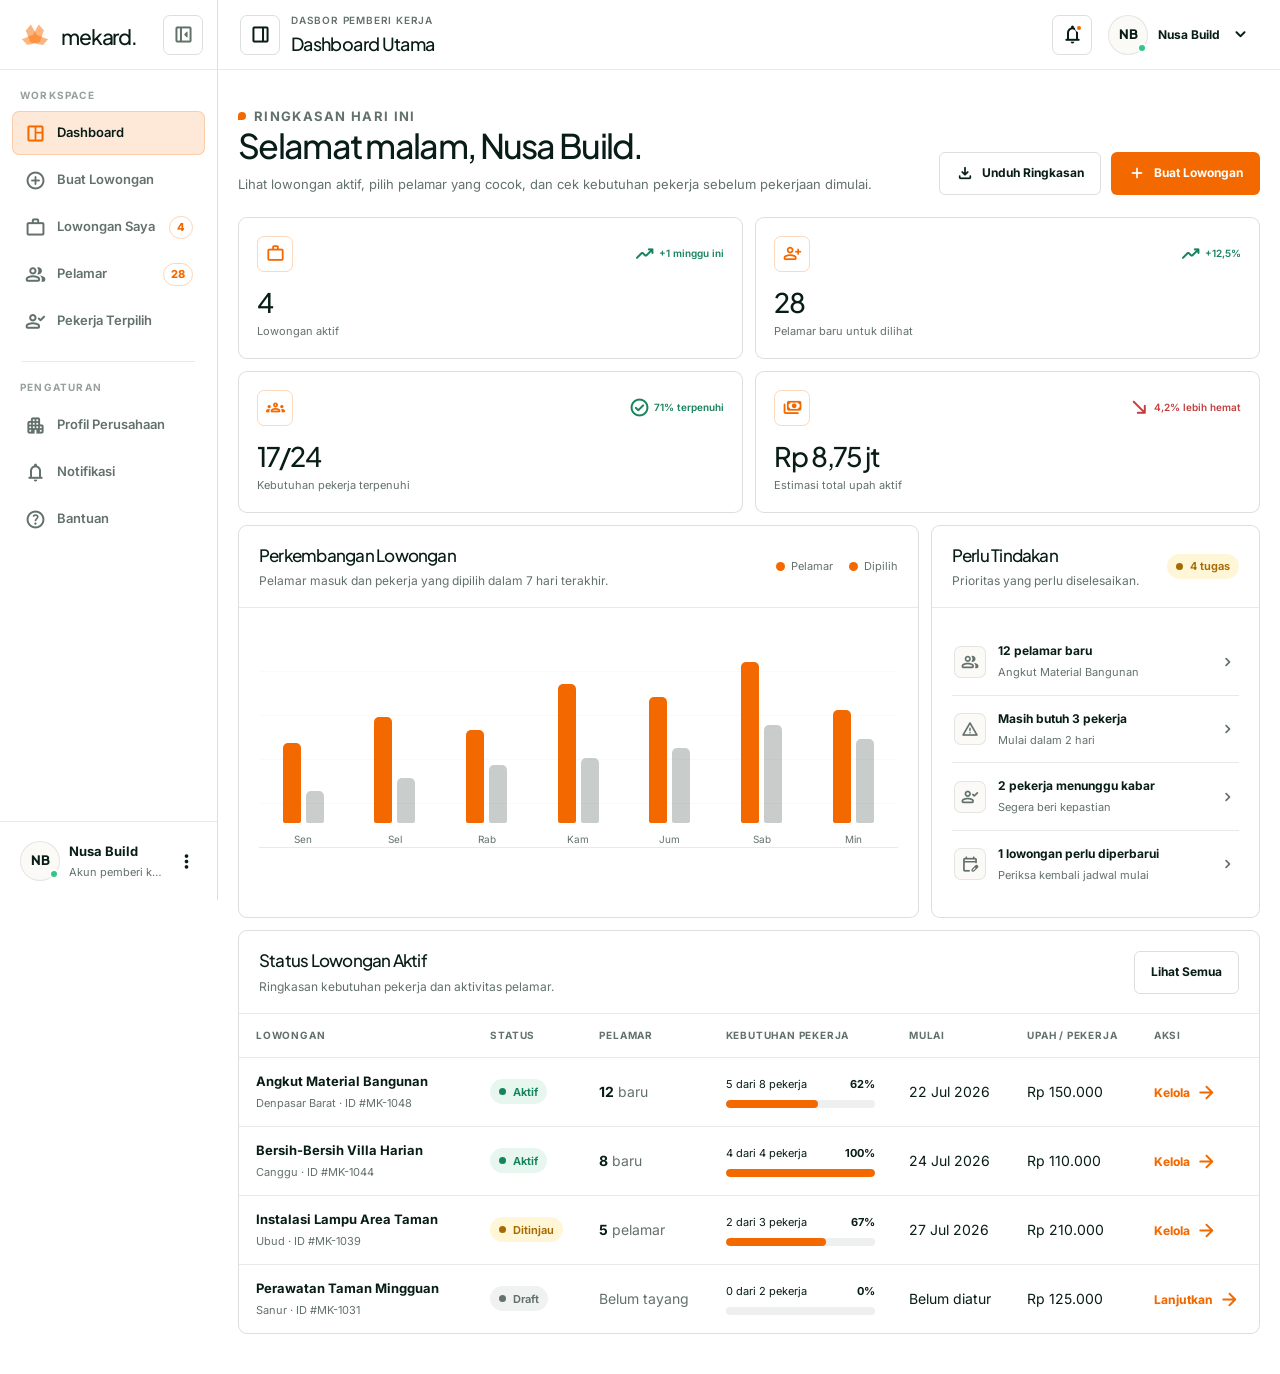
==== employer/dashboard/index.html @ ab4a64ca "fix: revisi" ====
<!doctype html>
<html lang="id">
<head>
<meta charset="utf-8"/>
<meta content="width=device-width, initial-scale=1" name="viewport"/>
<meta content="Dashboard pemberi kerja Mekard untuk melihat lowongan, pelamar, dan kebutuhan pekerja." name="description"/>
<title>Dashboard Pemberi Kerja | Mekard</title>
<link href="https://fonts.googleapis.com" rel="preconnect"/>
<link crossorigin="" href="https://fonts.gstatic.com" rel="preconnect"/>
<link href="https://fonts.googleapis.com/css2?family=Inter:wght@400;500;600;700&amp;family=Plus+Jakarta+Sans:wght@500;600;700&amp;family=Material+Symbols+Rounded:opsz,wght,FILL,GRAD@20..48,400,0,0" rel="stylesheet"/>
<link href="../../assets/dashboard.css" rel="stylesheet"/>
</head>
<body data-sidebar="normal">
<div class="app-shell">
<aside aria-label="Navigasi pemberi kerja" class="sidebar">
<div class="sidebar__header">
<a aria-label="Mekard, buka dashboard pemberi kerja" class="brand" href="./"><img alt="" aria-hidden="true" class="brand__mark" height="197" src="../../assets/mekard-mark.png" width="197"/><span class="brand__word">mekard.</span></a>
<button aria-label="Perkecil sidebar" class="sidebar__quick-toggle" data-sidebar-close="" type="button">
<span aria-hidden="true" class="material-symbols-rounded">left_panel_close</span>
</button>
</div>
<div class="sidebar__content">
<p class="sidebar__label">Workspace</p>
<nav class="sidebar__nav">
<a class="nav-item is-active" data-tooltip="Dashboard" href="./">
<span aria-hidden="true" class="nav-item__icon material-symbols-rounded">space_dashboard</span>
<span class="nav-item__text">Dashboard</span>
</a>
<a class="nav-item" data-tooltip="Buat Lowongan" href="../jobs/create/">
<span aria-hidden="true" class="nav-item__icon material-symbols-rounded">add_circle</span>
<span class="nav-item__text">Buat Lowongan</span>
</a>
<a class="nav-item" data-tooltip="Lowongan Saya" href="../jobs/123/">
<span aria-hidden="true" class="nav-item__icon material-symbols-rounded">work</span>
<span class="nav-item__text">Lowongan Saya</span>
<span class="nav-item__badge">4</span>
</a>
<a class="nav-item" data-tooltip="Pelamar" href="../jobs/123/#applicants">
<span aria-hidden="true" class="nav-item__icon material-symbols-rounded">group</span>
<span class="nav-item__text">Pelamar</span>
<span class="nav-item__badge">28</span>
</a>
<a class="nav-item" data-tooltip="Pekerja Terpilih" href="../jobs/123/#applicants">
<span aria-hidden="true" class="nav-item__icon material-symbols-rounded">person_check</span>
<span class="nav-item__text">Pekerja Terpilih</span>
</a>

</nav>
<div class="sidebar__divider"></div>
<p class="sidebar__label">Pengaturan</p>
<nav class="sidebar__nav">
<a class="nav-item" data-tooltip="Profil Perusahaan" href="#">
<span aria-hidden="true" class="nav-item__icon material-symbols-rounded">apartment</span>
<span class="nav-item__text">Profil Perusahaan</span>
</a>
<a class="nav-item" data-tooltip="Notifikasi" href="#">
<span aria-hidden="true" class="nav-item__icon material-symbols-rounded">notifications</span>
<span class="nav-item__text">Notifikasi</span>
</a>
<a class="nav-item" data-tooltip="Bantuan" href="#">
<span aria-hidden="true" class="nav-item__icon material-symbols-rounded">help</span>
<span class="nav-item__text">Bantuan</span>
</a>
</nav>
</div>
<div class="sidebar__footer">
<a class="sidebar-profile" href="#profil">
<span class="avatar">NB</span>
<span class="sidebar-profile__copy">
<strong>Nusa Build</strong>
<span>Akun pemberi kerja</span>
</span>
<span aria-hidden="true" class="material-symbols-rounded">more_vert</span>
</a>
</div>
</aside>
<div aria-hidden="true" class="mobile-overlay" data-mobile-overlay=""></div>
<div class="main-shell">
<header class="topbar">
<div class="topbar__left">
<button aria-label="Ganti tampilan sidebar" class="icon-button sidebar-state-button" data-sidebar-cycle="" title="Ganti tampilan sidebar" type="button">
<span aria-hidden="true" class="material-symbols-rounded">dock_to_left</span>
</button>
<div class="page-heading">
<span class="page-heading__eyebrow">Dasbor Pemberi Kerja</span>
<h1>Dashboard Utama</h1>
</div>
</div>
<div class="topbar__right">
<label class="topbar-search">
<span aria-hidden="true" class="material-symbols-rounded">search</span>
<span class="sr-only">Cari lowongan atau pelamar</span>
<input placeholder="Cari lowongan atau pelamar..." type="search"/>
</label>
<button aria-label="Notifikasi" class="icon-button notification-dot" data-demo-action="" data-demo-message="Ada 6 pembaruan baru dari pelamar." data-demo-title="Notifikasi" type="button">
<span aria-hidden="true" class="material-symbols-rounded">notifications</span>
</button>
<button aria-label="Buka profil" class="header-profile" type="button">
<span class="avatar">NB</span>
<span class="header-profile__copy">
<strong>Nusa Build</strong>
<span>Pemberi kerja terverifikasi</span>
</span>
<span aria-hidden="true" class="material-symbols-rounded">expand_more</span>
</button>
</div>
</header>
<main class="app-content" id="main-content">
<section aria-labelledby="welcome-title" class="content-header">
<div class="content-header__copy">
<p class="kicker">Ringkasan hari ini</p>
<h2 id="welcome-title">Selamat malam, Nusa Build.</h2>
<p>Lihat lowongan aktif, pilih pelamar yang cocok, dan cek kebutuhan pekerja sebelum pekerjaan dimulai.</p>
</div>
<div class="content-header__actions">
<button class="button button--outline" data-demo-action="" data-demo-message="Ringkasan kebutuhan pekerja sedang disiapkan." data-demo-title="Ringkasan diunduh" type="button">
<span aria-hidden="true" class="material-symbols-rounded">download</span>
                Unduh Ringkasan
              </button>
<a class="button button--primary" href="../jobs/create/">
<span aria-hidden="true" class="material-symbols-rounded">add</span>
                Buat Lowongan
              </a>
</div>
</section>
<section aria-label="Statistik utama" class="stats-grid">
<article class="card metric-card">
<div class="metric-card__top">
<span class="metric-card__icon"><span aria-hidden="true" class="material-symbols-rounded">work</span></span>
<span class="metric-card__trend"><span aria-hidden="true" class="material-symbols-rounded">trending_up</span> +1 minggu ini</span>
</div>
<strong class="metric-card__value">4</strong>
<span class="metric-card__label">Lowongan aktif</span>
</article>
<article class="card metric-card">
<div class="metric-card__top">
<span class="metric-card__icon"><span aria-hidden="true" class="material-symbols-rounded">person_add</span></span>
<span class="metric-card__trend"><span aria-hidden="true" class="material-symbols-rounded">trending_up</span> +12,5%</span>
</div>
<strong class="metric-card__value">28</strong>
<span class="metric-card__label">Pelamar baru untuk dilihat</span>
</article>
<article class="card metric-card">
<div class="metric-card__top">
<span class="metric-card__icon"><span aria-hidden="true" class="material-symbols-rounded">groups</span></span>
<span class="metric-card__trend"><span aria-hidden="true" class="material-symbols-rounded">check_circle</span> 71% terpenuhi</span>
</div>
<strong class="metric-card__value">17/24</strong>
<span class="metric-card__label">Kebutuhan pekerja terpenuhi</span>
</article>
<article class="card metric-card">
<div class="metric-card__top">
<span class="metric-card__icon"><span aria-hidden="true" class="material-symbols-rounded">payments</span></span>
<span class="metric-card__trend is-down"><span aria-hidden="true" class="material-symbols-rounded">south_east</span> 4,2% lebih hemat</span>
</div>
<strong class="metric-card__value">Rp 8,75 jt</strong>
<span class="metric-card__label">Estimasi total upah aktif</span>
</article>
</section>
<section class="dashboard-grid">
<article class="card chart-shell">
<header class="card__header">
<div class="card__header-copy">
<h3 class="card-title">Perkembangan Lowongan</h3>
<p>Pelamar masuk dan pekerja yang dipilih dalam 7 hari terakhir.</p>
</div>
<div aria-label="Legenda grafik" class="chart-legend">
<span><i></i> Pelamar</span>
<span><i></i> Dipilih</span>
</div>
</header>
<div class="card__body">
<div aria-label="Grafik pelamar dan pekerja yang dipilih selama tujuh hari" class="bar-chart" role="img">
<div class="bar-chart__item"><div class="bar-chart__bars"><span class="bar-chart__bar" style="height: 44%"></span><span class="bar-chart__bar bar-chart__bar--secondary" style="height: 18%"></span></div><span class="bar-chart__label">Sen</span></div>
<div class="bar-chart__item"><div class="bar-chart__bars"><span class="bar-chart__bar" style="height: 58%"></span><span class="bar-chart__bar bar-chart__bar--secondary" style="height: 25%"></span></div><span class="bar-chart__label">Sel</span></div>
<div class="bar-chart__item"><div class="bar-chart__bars"><span class="bar-chart__bar" style="height: 51%"></span><span class="bar-chart__bar bar-chart__bar--secondary" style="height: 32%"></span></div><span class="bar-chart__label">Rab</span></div>
<div class="bar-chart__item"><div class="bar-chart__bars"><span class="bar-chart__bar" style="height: 76%"></span><span class="bar-chart__bar bar-chart__bar--secondary" style="height: 36%"></span></div><span class="bar-chart__label">Kam</span></div>
<div class="bar-chart__item"><div class="bar-chart__bars"><span class="bar-chart__bar" style="height: 69%"></span><span class="bar-chart__bar bar-chart__bar--secondary" style="height: 41%"></span></div><span class="bar-chart__label">Jum</span></div>
<div class="bar-chart__item"><div class="bar-chart__bars"><span class="bar-chart__bar" style="height: 88%"></span><span class="bar-chart__bar bar-chart__bar--secondary" style="height: 54%"></span></div><span class="bar-chart__label">Sab</span></div>
<div class="bar-chart__item"><div class="bar-chart__bars"><span class="bar-chart__bar" style="height: 62%"></span><span class="bar-chart__bar bar-chart__bar--secondary" style="height: 46%"></span></div><span class="bar-chart__label">Min</span></div>
</div>
</div>
</article>
<aside class="card">
<header class="card__header">
<div class="card__header-copy">
<h3 class="card-title">Perlu Tindakan</h3>
<p>Prioritas yang perlu diselesaikan.</p>
</div>
<span class="status status--pending">4 tugas</span>
</header>
<div class="card__body">
<div class="action-list">
<a class="action-item" href="../jobs/123/">
<span aria-hidden="true" class="action-item__icon material-symbols-rounded">group</span>
<span class="action-item__copy"><strong>12 pelamar baru</strong><span>Angkut Material Bangunan</span></span>
<span aria-hidden="true" class="material-symbols-rounded">chevron_right</span>
</a>
<a class="action-item" href="../jobs/123/">
<span aria-hidden="true" class="action-item__icon material-symbols-rounded">warning</span>
<span class="action-item__copy"><strong>Masih butuh 3 pekerja</strong><span>Mulai dalam 2 hari</span></span>
<span aria-hidden="true" class="material-symbols-rounded">chevron_right</span>
</a>
<a class="action-item" href="#">
<span aria-hidden="true" class="action-item__icon material-symbols-rounded">person_check</span>
<span class="action-item__copy"><strong>2 pekerja menunggu kabar</strong><span>Segera beri kepastian</span></span>
<span aria-hidden="true" class="material-symbols-rounded">chevron_right</span>
</a>
<a class="action-item" href="#">
<span aria-hidden="true" class="action-item__icon material-symbols-rounded">edit_calendar</span>
<span class="action-item__copy"><strong>1 lowongan perlu diperbarui</strong><span>Periksa kembali jadwal mulai</span></span>
<span aria-hidden="true" class="material-symbols-rounded">chevron_right</span>
</a>
</div>
</div>
</aside>
</section>
<section aria-labelledby="jobs-table-title" class="card table-card">
<header class="card__header">
<div class="card__header-copy">
<h3 class="card-title" id="jobs-table-title">Status Lowongan Aktif</h3>
<p>Ringkasan kebutuhan pekerja dan aktivitas pelamar.</p>
</div>
<a class="button button--outline button--small" href="../jobs/123/">Lihat Semua</a>
</header>
<div class="table-scroll">
<table class="data-table">
<thead>
<tr>
<th>Lowongan</th>
<th>Status</th>
<th>Pelamar</th>
<th>Kebutuhan pekerja</th>
<th>Mulai</th>
<th>Upah / pekerja</th>
<th>Aksi</th>
</tr>
</thead>
<tbody>
<tr>
<td class="job-cell"><strong>Angkut Material Bangunan</strong><span>Denpasar Barat · ID #MK-1048</span></td>
<td><span class="status status--active">Aktif</span></td>
<td><strong>12</strong> <span class="muted">baru</span></td>
<td class="quota-cell"><div class="quota-cell__top"><span>5 dari 8 pekerja</span><strong>62%</strong></div><div class="progress"><div class="progress__bar" style="width: 62%"></div></div></td>
<td>22 Jul 2026</td>
<td>Rp 150.000</td>
<td><a class="table-link" href="../jobs/123/">Kelola <span aria-hidden="true" class="material-symbols-rounded">arrow_forward</span></a></td>
</tr>
<tr>
<td class="job-cell"><strong>Bersih-Bersih Villa Harian</strong><span>Canggu · ID #MK-1044</span></td>
<td><span class="status status--active">Aktif</span></td>
<td><strong>8</strong> <span class="muted">baru</span></td>
<td class="quota-cell"><div class="quota-cell__top"><span>4 dari 4 pekerja</span><strong>100%</strong></div><div class="progress"><div class="progress__bar" style="width: 100%"></div></div></td>
<td>24 Jul 2026</td>
<td>Rp 110.000</td>
<td><a class="table-link" href="../jobs/123/">Kelola <span aria-hidden="true" class="material-symbols-rounded">arrow_forward</span></a></td>
</tr>
<tr>
<td class="job-cell"><strong>Instalasi Lampu Area Taman</strong><span>Ubud · ID #MK-1039</span></td>
<td><span class="status status--pending">Ditinjau</span></td>
<td><strong>5</strong> <span class="muted">pelamar</span></td>
<td class="quota-cell"><div class="quota-cell__top"><span>2 dari 3 pekerja</span><strong>67%</strong></div><div class="progress"><div class="progress__bar" style="width: 67%"></div></div></td>
<td>27 Jul 2026</td>
<td>Rp 210.000</td>
<td><a class="table-link" href="../jobs/123/">Kelola <span aria-hidden="true" class="material-symbols-rounded">arrow_forward</span></a></td>
</tr>
<tr>
<td class="job-cell"><strong>Perawatan Taman Mingguan</strong><span>Sanur · ID #MK-1031</span></td>
<td><span class="status status--draft">Draft</span></td>
<td><span class="muted">Belum tayang</span></td>
<td class="quota-cell"><div class="quota-cell__top"><span>0 dari 2 pekerja</span><strong>0%</strong></div><div class="progress"><div class="progress__bar" style="width: 0%"></div></div></td>
<td>Belum diatur</td>
<td>Rp 125.000</td>
<td><a class="table-link" href="../jobs/create/">Lanjutkan <span aria-hidden="true" class="material-symbols-rounded">arrow_forward</span></a></td>
</tr>
</tbody>
</table>
</div>
</section>
</main>
</div>
</div>
<div aria-live="polite" class="toast-region" data-toast-region=""></div>
<script src="../../assets/dashboard.js"></script>
</body>
</html>
---- assets/dashboard.css ----
:root {
  --ink: #081d17;
  --ink-2: #12362c;
  --orange: #f36900;
  --orange-dark: #d95e00;
  --paper: #fbfaf6;
  --muted: #63716b;
  --white: #ffffff;
  --line: rgba(8, 29, 23, 0.14);
  --line-soft: rgba(8, 29, 23, 0.08);
  --orange-soft: rgba(243, 105, 0, 0.13);
  --orange-hover: #fee8d7;
  --green-soft: #e7f6ef;
  --green: #16845b;
  --yellow-soft: #fff6d8;
  --yellow: #a66b00;
  --red-soft: #ffebeb;
  --red: #c53d3d;
  --blue-soft: #eaf2ff;
  --blue: #3466b8;
  --sidebar-wide: 280px;
  --sidebar-compact: 88px;
  --header-height: 76px;
  --radius-xs: 6px;
  --radius-sm: 10px;
  --radius-md: 18px;
  --radius-lg: 26px;
  --shadow-soft: 0 18px 48px rgba(8, 29, 23, 0.08);
  --shadow-card: 0 10px 26px rgba(8, 29, 23, 0.06);
}

*,
*::before,
*::after {
  box-sizing: border-box;
}

html {
  scroll-behavior: smooth;
}

body {
  margin: 0;
  min-width: 320px;
  color: var(--ink);
  background: var(--paper);
  font-family: "Inter", system-ui, -apple-system, BlinkMacSystemFont, "Segoe UI", sans-serif;
  font-size: 15px;
  line-height: 1.5;
  -webkit-font-smoothing: antialiased;
  text-rendering: optimizeLegibility;
}

button,
input,
select,
textarea {
  font: inherit;
}

button,
a {
  -webkit-tap-highlight-color: transparent;
}

a {
  color: inherit;
  text-decoration: none;
}

button {
  color: inherit;
}

img,
svg {
  display: block;
  max-width: 100%;
}

[hidden] {
  display: none !important;
}

.sr-only {
  position: absolute;
  width: 1px;
  height: 1px;
  padding: 0;
  margin: -1px;
  overflow: hidden;
  clip: rect(0, 0, 0, 0);
  white-space: nowrap;
  border: 0;
}

.material-symbols-rounded {
  font-size: 21px;
  line-height: 1;
  font-variation-settings: "FILL" 0, "wght" 500, "GRAD" 0, "opsz" 24;
}

/* App shell */
.app-shell {
  min-height: 100vh;
}

.sidebar {
  position: fixed;
  inset: 0 auto 0 0;
  z-index: 140;
  width: var(--sidebar-wide);
  display: flex;
  flex-direction: column;
  color: var(--white);
  background: var(--ink);
  border-right: 1px solid rgba(255, 255, 255, 0.08);
  transition: width 220ms ease, transform 220ms ease;
}

.sidebar__header {
  min-height: var(--header-height);
  display: flex;
  align-items: center;
  justify-content: space-between;
  gap: 12px;
  padding: 0 20px 0 24px;
  border-bottom: 1px solid rgba(255, 255, 255, 0.09);
}

.brand {
  position: relative;
  min-width: 0;
  display: inline-flex;
  align-items: center;
  gap: 10px;
  padding-top: 5px;
  font-family: "Plus Jakarta Sans", sans-serif;
  font-size: 23px;
  font-weight: 600;
  letter-spacing: -0.055em;
  white-space: nowrap;
}

.brand__symbol {
  width: 30px;
  height: 30px;
  flex: 0 0 30px;
  display: inline-grid;
  place-items: center;
  color: var(--ink);
  background: var(--orange);
  border-radius: 9px 9px 9px 2px;
  font-size: 18px;
  font-weight: 800;
  letter-spacing: -0.06em;
}

.brand__word {
  overflow: hidden;
  transition: opacity 160ms ease, width 200ms ease;
}

.sidebar__quick-toggle,
.icon-button {
  width: 42px;
  height: 42px;
  flex: 0 0 42px;
  display: inline-flex;
  align-items: center;
  justify-content: center;
  background: transparent;
  border: 1px solid rgba(255, 255, 255, 0.15);
  border-radius: var(--radius-sm);
  cursor: pointer;
  transition: background-color 160ms ease, border-color 160ms ease, transform 160ms ease;
}

.sidebar__quick-toggle:hover,
.sidebar__quick-toggle:focus-visible {
  background: rgba(255, 255, 255, 0.08);
  border-color: rgba(255, 255, 255, 0.26);
}

.sidebar__content {
  min-height: 0;
  flex: 1 1 auto;
  overflow-y: auto;
  padding: 22px 16px;
  scrollbar-width: thin;
  scrollbar-color: rgba(255, 255, 255, 0.2) transparent;
}

.sidebar__label {
  margin: 0 10px 10px;
  color: rgba(255, 255, 255, 0.42);
  font-size: 11px;
  font-weight: 700;
  letter-spacing: 0.12em;
  text-transform: uppercase;
  white-space: nowrap;
  overflow: hidden;
}

.sidebar__nav {
  display: grid;
  gap: 6px;
}

.nav-item {
  position: relative;
  min-height: 48px;
  display: flex;
  align-items: center;
  gap: 14px;
  padding: 0 13px;
  color: rgba(255, 255, 255, 0.72);
  border-radius: 9px;
  font-size: 14px;
  font-weight: 600;
  white-space: nowrap;
  transition: color 160ms ease, background-color 160ms ease;
}

.nav-item:hover,
.nav-item:focus-visible {
  color: var(--white);
  background: rgba(255, 255, 255, 0.07);
  outline: 0;
}

.nav-item.is-active {
  color: var(--white);
  background: var(--orange);
}

.nav-item__icon {
  width: 24px;
  flex: 0 0 24px;
  display: inline-flex;
  justify-content: center;
}

.nav-item__text {
  overflow: hidden;
  text-overflow: ellipsis;
  transition: opacity 140ms ease;
}

.nav-item__badge {
  min-width: 23px;
  height: 23px;
  display: inline-flex;
  align-items: center;
  justify-content: center;
  margin-left: auto;
  padding: 0 7px;
  color: var(--ink);
  background: var(--white);
  border-radius: 999px;
  font-size: 11px;
  font-weight: 800;
}

.sidebar__divider {
  height: 1px;
  margin: 22px 10px;
  background: rgba(255, 255, 255, 0.1);
}

.sidebar__footer {
  padding: 16px;
  border-top: 1px solid rgba(255, 255, 255, 0.09);
}

.sidebar-profile {
  display: flex;
  align-items: center;
  gap: 12px;
  padding: 11px;
  background: rgba(255, 255, 255, 0.06);
  border: 1px solid rgba(255, 255, 255, 0.09);
  border-radius: 12px;
}

.avatar {
  position: relative;
  width: 40px;
  height: 40px;
  flex: 0 0 40px;
  display: inline-flex;
  align-items: center;
  justify-content: center;
  color: var(--ink);
  background: var(--orange-hover);
  border-radius: 50%;
  font-family: "Plus Jakarta Sans", sans-serif;
  font-size: 13px;
  font-weight: 800;
}

.avatar::after {
  content: "";
  position: absolute;
  right: 0;
  bottom: 1px;
  width: 10px;
  height: 10px;
  background: #31c786;
  border: 2px solid var(--ink);
  border-radius: 50%;
}

.sidebar-profile__copy {
  min-width: 0;
  flex: 1;
  overflow: hidden;
}

.sidebar-profile__copy strong,
.sidebar-profile__copy span {
  display: block;
  overflow: hidden;
  text-overflow: ellipsis;
  white-space: nowrap;
}

.sidebar-profile__copy strong {
  font-size: 13px;
}

.sidebar-profile__copy span {
  margin-top: 2px;
  color: rgba(255, 255, 255, 0.52);
  font-size: 11px;
}

.main-shell {
  min-height: 100vh;
  margin-left: var(--sidebar-wide);
  transition: margin-left 220ms ease;
}

.topbar {
  position: sticky;
  top: 0;
  z-index: 100;
  min-height: var(--header-height);
  display: grid;
  grid-template-columns: minmax(0, 1fr) auto;
  align-items: center;
  gap: 24px;
  padding: 0 34px;
  background: rgba(255, 255, 255, 0.93);
  border-bottom: 1px solid var(--line-soft);
  backdrop-filter: blur(14px);
  -webkit-backdrop-filter: blur(14px);
}

.topbar__left,
.topbar__right {
  min-width: 0;
  display: flex;
  align-items: center;
}

.topbar__left {
  gap: 14px;
}

.topbar__right {
  justify-content: flex-end;
  gap: 10px;
}

.topbar .icon-button {
  color: var(--ink);
  border-color: var(--line);
}

.topbar .icon-button:hover,
.topbar .icon-button:focus-visible {
  color: var(--orange);
  background: var(--orange-hover);
  border-color: rgba(243, 105, 0, 0.3);
  outline: 0;
}

.sidebar-state-button {
  display: inline-flex;
}

.page-heading {
  min-width: 0;
}

.page-heading__eyebrow {
  display: block;
  margin-bottom: 2px;
  color: var(--muted);
  font-size: 11px;
  font-weight: 700;
  text-transform: uppercase;
  letter-spacing: 0.08em;
}

.page-heading h1 {
  margin: 0;
  overflow: hidden;
  font-family: "Plus Jakarta Sans", sans-serif;
  font-size: 21px;
  font-weight: 650;
  letter-spacing: -0.035em;
  text-overflow: ellipsis;
  white-space: nowrap;
}

.topbar-search {
  position: relative;
  width: min(31vw, 380px);
}

.topbar-search .material-symbols-rounded {
  position: absolute;
  left: 15px;
  top: 50%;
  color: var(--muted);
  transform: translateY(-50%);
  pointer-events: none;
}

.topbar-search input {
  width: 100%;
  height: 44px;
  padding: 0 16px 0 44px;
  color: var(--ink);
  background: var(--paper);
  border: 1px solid transparent;
  border-radius: var(--radius-sm);
  outline: 0;
  transition: background-color 160ms ease, border-color 160ms ease;
}

.topbar-search input:focus {
  background: var(--white);
  border-color: rgba(243, 105, 0, 0.45);
}

.notification-dot {
  position: relative;
}

.notification-dot::after {
  content: "";
  position: absolute;
  top: 8px;
  right: 8px;
  width: 8px;
  height: 8px;
  background: var(--orange);
  border: 2px solid var(--white);
  border-radius: 50%;
}

.header-profile {
  min-width: 0;
  display: flex;
  align-items: center;
  gap: 10px;
  padding: 5px 6px 5px 5px;
  background: transparent;
  border: 1px solid transparent;
  border-radius: 12px;
  cursor: pointer;
}

.header-profile:hover,
.header-profile:focus-visible {
  background: var(--paper);
  border-color: var(--line-soft);
  outline: 0;
}

.header-profile__copy {
  min-width: 0;
  text-align: left;
}

.header-profile__copy strong,
.header-profile__copy span {
  display: block;
  max-width: 150px;
  overflow: hidden;
  text-overflow: ellipsis;
  white-space: nowrap;
}

.header-profile__copy strong {
  font-size: 12px;
}

.header-profile__copy span {
  color: var(--muted);
  font-size: 10px;
}

.app-content {
  width: min(100%, 1620px);
  margin-inline: auto;
  padding: 34px;
}

.mobile-overlay {
  position: fixed;
  inset: 0;
  z-index: 130;
  background: rgba(8, 29, 23, 0.54);
  opacity: 0;
  visibility: hidden;
  transition: opacity 180ms ease, visibility 180ms ease;
}

/* Sidebar states */
body[data-sidebar="compact"] .sidebar {
  width: var(--sidebar-compact);
}

body[data-sidebar="compact"] .main-shell {
  margin-left: var(--sidebar-compact);
}

body[data-sidebar="compact"] .sidebar__header {
  justify-content: center;
  padding-inline: 12px;
}

body[data-sidebar="compact"] .brand__word,
body[data-sidebar="compact"] .sidebar__label,
body[data-sidebar="compact"] .nav-item__text,
body[data-sidebar="compact"] .nav-item__badge,
body[data-sidebar="compact"] .sidebar-profile__copy,
body[data-sidebar="compact"] .sidebar-profile > .material-symbols-rounded,
body[data-sidebar="compact"] .sidebar__quick-toggle {
  display: none;
}

body[data-sidebar="compact"] .sidebar__content {
  padding-inline: 12px;
}

body[data-sidebar="compact"] .nav-item {
  justify-content: center;
  padding-inline: 0;
}

body[data-sidebar="compact"] .nav-item::after {
  content: attr(data-tooltip);
  position: absolute;
  left: calc(100% + 12px);
  top: 50%;
  z-index: 20;
  padding: 8px 10px;
  color: var(--white);
  background: var(--ink);
  border-radius: 6px;
  font-size: 12px;
  opacity: 0;
  visibility: hidden;
  transform: translateY(-50%) translateX(-4px);
  transition: opacity 130ms ease, transform 130ms ease, visibility 130ms ease;
  pointer-events: none;
}

body[data-sidebar="compact"] .nav-item:hover::after,
body[data-sidebar="compact"] .nav-item:focus-visible::after {
  opacity: 1;
  visibility: visible;
  transform: translateY(-50%) translateX(0);
}

body[data-sidebar="compact"] .sidebar-profile {
  justify-content: center;
  padding: 8px;
}

body[data-sidebar="hidden"] .sidebar {
  transform: translateX(-100%);
}

body[data-sidebar="hidden"] .main-shell {
  margin-left: 0;
}

/* Shared content */
.content-header {
  display: flex;
  align-items: flex-end;
  justify-content: space-between;
  gap: 28px;
  margin-bottom: 26px;
}

.content-header__copy {
  max-width: 760px;
}

.content-header__copy h2,
.card-title,
.modal h2 {
  margin: 0;
  font-family: "Plus Jakarta Sans", sans-serif;
  font-weight: 600;
  letter-spacing: -0.045em;
}

.content-header__copy h2 {
  font-size: clamp(30px, 3.4vw, 44px);
  line-height: 1.08;
}

.content-header__copy p {
  max-width: 680px;
  margin: 12px 0 0;
  color: var(--muted);
  font-size: 15px;
}

.content-header__actions,
.card-actions,
.inline-actions {
  display: flex;
  align-items: center;
  flex-wrap: wrap;
  gap: 10px;
}

.button {
  min-height: 46px;
  display: inline-flex;
  align-items: center;
  justify-content: center;
  gap: 9px;
  padding: 0 18px;
  border: 1px solid transparent;
  border-radius: var(--radius-sm);
  font-size: 13px;
  font-weight: 750;
  cursor: pointer;
  transition: transform 160ms ease, background-color 160ms ease, color 160ms ease, border-color 160ms ease;
}

.button:hover {
  transform: translateY(-1px);
}

.button--primary {
  color: var(--white);
  background: var(--orange);
}

.button--primary:hover,
.button--primary:focus-visible {
  background: var(--orange-dark);
  outline: 0;
}

.button--dark {
  color: var(--white);
  background: var(--ink);
}

.button--dark:hover,
.button--dark:focus-visible {
  background: var(--ink-2);
  outline: 0;
}

.button--outline {
  color: var(--ink);
  background: var(--white);
  border-color: var(--line);
}

.button--outline:hover,
.button--outline:focus-visible {
  color: var(--orange);
  border-color: rgba(243, 105, 0, 0.45);
  outline: 0;
}

.button--ghost {
  color: var(--muted);
  background: transparent;
}

.button--ghost:hover,
.button--ghost:focus-visible {
  color: var(--ink);
  background: var(--paper);
  outline: 0;
}

.button--danger {
  color: var(--red);
  background: var(--red-soft);
}

.button--small {
  min-height: 38px;
  padding-inline: 13px;
  font-size: 12px;
}

.button .material-symbols-rounded {
  font-size: 18px;
}

.card {
  background: var(--white);
  border: 1px solid var(--line-soft);
  border-radius: var(--radius-md);
  box-shadow: var(--shadow-card);
}

.card__header {
  min-height: 74px;
  display: flex;
  align-items: center;
  justify-content: space-between;
  gap: 20px;
  padding: 20px 22px;
  border-bottom: 1px solid var(--line-soft);
}

.card__header-copy p {
  margin: 5px 0 0;
  color: var(--muted);
  font-size: 12px;
}

.card-title {
  font-size: 19px;
}

.card__body {
  padding: 22px;
}

.kicker {
  display: inline-flex;
  align-items: center;
  gap: 8px;
  margin: 0 0 12px;
  color: var(--orange);
  font-size: 11px;
  font-weight: 800;
  text-transform: uppercase;
  letter-spacing: 0.1em;
}

.kicker::before {
  content: "";
  width: 8px;
  height: 8px;
  background: var(--orange);
  border-radius: 50% 50% 50% 0;
}

.status {
  min-height: 28px;
  display: inline-flex;
  align-items: center;
  gap: 7px;
  padding: 0 10px;
  border-radius: 999px;
  font-size: 11px;
  font-weight: 750;
  white-space: nowrap;
}

.status::before {
  content: "";
  width: 7px;
  height: 7px;
  border-radius: 50%;
}

.status--active {
  color: var(--green);
  background: var(--green-soft);
}

.status--active::before {
  background: var(--green);
}

.status--pending {
  color: var(--yellow);
  background: var(--yellow-soft);
}

.status--pending::before {
  background: var(--yellow);
}

.status--draft {
  color: var(--muted);
  background: #eff2f1;
}

.status--draft::before {
  background: var(--muted);
}

.status--closed,
.status--danger {
  color: var(--red);
  background: var(--red-soft);
}

.status--closed::before,
.status--danger::before {
  background: var(--red);
}

.status--info {
  color: var(--blue);
  background: var(--blue-soft);
}

.status--info::before {
  background: var(--blue);
}

.progress {
  overflow: hidden;
  height: 8px;
  background: #edf0ee;
  border-radius: 999px;
}

.progress__bar {
  height: 100%;
  background: var(--orange);
  border-radius: inherit;
}

.muted {
  color: var(--muted);
}

.text-orange {
  color: var(--orange);
}

.text-right {
  text-align: right;
}

/* Dashboard */
.stats-grid {
  display: grid;
  grid-template-columns: repeat(4, minmax(0, 1fr));
  gap: 18px;
}

.metric-card {
  position: relative;
  overflow: hidden;
  min-height: 168px;
  padding: 22px;
}

.metric-card::after {
  content: "";
  position: absolute;
  right: -36px;
  bottom: -52px;
  width: 126px;
  height: 126px;
  background: var(--orange-soft);
  border-radius: 50%;
  filter: blur(2px);
}

.metric-card__top {
  position: relative;
  z-index: 1;
  display: flex;
  align-items: flex-start;
  justify-content: space-between;
  gap: 18px;
}

.metric-card__icon {
  width: 44px;
  height: 44px;
  flex: 0 0 44px;
  display: inline-flex;
  align-items: center;
  justify-content: center;
  color: var(--orange);
  background: var(--orange-soft);
  border-radius: 12px;
}

.metric-card__icon .material-symbols-rounded {
  font-size: 23px;
}

.metric-card__trend {
  display: inline-flex;
  align-items: center;
  gap: 4px;
  color: var(--green);
  font-size: 11px;
  font-weight: 750;
}

.metric-card__trend.is-down {
  color: var(--red);
}

.metric-card__value {
  position: relative;
  z-index: 1;
  display: block;
  margin-top: 21px;
  font-family: "Plus Jakarta Sans", sans-serif;
  font-size: 32px;
  font-weight: 650;
  line-height: 1;
  letter-spacing: -0.05em;
}

.metric-card__label {
  position: relative;
  z-index: 1;
  display: block;
  margin-top: 9px;
  color: var(--muted);
  font-size: 12px;
}

.dashboard-grid {
  display: grid;
  grid-template-columns: minmax(0, 1.55fr) minmax(310px, 0.75fr);
  gap: 18px;
  margin-top: 18px;
}

.chart-shell {
  min-height: 340px;
}

.chart-legend {
  display: flex;
  align-items: center;
  gap: 16px;
  color: var(--muted);
  font-size: 11px;
}

.chart-legend span {
  display: inline-flex;
  align-items: center;
  gap: 6px;
}

.chart-legend i {
  width: 9px;
  height: 9px;
  display: inline-block;
  border-radius: 50%;
}

.chart-legend i:first-child {
  background: var(--orange);
}

.bar-chart {
  height: 240px;
  display: grid;
  grid-template-columns: repeat(7, minmax(0, 1fr));
  align-items: end;
  gap: 14px;
  padding: 12px 4px 0;
  border-bottom: 1px solid var(--line-soft);
  background-image: repeating-linear-gradient(to top, transparent 0, transparent 47px, rgba(8, 29, 23, 0.055) 48px);
}

.bar-chart__item {
  height: 100%;
  display: flex;
  flex-direction: column;
  align-items: center;
  justify-content: flex-end;
  gap: 9px;
}

.bar-chart__bars {
  width: 100%;
  flex: 1;
  display: flex;
  align-items: end;
  justify-content: center;
  gap: 5px;
}

.bar-chart__bar {
  width: min(18px, 36%);
  min-height: 8px;
  background: var(--orange);
  border-radius: 5px 5px 2px 2px;
}

.bar-chart__bar--secondary {
  background: var(--ink);
  opacity: 0.22;
}

.bar-chart__label {
  color: var(--muted);
  font-size: 10px;
}

.action-list {
  display: grid;
  gap: 10px;
}

.action-item {
  display: flex;
  align-items: flex-start;
  gap: 13px;
  padding: 15px;
  background: var(--paper);
  border: 1px solid transparent;
  border-radius: 12px;
  transition: background-color 160ms ease, border-color 160ms ease, transform 160ms ease;
}

.action-item:hover,
.action-item:focus-visible {
  background: var(--orange-hover);
  border-color: rgba(243, 105, 0, 0.2);
  transform: translateX(2px);
  outline: 0;
}

.action-item__icon {
  width: 36px;
  height: 36px;
  flex: 0 0 36px;
  display: inline-flex;
  align-items: center;
  justify-content: center;
  color: var(--orange);
  background: var(--white);
  border-radius: 10px;
}

.action-item__copy {
  min-width: 0;
  flex: 1;
}

.action-item__copy strong,
.action-item__copy span {
  display: block;
}

.action-item__copy strong {
  font-size: 12px;
}

.action-item__copy span {
  margin-top: 4px;
  color: var(--muted);
  font-size: 11px;
}

.action-item > .material-symbols-rounded {
  align-self: center;
  color: var(--muted);
  font-size: 18px;
}

.table-card {
  margin-top: 18px;
}

.table-scroll {
  overflow-x: auto;
}

.data-table {
  width: 100%;
  min-width: 870px;
  border-collapse: collapse;
}

.data-table th,
.data-table td {
  padding: 16px 18px;
  text-align: left;
  border-bottom: 1px solid var(--line-soft);
}

.data-table th {
  color: var(--muted);
  background: #fdfcf9;
  font-size: 10px;
  font-weight: 800;
  letter-spacing: 0.08em;
  text-transform: uppercase;
}

.data-table tbody tr {
  transition: background-color 140ms ease;
}

.data-table tbody tr:hover {
  background: #fffcf8;
}

.data-table tbody tr:last-child td {
  border-bottom: 0;
}

.job-cell {
  min-width: 230px;
}

.job-cell strong,
.job-cell span {
  display: block;
}

.job-cell strong {
  font-size: 13px;
}

.job-cell span {
  margin-top: 4px;
  color: var(--muted);
  font-size: 11px;
}

.quota-cell {
  min-width: 180px;
}

.quota-cell__top {
  display: flex;
  align-items: center;
  justify-content: space-between;
  gap: 12px;
  margin-bottom: 8px;
  font-size: 11px;
}

.table-link {
  display: inline-flex;
  align-items: center;
  gap: 6px;
  color: var(--orange);
  font-size: 12px;
  font-weight: 750;
}

.table-link:hover,
.table-link:focus-visible {
  color: var(--orange-dark);
  outline: 0;
}

/* Forms */
.form-page-grid {
  display: grid;
  grid-template-columns: minmax(0, 1.45fr) minmax(320px, 0.72fr);
  gap: 18px;
  align-items: start;
}

.stepper {
  display: grid;
  grid-template-columns: repeat(4, 1fr);
  margin-bottom: 18px;
  padding: 8px;
}

.stepper__item {
  position: relative;
  display: flex;
  align-items: center;
  gap: 10px;
  padding: 11px 12px;
  color: var(--muted);
  border-radius: 9px;
  font-size: 11px;
  font-weight: 700;
}

.stepper__item.is-active {
  color: var(--ink);
  background: var(--orange-hover);
}

.stepper__number {
  width: 27px;
  height: 27px;
  flex: 0 0 27px;
  display: inline-flex;
  align-items: center;
  justify-content: center;
  color: var(--muted);
  background: #edf0ee;
  border-radius: 50%;
  font-size: 10px;
}

.stepper__item.is-active .stepper__number,
.stepper__item.is-complete .stepper__number {
  color: var(--white);
  background: var(--orange);
}

.form-section + .form-section {
  border-top: 1px solid var(--line-soft);
}

.form-section {
  padding: 24px;
}

.form-section__header {
  display: flex;
  align-items: flex-start;
  gap: 13px;
  margin-bottom: 22px;
}

.form-section__icon {
  width: 39px;
  height: 39px;
  flex: 0 0 39px;
  display: inline-flex;
  align-items: center;
  justify-content: center;
  color: var(--orange);
  background: var(--orange-soft);
  border-radius: 11px;
}

.form-section__header h3 {
  margin: 0;
  font-family: "Plus Jakarta Sans", sans-serif;
  font-size: 17px;
  letter-spacing: -0.03em;
}

.form-section__header p {
  margin: 4px 0 0;
  color: var(--muted);
  font-size: 11px;
}

.form-grid {
  display: grid;
  grid-template-columns: repeat(2, minmax(0, 1fr));
  gap: 18px;
}

.field {
  min-width: 0;
}

.field--full {
  grid-column: 1 / -1;
}

.field label,
.field__label {
  display: block;
  margin-bottom: 8px;
  font-size: 11px;
  font-weight: 750;
}

.field label small,
.field__label small {
  color: var(--muted);
  font-weight: 500;
}

.input,
.select,
.textarea {
  width: 100%;
  color: var(--ink);
  background: var(--white);
  border: 1px solid var(--line);
  border-radius: var(--radius-sm);
  outline: 0;
  transition: border-color 150ms ease, box-shadow 150ms ease, background-color 150ms ease;
}

.input,
.select {
  height: 48px;
  padding: 0 14px;
}

.textarea {
  min-height: 126px;
  padding: 13px 14px;
  resize: vertical;
}

.input:focus,
.select:focus,
.textarea:focus {
  border-color: rgba(243, 105, 0, 0.65);
  box-shadow: 0 0 0 4px rgba(243, 105, 0, 0.1);
}

.field__help,
.char-count {
  margin-top: 7px;
  color: var(--muted);
  font-size: 10px;
}

.char-count {
  text-align: right;
}

.input-group {
  position: relative;
}

.input-group__prefix,
.input-group__suffix {
  position: absolute;
  top: 50%;
  color: var(--muted);
  font-size: 11px;
  font-weight: 650;
  transform: translateY(-50%);
  pointer-events: none;
}

.input-group__prefix {
  left: 14px;
}

.input-group__suffix {
  right: 14px;
}

.input-group .input.has-prefix {
  padding-left: 48px;
}

.input-group .input.has-suffix {
  padding-right: 56px;
}

.segmented {
  display: grid;
  grid-template-columns: repeat(3, minmax(0, 1fr));
  gap: 8px;
}

.segmented label {
  position: relative;
  margin: 0;
}

.segmented input {
  position: absolute;
  opacity: 0;
  pointer-events: none;
}

.segmented span {
  min-height: 46px;
  display: flex;
  align-items: center;
  justify-content: center;
  padding: 8px 10px;
  color: var(--muted);
  background: var(--paper);
  border: 1px solid var(--line-soft);
  border-radius: 9px;
  font-size: 11px;
  font-weight: 700;
  cursor: pointer;
  transition: color 150ms ease, background-color 150ms ease, border-color 150ms ease;
}

.segmented input:checked + span {
  color: var(--ink);
  background: var(--orange-hover);
  border-color: rgba(243, 105, 0, 0.35);
}

.check-grid {
  display: grid;
  grid-template-columns: repeat(2, minmax(0, 1fr));
  gap: 10px;
}

.check-card {
  position: relative;
}

.check-card input {
  position: absolute;
  opacity: 0;
}

.check-card span {
  min-height: 52px;
  display: flex;
  align-items: center;
  gap: 10px;
  padding: 10px 12px;
  color: var(--muted);
  background: var(--paper);
  border: 1px solid var(--line-soft);
  border-radius: 10px;
  font-size: 11px;
  font-weight: 650;
  cursor: pointer;
}

.check-card span::before {
  content: "check";
  width: 22px;
  height: 22px;
  flex: 0 0 22px;
  display: inline-flex;
  align-items: center;
  justify-content: center;
  color: transparent;
  background: var(--white);
  border: 1px solid var(--line);
  border-radius: 6px;
  font-family: "Material Symbols Rounded";
  font-size: 16px;
}

.check-card input:checked + span {
  color: var(--ink);
  background: var(--orange-hover);
  border-color: rgba(243, 105, 0, 0.34);
}

.check-card input:checked + span::before {
  color: var(--white);
  background: var(--orange);
  border-color: var(--orange);
}

.form-footer {
  position: sticky;
  bottom: 0;
  z-index: 20;
  display: flex;
  align-items: center;
  justify-content: space-between;
  gap: 18px;
  padding: 16px 22px;
  background: rgba(255, 255, 255, 0.94);
  border-top: 1px solid var(--line-soft);
  border-radius: 0 0 var(--radius-md) var(--radius-md);
  backdrop-filter: blur(12px);
}

.save-status {
  display: inline-flex;
  align-items: center;
  gap: 7px;
  color: var(--muted);
  font-size: 10px;
}

.save-status .material-symbols-rounded {
  color: var(--green);
  font-size: 16px;
}

.estimator {
  position: sticky;
  top: calc(var(--header-height) + 18px);
  overflow: hidden;
}

.estimator__hero {
  padding: 24px;
  color: var(--white);
  background: var(--ink);
}

.estimator__hero .kicker {
  color: #ffb27a;
}

.estimator__hero .kicker::before {
  background: #ffb27a;
}

.estimator__hero h3 {
  margin: 0;
  font-family: "Plus Jakarta Sans", sans-serif;
  font-size: 20px;
  letter-spacing: -0.04em;
}

.estimator__value {
  display: block;
  margin-top: 20px;
  color: var(--orange);
  font-family: "Plus Jakarta Sans", sans-serif;
  font-size: 34px;
  font-weight: 650;
  line-height: 1;
  letter-spacing: -0.055em;
}

.estimator__value small {
  color: rgba(255, 255, 255, 0.64);
  font-family: "Inter", sans-serif;
  font-size: 11px;
  font-weight: 500;
  letter-spacing: 0;
}

.estimator__range {
  display: block;
  margin-top: 8px;
  color: rgba(255, 255, 255, 0.62);
  font-size: 11px;
}

.estimator__body {
  padding: 22px;
}

.estimator-row {
  display: flex;
  align-items: center;
  justify-content: space-between;
  gap: 16px;
  padding: 12px 0;
  border-bottom: 1px solid var(--line-soft);
  font-size: 11px;
}

.estimator-row:last-of-type {
  border-bottom: 0;
}

.estimator-row span {
  color: var(--muted);
}

.estimator-row strong {
  text-align: right;
}

.estimator-total {
  display: flex;
  align-items: flex-end;
  justify-content: space-between;
  gap: 16px;
  margin-top: 16px;
  padding: 16px;
  background: var(--orange-hover);
  border-radius: 12px;
}

.estimator-total span,
.estimator-total strong {
  display: block;
}

.estimator-total span {
  color: var(--muted);
  font-size: 10px;
}

.estimator-total strong {
  margin-top: 4px;
  font-family: "Plus Jakarta Sans", sans-serif;
  font-size: 21px;
  letter-spacing: -0.04em;
}

.estimator-note {
  display: flex;
  align-items: flex-start;
  gap: 9px;
  margin: 17px 0 0;
  color: var(--muted);
  font-size: 10px;
}

.estimator-note .material-symbols-rounded {
  color: var(--orange);
  font-size: 17px;
}

/* Job detail */
.job-hero {
  overflow: hidden;
  margin-bottom: 18px;
}

.job-hero__top {
  display: flex;
  align-items: flex-start;
  justify-content: space-between;
  gap: 30px;
  padding: 25px;
}

.job-hero__title-row {
  display: flex;
  align-items: center;
  flex-wrap: wrap;
  gap: 10px;
}

.job-hero h2 {
  margin: 0;
  font-family: "Plus Jakarta Sans", sans-serif;
  font-size: clamp(25px, 3vw, 35px);
  font-weight: 650;
  line-height: 1.12;
  letter-spacing: -0.05em;
}

.job-hero__meta {
  display: flex;
  flex-wrap: wrap;
  gap: 10px 18px;
  margin-top: 13px;
  color: var(--muted);
  font-size: 11px;
}

.job-hero__meta span {
  display: inline-flex;
  align-items: center;
  gap: 6px;
}

.job-hero__meta .material-symbols-rounded {
  color: var(--orange);
  font-size: 17px;
}

.job-hero__stats {
  display: grid;
  grid-template-columns: repeat(4, minmax(0, 1fr));
  border-top: 1px solid var(--line-soft);
}

.job-hero__stat {
  min-height: 110px;
  display: flex;
  flex-direction: column;
  justify-content: center;
  padding: 18px 24px;
}

.job-hero__stat + .job-hero__stat {
  border-left: 1px solid var(--line-soft);
}

.job-hero__stat strong {
  font-family: "Plus Jakarta Sans", sans-serif;
  font-size: 22px;
  letter-spacing: -0.04em;
}

.job-hero__stat span {
  margin-top: 5px;
  color: var(--muted);
  font-size: 10px;
}

.tabs {
  display: flex;
  gap: 4px;
  padding: 7px;
  margin-bottom: 18px;
}

.tab-button {
  min-height: 42px;
  display: inline-flex;
  align-items: center;
  gap: 8px;
  padding: 0 15px;
  color: var(--muted);
  background: transparent;
  border: 0;
  border-radius: 8px;
  font-size: 12px;
  font-weight: 750;
  cursor: pointer;
}

.tab-button:hover,
.tab-button:focus-visible {
  color: var(--ink);
  background: var(--paper);
  outline: 0;
}

.tab-button.is-active {
  color: var(--ink);
  background: var(--orange-hover);
}

.tab-panel {
  display: none;
}

.tab-panel.is-active {
  display: block;
}

.applicants-layout {
  display: grid;
  grid-template-columns: minmax(0, 1.45fr) minmax(280px, 0.55fr);
  gap: 18px;
  align-items: start;
}

.filter-bar {
  display: grid;
  grid-template-columns: minmax(220px, 1fr) repeat(2, minmax(140px, 0.35fr)) auto;
  gap: 10px;
  padding: 15px;
  margin-bottom: 14px;
}

.filter-input {
  position: relative;
}

.filter-input .material-symbols-rounded {
  position: absolute;
  left: 13px;
  top: 50%;
  color: var(--muted);
  font-size: 18px;
  transform: translateY(-50%);
}

.filter-input .input {
  padding-left: 40px;
}

.applicant-list {
  display: grid;
  gap: 12px;
}

.applicant-card {
  display: grid;
  grid-template-columns: minmax(240px, 1.2fr) repeat(3, minmax(92px, 0.45fr)) auto auto;
  align-items: center;
  gap: 16px;
  padding: 17px;
  background: var(--white);
  border: 1px solid var(--line-soft);
  border-radius: var(--radius-md);
  box-shadow: var(--shadow-card);
  transition: border-color 150ms ease, transform 150ms ease;
}

.applicant-card:hover {
  border-color: rgba(243, 105, 0, 0.32);
  transform: translateY(-1px);
}

.applicant-person {
  min-width: 0;
  display: flex;
  align-items: center;
  gap: 12px;
}

.applicant-person .avatar {
  width: 46px;
  height: 46px;
  flex-basis: 46px;
  font-size: 14px;
}

.applicant-person .avatar::after {
  border-color: var(--white);
}

.applicant-person__copy {
  min-width: 0;
}

.applicant-person__copy strong,
.applicant-person__copy span {
  display: block;
  overflow: hidden;
  text-overflow: ellipsis;
  white-space: nowrap;
}

.applicant-person__copy strong {
  font-size: 13px;
}

.applicant-person__copy span {
  margin-top: 4px;
  color: var(--muted);
  font-size: 10px;
}

.rating {
  display: inline-flex !important;
  align-items: center;
  gap: 4px;
  color: var(--yellow) !important;
}

.rating .material-symbols-rounded {
  font-size: 15px;
  font-variation-settings: "FILL" 1, "wght" 500, "GRAD" 0, "opsz" 20;
}

.applicant-fact span,
.applicant-fact strong {
  display: block;
}

.applicant-fact span {
  color: var(--muted);
  font-size: 9px;
  font-weight: 700;
  text-transform: uppercase;
  letter-spacing: 0.07em;
}

.applicant-fact strong {
  margin-top: 5px;
  font-size: 12px;
}

.score {
  width: 42px;
  height: 42px;
  display: inline-flex;
  align-items: center;
  justify-content: center;
  color: var(--green);
  background: var(--green-soft);
  border-radius: 50%;
  font-family: "Plus Jakarta Sans", sans-serif;
  font-size: 13px;
  font-weight: 800;
}

.score--medium {
  color: var(--yellow);
  background: var(--yellow-soft);
}

.applicant-actions {
  display: flex;
  justify-content: flex-end;
  gap: 7px;
}

.applicant-actions .icon-button {
  width: 38px;
  height: 38px;
  flex-basis: 38px;
  color: var(--muted);
  border-color: var(--line);
}

.applicant-actions .icon-button:hover,
.applicant-actions .icon-button:focus-visible {
  color: var(--orange);
  background: var(--orange-hover);
  border-color: rgba(243, 105, 0, 0.3);
  outline: 0;
}

.summary-list {
  display: grid;
  gap: 15px;
}

.summary-row {
  display: flex;
  justify-content: space-between;
  gap: 18px;
  padding-bottom: 14px;
  border-bottom: 1px solid var(--line-soft);
  font-size: 11px;
}

.summary-row:last-child {
  padding-bottom: 0;
  border-bottom: 0;
}

.summary-row span {
  color: var(--muted);
}

.summary-row strong {
  text-align: right;
}

.quota-ring {
  position: relative;
  width: 132px;
  height: 132px;
  display: grid;
  place-items: center;
  margin: 8px auto 20px;
  border-radius: 50%;
  background: conic-gradient(var(--orange) 0 62%, #edf0ee 62% 100%);
}

.quota-ring::before {
  content: "";
  position: absolute;
  inset: 12px;
  background: var(--white);
  border-radius: 50%;
}

.quota-ring__copy {
  position: relative;
  z-index: 1;
  text-align: center;
}

.quota-ring__copy strong,
.quota-ring__copy span {
  display: block;
}

.quota-ring__copy strong {
  font-family: "Plus Jakarta Sans", sans-serif;
  font-size: 27px;
  letter-spacing: -0.05em;
}

.quota-ring__copy span {
  margin-top: 3px;
  color: var(--muted);
  font-size: 9px;
}

.detail-grid {
  display: grid;
  grid-template-columns: repeat(2, minmax(0, 1fr));
  gap: 18px;
}

.detail-block h3 {
  margin: 0 0 12px;
  font-family: "Plus Jakarta Sans", sans-serif;
  font-size: 17px;
  letter-spacing: -0.03em;
}

.detail-block p {
  margin: 0;
  color: var(--muted);
  font-size: 12px;
  line-height: 1.7;
}

.detail-list {
  display: grid;
  grid-template-columns: repeat(2, minmax(0, 1fr));
  gap: 13px;
}

.detail-list div {
  padding: 15px;
  background: var(--paper);
  border-radius: 11px;
}

.detail-list span,
.detail-list strong {
  display: block;
}

.detail-list span {
  color: var(--muted);
  font-size: 9px;
  text-transform: uppercase;
  letter-spacing: 0.06em;
}

.detail-list strong {
  margin-top: 5px;
  font-size: 12px;
}

.timeline {
  display: grid;
  gap: 0;
}

.timeline-item {
  position: relative;
  display: grid;
  grid-template-columns: 34px 1fr auto;
  gap: 12px;
  padding: 0 0 22px;
}

.timeline-item::before {
  content: "";
  position: absolute;
  left: 16px;
  top: 34px;
  bottom: 0;
  width: 1px;
  background: var(--line);
}

.timeline-item:last-child::before {
  display: none;
}

.timeline-item__icon {
  width: 34px;
  height: 34px;
  display: inline-flex;
  align-items: center;
  justify-content: center;
  color: var(--orange);
  background: var(--orange-soft);
  border-radius: 10px;
}

.timeline-item__icon .material-symbols-rounded {
  font-size: 17px;
}

.timeline-item__copy strong,
.timeline-item__copy span {
  display: block;
}

.timeline-item__copy strong {
  font-size: 12px;
}

.timeline-item__copy span,
.timeline-item time {
  margin-top: 4px;
  color: var(--muted);
  font-size: 10px;
}

/* Modal and toast */
.modal-backdrop {
  position: fixed;
  inset: 0;
  z-index: 300;
  display: grid;
  place-items: center;
  padding: 20px;
  background: rgba(8, 29, 23, 0.6);
}

.modal {
  width: min(100%, 510px);
  overflow: hidden;
  background: var(--white);
  border-radius: var(--radius-md);
  box-shadow: 0 30px 90px rgba(8, 29, 23, 0.28);
}

.modal__body {
  padding: 26px;
}

.modal__icon {
  width: 52px;
  height: 52px;
  display: inline-flex;
  align-items: center;
  justify-content: center;
  margin-bottom: 18px;
  color: var(--orange);
  background: var(--orange-soft);
  border-radius: 15px;
}

.modal h2 {
  font-size: 24px;
}

.modal p {
  margin: 12px 0 0;
  color: var(--muted);
  font-size: 12px;
  line-height: 1.65;
}

.modal__summary {
  display: grid;
  gap: 10px;
  margin-top: 20px;
  padding: 16px;
  background: var(--paper);
  border-radius: 12px;
}

.modal__summary div {
  display: flex;
  justify-content: space-between;
  gap: 18px;
  font-size: 11px;
}

.modal__summary span {
  color: var(--muted);
}

.modal__footer {
  display: flex;
  justify-content: flex-end;
  gap: 10px;
  padding: 16px 22px;
  background: #fdfcf9;
  border-top: 1px solid var(--line-soft);
}

.toast-region {
  position: fixed;
  right: 22px;
  bottom: 22px;
  z-index: 400;
  display: grid;
  gap: 10px;
}

.toast {
  min-width: 280px;
  max-width: 390px;
  display: flex;
  align-items: flex-start;
  gap: 11px;
  padding: 14px 15px;
  color: var(--white);
  background: var(--ink);
  border-radius: 12px;
  box-shadow: 0 18px 48px rgba(8, 29, 23, 0.22);
  animation: toast-in 180ms ease both;
}

.toast .material-symbols-rounded {
  color: #72dfa9;
  font-size: 19px;
}

.toast strong,
.toast span {
  display: block;
}

.toast strong {
  font-size: 12px;
}

.toast span {
  margin-top: 3px;
  color: rgba(255, 255, 255, 0.68);
  font-size: 10px;
}

@keyframes toast-in {
  from {
    opacity: 0;
    transform: translateY(8px);
  }
  to {
    opacity: 1;
    transform: translateY(0);
  }
}

/* Responsive */
@media (max-width: 1280px) {
  .stats-grid {
    grid-template-columns: repeat(2, minmax(0, 1fr));
  }

  .applicant-card {
    grid-template-columns: minmax(220px, 1.1fr) repeat(2, minmax(90px, 0.4fr)) auto;
  }

  .applicant-card .applicant-fact:nth-of-type(3) {
    display: none;
  }
}

@media (max-width: 1100px) {
  .dashboard-grid,
  .form-page-grid,
  .applicants-layout {
    grid-template-columns: 1fr;
  }

  .estimator {
    position: static;
  }

  .applicants-layout > aside {
    display: grid;
    grid-template-columns: repeat(2, minmax(0, 1fr));
    gap: 18px;
  }

  .topbar-search {
    display: none;
  }
}

@media (max-width: 920px) {
  .sidebar {
    width: min(84vw, 300px) !important;
    transform: translateX(-100%);
  }

  .main-shell,
  body[data-sidebar="compact"] .main-shell,
  body[data-sidebar="hidden"] .main-shell {
    margin-left: 0;
  }

  body.is-mobile-nav-open .sidebar {
    transform: translateX(0);
  }

  body.is-mobile-nav-open .mobile-overlay {
    opacity: 1;
    visibility: visible;
  }

  body[data-sidebar="compact"] .brand__word,
  body[data-sidebar="compact"] .sidebar__label,
  body[data-sidebar="compact"] .nav-item__text,
  body[data-sidebar="compact"] .nav-item__badge,
  body[data-sidebar="compact"] .sidebar-profile__copy,
  body[data-sidebar="compact"] .sidebar-profile > .material-symbols-rounded,
  body[data-sidebar="compact"] .sidebar__quick-toggle {
    display: initial;
  }

  body[data-sidebar="compact"] .sidebar__quick-toggle {
    display: inline-flex;
  }

  body[data-sidebar="compact"] .sidebar__header {
    justify-content: space-between;
    padding: 0 20px 0 24px;
  }

  body[data-sidebar="compact"] .sidebar__content {
    padding: 22px 16px;
  }

  body[data-sidebar="compact"] .nav-item {
    justify-content: flex-start;
    padding: 0 13px;
  }

  .topbar {
    padding-inline: 20px;
  }

  .app-content {
    padding: 26px 20px;
  }

  .header-profile__copy,
  .header-profile > .material-symbols-rounded {
    display: none;
  }

  .content-header {
    align-items: flex-start;
    flex-direction: column;
  }

  .content-header__actions {
    width: 100%;
  }

  .job-hero__stats {
    grid-template-columns: repeat(2, minmax(0, 1fr));
  }

  .job-hero__stat:nth-child(3) {
    border-left: 0;
    border-top: 1px solid var(--line-soft);
  }

  .job-hero__stat:nth-child(4) {
    border-top: 1px solid var(--line-soft);
  }

  .filter-bar {
    grid-template-columns: 1fr 1fr;
  }

  .filter-input {
    grid-column: 1 / -1;
  }

  .filter-bar .button {
    width: 100%;
  }

  .applicant-card {
    grid-template-columns: minmax(220px, 1fr) repeat(2, minmax(88px, 0.3fr)) auto;
  }
}

@media (max-width: 720px) {
  .stats-grid,
  .form-grid,
  .detail-grid,
  .applicants-layout > aside,
  .detail-list {
    grid-template-columns: 1fr;
  }

  .content-header__actions .button {
    flex: 1;
  }

  .stepper {
    grid-template-columns: repeat(4, minmax(44px, 1fr));
  }

  .stepper__item {
    justify-content: center;
    padding-inline: 6px;
  }

  .stepper__item > span:last-child {
    display: none;
  }

  .check-grid {
    grid-template-columns: 1fr;
  }

  .job-hero__top {
    flex-direction: column;
  }

  .job-hero__top .content-header__actions {
    width: 100%;
  }

  .tabs {
    overflow-x: auto;
  }

  .tab-button {
    flex: 0 0 auto;
  }

  .applicant-card {
    grid-template-columns: 1fr auto;
    gap: 14px;
  }

  .applicant-card .applicant-fact {
    display: none;
  }

  .applicant-actions {
    grid-column: 1 / -1;
    justify-content: flex-start;
    padding-top: 12px;
    border-top: 1px solid var(--line-soft);
  }

  .applicant-actions .button {
    flex: 1;
  }

  .bar-chart {
    gap: 7px;
  }
}

@media (max-width: 560px) {
  .topbar {
    min-height: 68px;
    padding-inline: 14px;
  }

  .page-heading__eyebrow,
  .topbar__right .notification-dot {
    display: none;
  }

  .page-heading h1 {
    max-width: 150px;
    font-size: 17px;
  }

  .topbar__left {
    gap: 9px;
  }

  .topbar .icon-button,
  .header-profile .avatar {
    width: 38px;
    height: 38px;
    flex-basis: 38px;
  }

  .app-content {
    padding: 22px 14px;
  }

  .content-header__copy h2 {
    font-size: 30px;
  }

  .content-header__actions {
    display: grid;
    grid-template-columns: 1fr 1fr;
  }

  .content-header__actions .button--primary {
    grid-column: 1 / -1;
  }

  .metric-card {
    min-height: 150px;
  }

  .card__header,
  .card__body,
  .form-section {
    padding-left: 17px;
    padding-right: 17px;
  }

  .form-footer {
    align-items: stretch;
    flex-direction: column;
  }

  .form-footer .inline-actions {
    display: grid;
    grid-template-columns: 1fr 1fr;
  }

  .form-footer .inline-actions .button:last-child {
    grid-column: 1 / -1;
  }

  .segmented {
    grid-template-columns: 1fr;
  }

  .job-hero__stats {
    grid-template-columns: 1fr;
  }

  .job-hero__stat + .job-hero__stat,
  .job-hero__stat:nth-child(3),
  .job-hero__stat:nth-child(4) {
    border-left: 0;
    border-top: 1px solid var(--line-soft);
  }

  .filter-bar {
    grid-template-columns: 1fr;
  }

  .filter-input {
    grid-column: auto;
  }

  .modal__footer {
    display: grid;
    grid-template-columns: 1fr 1fr;
  }

  .toast-region {
    left: 14px;
    right: 14px;
    bottom: 14px;
  }

  .toast {
    min-width: 0;
  }
}

@media (prefers-reduced-motion: reduce) {
  *,
  *::before,
  *::after {
    scroll-behavior: auto !important;
    animation-duration: 0.01ms !important;
    animation-iteration-count: 1 !important;
    transition-duration: 0.01ms !important;
  }
}

/* =========================================================
   Clean visual refinement — aligned with Mekard homepage
   ========================================================= */
:root {
  --paper: #fbfaf6;
  --line: rgba(8, 29, 23, 0.14);
  --line-soft: rgba(8, 29, 23, 0.09);
  --sidebar-wide: 254px;
  --sidebar-compact: 76px;
  --radius-xs: 4px;
  --radius-sm: 7px;
  --radius-md: 9px;
  --radius-lg: 12px;
  --shadow-soft: none;
  --shadow-card: none;
}

body {
  background: var(--white);
  font-size: 14px;
}

/* Lighter app chrome */
.sidebar {
  color: var(--ink);
  background: var(--white);
  border-right: 1px solid var(--line);
}

.sidebar__header {
  padding: 0 17px 0 20px;
  border-bottom-color: var(--line-soft);
}

.brand {
  font-size: 21px;
  font-weight: 500;
}

.brand__symbol {
  color: var(--white);
  background: var(--ink);
  border-radius: 7px 7px 7px 2px;
}

.sidebar__quick-toggle,
.icon-button {
  width: 40px;
  height: 40px;
  flex-basis: 40px;
  border-radius: 7px;
}

.sidebar__quick-toggle {
  color: var(--muted);
  border-color: var(--line);
}

.sidebar__quick-toggle:hover,
.sidebar__quick-toggle:focus-visible {
  color: var(--ink);
  background: var(--paper);
  border-color: var(--line);
}

.sidebar__content {
  padding: 19px 12px;
}

.sidebar__label {
  margin: 0 10px 8px;
  color: rgba(8, 29, 23, 0.42);
  font-size: 10px;
  font-weight: 700;
}

.sidebar__nav {
  gap: 3px;
}

.nav-item {
  min-height: 44px;
  gap: 12px;
  padding: 0 11px;
  color: var(--muted);
  border: 1px solid transparent;
  border-radius: 7px;
  font-size: 13px;
  font-weight: 600;
}

.nav-item:hover,
.nav-item:focus-visible {
  color: var(--ink);
  background: var(--paper);
  border-color: var(--line-soft);
}

.nav-item.is-active {
  color: var(--ink);
  background: var(--orange-hover);
  border-color: rgba(243, 105, 0, 0.22);
}

.nav-item.is-active .nav-item__icon {
  color: var(--orange);
}

.nav-item__badge {
  color: var(--orange);
  background: transparent;
  border: 1px solid rgba(243, 105, 0, 0.28);
}

.sidebar__divider {
  margin: 18px 10px;
  background: var(--line-soft);
}

.sidebar__footer {
  padding: 12px;
  border-top-color: var(--line-soft);
}

.sidebar-profile {
  padding: 8px;
  background: transparent;
  border-color: transparent;
  border-radius: 7px;
}

.sidebar-profile:hover,
.sidebar-profile:focus-visible {
  background: var(--paper);
  border-color: var(--line-soft);
}

.sidebar-profile__copy span {
  color: var(--muted);
}

.avatar {
  color: var(--ink);
  background: var(--paper);
  border: 1px solid var(--line-soft);
}

.avatar::after {
  border-color: var(--white);
}

.topbar {
  gap: 18px;
  padding: 0 28px;
  background: rgba(255, 255, 255, 0.97);
  border-bottom-color: var(--line-soft);
  backdrop-filter: none;
  -webkit-backdrop-filter: none;
}

.page-heading__eyebrow {
  font-size: 10px;
  font-weight: 600;
}

.page-heading h1 {
  font-size: 19px;
  font-weight: 500;
}

.topbar-search {
  width: min(28vw, 340px);
}

.topbar-search input {
  height: 40px;
  background: var(--white);
  border-color: var(--line-soft);
  border-radius: 7px;
}

.topbar-search input:focus {
  border-color: rgba(243, 105, 0, 0.48);
}

.header-profile {
  border-radius: 7px;
}

.app-content {
  width: min(100%, 1480px);
  padding: 34px 32px 48px;
}

/* Typography and controls */
.content-header {
  margin-bottom: 28px;
}

.content-header__copy h2,
.card-title,
.modal h2 {
  font-weight: 500;
}

.content-header__copy h2 {
  font-size: clamp(28px, 3vw, 38px);
  line-height: 1.12;
  letter-spacing: -0.05em;
}

.content-header__copy p {
  margin-top: 10px;
  font-size: 14px;
  line-height: 1.6;
}

.button {
  min-height: 43px;
  gap: 8px;
  padding: 0 16px;
  border-radius: 6px;
  font-size: 12px;
  font-weight: 700;
  transition: background-color 160ms ease, color 160ms ease, border-color 160ms ease;
}

.button:hover {
  transform: none;
}

.button--outline {
  background: transparent;
}

.button--ghost:hover,
.button--ghost:focus-visible {
  background: var(--paper);
}

/* Border-only surfaces */
.card,
.applicant-card {
  background: var(--white);
  border: 1px solid var(--line);
  border-radius: var(--radius-md);
  box-shadow: none;
}

.card__header {
  min-height: 66px;
  padding: 17px 20px;
  border-bottom-color: var(--line-soft);
}

.card__header-copy p {
  margin-top: 4px;
}

.card-title {
  font-size: 17px;
}

.card__body {
  padding: 20px;
}

.kicker {
  margin-bottom: 10px;
  font-size: 10px;
  font-weight: 700;
}

.status {
  min-height: 25px;
  padding-inline: 9px;
  font-weight: 650;
}

/* Dashboard */
.stats-grid {
  gap: 12px;
}

.metric-card {
  min-height: 142px;
  padding: 18px;
}

.metric-card::after {
  display: none;
}

.metric-card__top {
  align-items: center;
}

.metric-card__icon {
  width: 36px;
  height: 36px;
  flex-basis: 36px;
  color: var(--orange);
  background: transparent;
  border: 1px solid rgba(243, 105, 0, 0.26);
  border-radius: 7px;
}

.metric-card__icon .material-symbols-rounded {
  font-size: 19px;
}

.metric-card__trend {
  font-size: 10px;
  font-weight: 600;
}

.metric-card__value {
  margin-top: 17px;
  font-size: 27px;
  font-weight: 500;
}

.metric-card__label {
  margin-top: 7px;
  font-size: 11px;
}

.dashboard-grid {
  gap: 12px;
  margin-top: 12px;
}

.chart-shell {
  min-height: 320px;
}

.bar-chart {
  height: 220px;
  gap: 11px;
  background-image: repeating-linear-gradient(to top, transparent 0, transparent 43px, rgba(8, 29, 23, 0.045) 44px);
}

.action-list {
  gap: 0;
}

.action-item {
  gap: 12px;
  padding: 14px 2px;
  background: transparent;
  border: 0;
  border-bottom: 1px solid var(--line-soft);
  border-radius: 0;
  transition: color 160ms ease, background-color 160ms ease;
}

.action-item:last-child {
  border-bottom: 0;
}

.action-item:hover,
.action-item:focus-visible {
  background: transparent;
  border-color: var(--line-soft);
  transform: none;
}

.action-item:hover .action-item__copy strong,
.action-item:focus-visible .action-item__copy strong {
  color: var(--orange);
}

.action-item__icon {
  width: 32px;
  height: 32px;
  flex-basis: 32px;
  background: var(--paper);
  border: 1px solid var(--line-soft);
  border-radius: 7px;
}

.table-card {
  margin-top: 12px;
}

.data-table th,
.data-table td {
  padding: 14px 17px;
}

.data-table th {
  background: var(--white);
  font-weight: 700;
}

.data-table tbody tr:hover {
  background: var(--paper);
}

/* Create job */
.form-page-grid {
  gap: 12px;
}

.stepper {
  margin-bottom: 12px;
  padding: 5px;
}

.stepper__item {
  min-height: 44px;
  border-radius: 6px;
  font-weight: 600;
}

.form-section {
  padding: 25px 26px;
}

.form-section + .form-section {
  border-top-color: var(--line-soft);
}

.form-section__header {
  margin-bottom: 22px;
}

.form-section__icon {
  width: 36px;
  height: 36px;
  flex-basis: 36px;
  background: transparent;
  border: 1px solid rgba(243, 105, 0, 0.26);
  border-radius: 7px;
}

.input,
.select,
.textarea {
  background: var(--white);
  border-color: var(--line);
  border-radius: 7px;
}

.input:focus,
.select:focus,
.textarea:focus {
  border-color: rgba(243, 105, 0, 0.55);
  box-shadow: none;
}

.segmented {
  padding: 4px;
  background: var(--paper);
  border: 1px solid var(--line-soft);
  border-radius: 7px;
}

.segmented label {
  border-radius: 5px;
}

.segmented input:checked + span {
  background: var(--white);
  border: 1px solid var(--line-soft);
  box-shadow: none;
}

.check-option {
  border-color: var(--line);
  border-radius: 7px;
}

.check-option:hover {
  border-color: rgba(243, 105, 0, 0.4);
}

.estimator {
  top: calc(var(--header-height) + 14px);
}

.estimator__hero {
  padding: 21px;
  color: var(--ink);
  background: var(--white);
  border-bottom: 1px solid var(--line-soft);
}

.estimator__hero .kicker {
  color: var(--orange);
}

.estimator__hero .kicker::before {
  background: var(--orange);
}

.estimator__hero h3 {
  font-size: 18px;
  font-weight: 500;
}

.estimator__value {
  margin-top: 17px;
  font-size: 30px;
  font-weight: 500;
}

.estimator__value small,
.estimator__range {
  color: var(--muted);
}

.estimator__body {
  padding: 20px;
}

/* Job and applicant management */
.job-hero {
  margin-bottom: 12px;
}

.job-hero__top {
  gap: 24px;
  padding: 22px;
}

.job-hero h2 {
  font-size: clamp(24px, 2.8vw, 32px);
  font-weight: 500;
}

.job-hero__stats {
  border-top-color: var(--line-soft);
}

.job-hero__stat {
  min-height: 92px;
  padding: 15px 21px;
}

.job-hero__stat strong {
  font-size: 19px;
  font-weight: 600;
}

.tabs {
  gap: 20px;
  padding: 0 2px;
  margin-bottom: 16px;
  background: transparent;
  border: 0;
  border-bottom: 1px solid var(--line);
  border-radius: 0;
}

.tab-button {
  position: relative;
  min-height: 48px;
  padding: 0 2px;
  border-radius: 0;
  font-weight: 600;
}

.tab-button:hover,
.tab-button:focus-visible,
.tab-button.is-active {
  color: var(--ink);
  background: transparent;
}

.tab-button.is-active::after {
  content: "";
  position: absolute;
  right: 0;
  bottom: -1px;
  left: 0;
  height: 2px;
  background: var(--orange);
}

.applicants-layout {
  gap: 12px;
}

.filter-bar {
  gap: 9px;
  padding: 12px;
  margin-bottom: 10px;
}

.applicant-list {
  gap: 8px;
}

.applicant-card {
  gap: 14px;
  padding: 14px 15px;
  transition: border-color 150ms ease, background-color 150ms ease;
}

.applicant-card:hover {
  background: #fffdfa;
  border-color: rgba(243, 105, 0, 0.34);
  transform: none;
}

.applicant-person .avatar {
  width: 42px;
  height: 42px;
  flex-basis: 42px;
}

.detail-list div,
.modal__summary {
  background: var(--paper);
  border: 1px solid var(--line-soft);
  border-radius: 7px;
}

.timeline-item__icon {
  background: transparent;
  border: 1px solid rgba(243, 105, 0, 0.26);
  border-radius: 7px;
}

/* Overlays can retain separation, but remain subtle */
.modal {
  border: 1px solid var(--line);
  border-radius: 10px;
  box-shadow: 0 18px 56px rgba(8, 29, 23, 0.18);
}

.toast {
  border: 1px solid rgba(255, 255, 255, 0.12);
  border-radius: 8px;
  box-shadow: none;
}

@media (max-width: 920px) {
  .sidebar {
    width: min(84vw, 284px) !important;
  }

  body[data-sidebar="compact"] .sidebar__header {
    padding: 0 17px 0 20px;
  }

  body[data-sidebar="compact"] .sidebar__content {
    padding: 19px 12px;
  }

  body[data-sidebar="compact"] .nav-item {
    padding: 0 11px;
  }

  .topbar {
    padding-inline: 20px;
  }

  .app-content {
    padding: 28px 20px 40px;
  }
}

@media (max-width: 560px) {
  .app-content {
    padding: 22px 14px 34px;
  }

  .content-header__copy h2 {
    font-size: 28px;
  }

  .metric-card {
    min-height: 132px;
  }

  .form-section {
    padding-top: 22px;
    padding-bottom: 22px;
  }
}

/* =========================================================
   Responsive refinement — 13/14-inch laptops and 1280px UI
   ========================================================= */

/* Medium desktop / common laptop scaling (1366–1536 logical px). */
@media (max-width: 1540px) and (min-width: 921px) {
  :root {
    --sidebar-wide: 236px;
    --sidebar-compact: 72px;
    --header-height: 70px;
  }

  .sidebar__header {
    padding: 0 14px 0 18px;
  }

  .brand {
    gap: 9px;
    font-size: 21px;
  }

  .brand__symbol {
    width: 28px;
    height: 28px;
    flex-basis: 28px;
    font-size: 16px;
  }

  .sidebar__content {
    padding: 18px 12px;
  }

  .sidebar__label {
    margin-inline: 8px;
  }

  .nav-item {
    min-height: 44px;
    gap: 11px;
    padding-inline: 11px;
    font-size: 13px;
  }

  .nav-item__icon {
    width: 22px;
    flex-basis: 22px;
  }

  .sidebar__footer {
    padding: 11px 12px;
  }

  .sidebar-profile {
    gap: 9px;
    padding: 7px;
  }

  .topbar {
    grid-template-columns: minmax(240px, 1fr) auto;
    gap: 16px;
    padding-inline: 22px;
    background: var(--white);
    backdrop-filter: none;
    -webkit-backdrop-filter: none;
  }

  .topbar__left {
    gap: 11px;
  }

  .page-heading h1 {
    font-size: 18px;
  }

  .topbar-search {
    width: min(25vw, 286px);
  }

  .header-profile__copy strong {
    max-width: 104px;
  }

  .header-profile__copy span {
    display: none;
  }

  .app-content {
    width: min(100%, 1440px);
    padding: 26px 24px 40px;
  }

  .content-header {
    gap: 20px;
    margin-bottom: 22px;
  }

  .content-header__copy {
    max-width: 790px;
  }

  .content-header__copy h2 {
    font-size: clamp(30px, 2.7vw, 36px);
    line-height: 1.1;
  }

  .content-header__copy p {
    max-width: 720px;
    font-size: 13px;
  }

  .form-page-grid {
    grid-template-columns: minmax(0, 1fr) minmax(276px, 0.44fr);
    gap: 12px;
  }

  .form-section {
    padding: 22px;
  }

  .form-grid {
    gap: 15px;
  }

  .stepper__item {
    min-width: 0;
    gap: 8px;
    padding-inline: 9px;
  }

  /* The applicant side summaries move below the list on laptops.
     This keeps each applicant row readable instead of squeezing it. */
  .applicants-layout {
    grid-template-columns: minmax(0, 1fr);
  }

  .applicants-layout > aside {
    display: grid;
    grid-template-columns: repeat(2, minmax(0, 1fr));
    gap: 12px;
  }

  .applicants-layout > aside > .card[style] {
    margin-top: 0 !important;
  }

  .filter-bar {
    grid-template-columns: minmax(190px, 1fr) repeat(2, minmax(126px, 0.34fr)) auto;
    gap: 8px;
  }

  .applicant-card {
    grid-template-columns:
      minmax(210px, 1fr)
      minmax(74px, 0.28fr)
      minmax(102px, 0.38fr)
      minmax(76px, 0.28fr)
      44px
      minmax(148px, auto);
    gap: 10px;
    padding: 13px 14px;
  }

  /* Undo the earlier selector that hid the wage column at 1280px. */
  .applicant-card .applicant-fact {
    display: block;
  }

  .applicant-actions {
    gap: 6px;
  }

  .applicant-actions .icon-button {
    width: 36px;
    height: 36px;
    flex-basis: 36px;
  }

  .job-hero__top {
    gap: 18px;
    padding: 20px;
  }

  .job-hero h2 {
    font-size: clamp(23px, 2.35vw, 29px);
  }

  .job-hero__stat {
    min-height: 82px;
    padding: 13px 18px;
  }
}

/* 1280px class laptops: prioritize readable single-column work areas. */
@media (max-width: 1280px) and (min-width: 921px) {
  :root {
    --sidebar-wide: 218px;
    --sidebar-compact: 68px;
  }

  .topbar-search {
    display: none;
  }

  .app-content {
    padding-inline: 20px;
  }

  .content-header__copy h2 {
    font-size: clamp(29px, 3.1vw, 34px);
  }

  .form-page-grid {
    grid-template-columns: minmax(0, 1fr);
  }

  .estimator {
    position: static;
  }

  .estimator__body {
    display: grid;
    grid-template-columns: repeat(2, minmax(0, 1fr));
    column-gap: 24px;
  }

  .estimator-total,
  .estimator-note {
    grid-column: 1 / -1;
  }

  .job-hero__top {
    align-items: stretch;
    flex-direction: column;
  }

  .job-hero__top .content-header__actions {
    width: 100%;
  }

  .job-hero__top .content-header__actions .button {
    flex: 0 1 auto;
  }
}

/* Narrow desktop just before the mobile sidebar breakpoint. */
@media (max-width: 1120px) and (min-width: 921px) {
  .content-header {
    align-items: flex-start;
    flex-direction: column;
  }

  .content-header__actions {
    width: 100%;
  }

  .filter-bar {
    grid-template-columns: 1fr 1fr;
  }

  .filter-input {
    grid-column: 1 / -1;
  }

  .filter-bar .button {
    width: 100%;
  }

  .applicant-card {
    grid-template-columns: repeat(3, minmax(76px, 1fr)) 44px auto;
    align-items: center;
  }

  .applicant-person {
    grid-column: 1 / -1;
    padding-bottom: 11px;
    border-bottom: 1px solid var(--line-soft);
  }

  .applicant-actions {
    justify-content: flex-end;
  }

  .applicants-layout > aside {
    grid-template-columns: 1fr;
  }
}

/* A sticky form footer consumes too much vertical space on short laptops. */
@media (max-height: 900px) and (min-width: 721px), (max-width: 1280px) {
  .form-footer {
    position: static;
    background: var(--white);
    backdrop-filter: none;
    -webkit-backdrop-filter: none;
  }
}

/* Tablet and mobile refinements layered after the original breakpoints. */
@media (max-width: 920px) {
  :root {
    --header-height: 68px;
  }

  .topbar {
    background: var(--white);
    backdrop-filter: none;
    -webkit-backdrop-filter: none;
  }

  .applicants-layout > aside {
    grid-template-columns: repeat(2, minmax(0, 1fr));
  }

  .applicant-card {
    grid-template-columns: minmax(0, 1fr) repeat(2, minmax(76px, auto)) 44px;
  }

  .applicant-card .applicant-fact {
    display: block;
  }

  .applicant-card .applicant-fact:nth-child(4) {
    display: none;
  }

  .applicant-actions {
    grid-column: 1 / -1;
    justify-content: flex-start;
    padding-top: 11px;
    border-top: 1px solid var(--line-soft);
  }
}

@media (max-width: 720px) {
  .applicants-layout > aside {
    grid-template-columns: minmax(0, 1fr);
  }

  .applicant-card {
    grid-template-columns: minmax(0, 1fr) auto;
  }

  .applicant-person {
    grid-column: 1;
    padding-bottom: 0;
    border-bottom: 0;
  }

  .applicant-card .applicant-fact {
    display: none;
  }

  .score {
    grid-column: 2;
    grid-row: 1;
  }

  .applicant-actions {
    grid-column: 1 / -1;
  }

  .estimator__body {
    display: block;
  }
}

@media (max-width: 560px) {
  .content-header__copy h2 {
    font-size: 27px;
  }

  .content-header__actions {
    width: 100%;
  }

  .content-header__actions .button {
    min-width: 0;
  }

  .stepper {
    overflow-x: auto;
    grid-template-columns: repeat(4, minmax(58px, 1fr));
  }

  .stepper__item {
    min-width: 58px;
  }
}

/* Keep the distance-adjusted wage visible on laptop applicant rows.
   The original nth-of-type rule also counted the person wrapper div. */
@media (max-width: 1540px) {
  .applicant-card .applicant-fact:nth-of-type(3) {
    display: block;
  }
}

@media (max-width: 920px) {
  .applicant-card .applicant-fact:nth-child(4) {
    display: none;
  }
}

@media (max-width: 720px) {
  .applicant-card .applicant-fact,
  .applicant-card .applicant-fact:nth-of-type(3) {
    display: none;
  }
}


/* Official Mekard identity */
.brand__mark {
  width: 34px;
  height: 34px;
  flex: 0 0 34px;
  display: block;
  object-fit: contain;
}

.system-note {
  display: flex;
  align-items: flex-start;
  gap: 10px;
  padding: 14px 16px;
  color: var(--muted);
  background: var(--paper);
  border: 1px solid var(--line-soft);
  border-radius: 7px;
  font-size: 12px;
  line-height: 1.55;
}

.system-note .material-symbols-rounded {
  flex: 0 0 auto;
  margin-top: 1px;
  color: var(--orange);
  font-size: 19px;
}

.system-note--compact {
  margin-top: 18px;
}

body[data-sidebar="compact"] .brand__mark {
  width: 32px;
  height: 32px;
  flex-basis: 32px;
}

@media (max-width: 920px) {
  .brand__mark {
    width: 32px;
    height: 32px;
    flex-basis: 32px;
  }
}
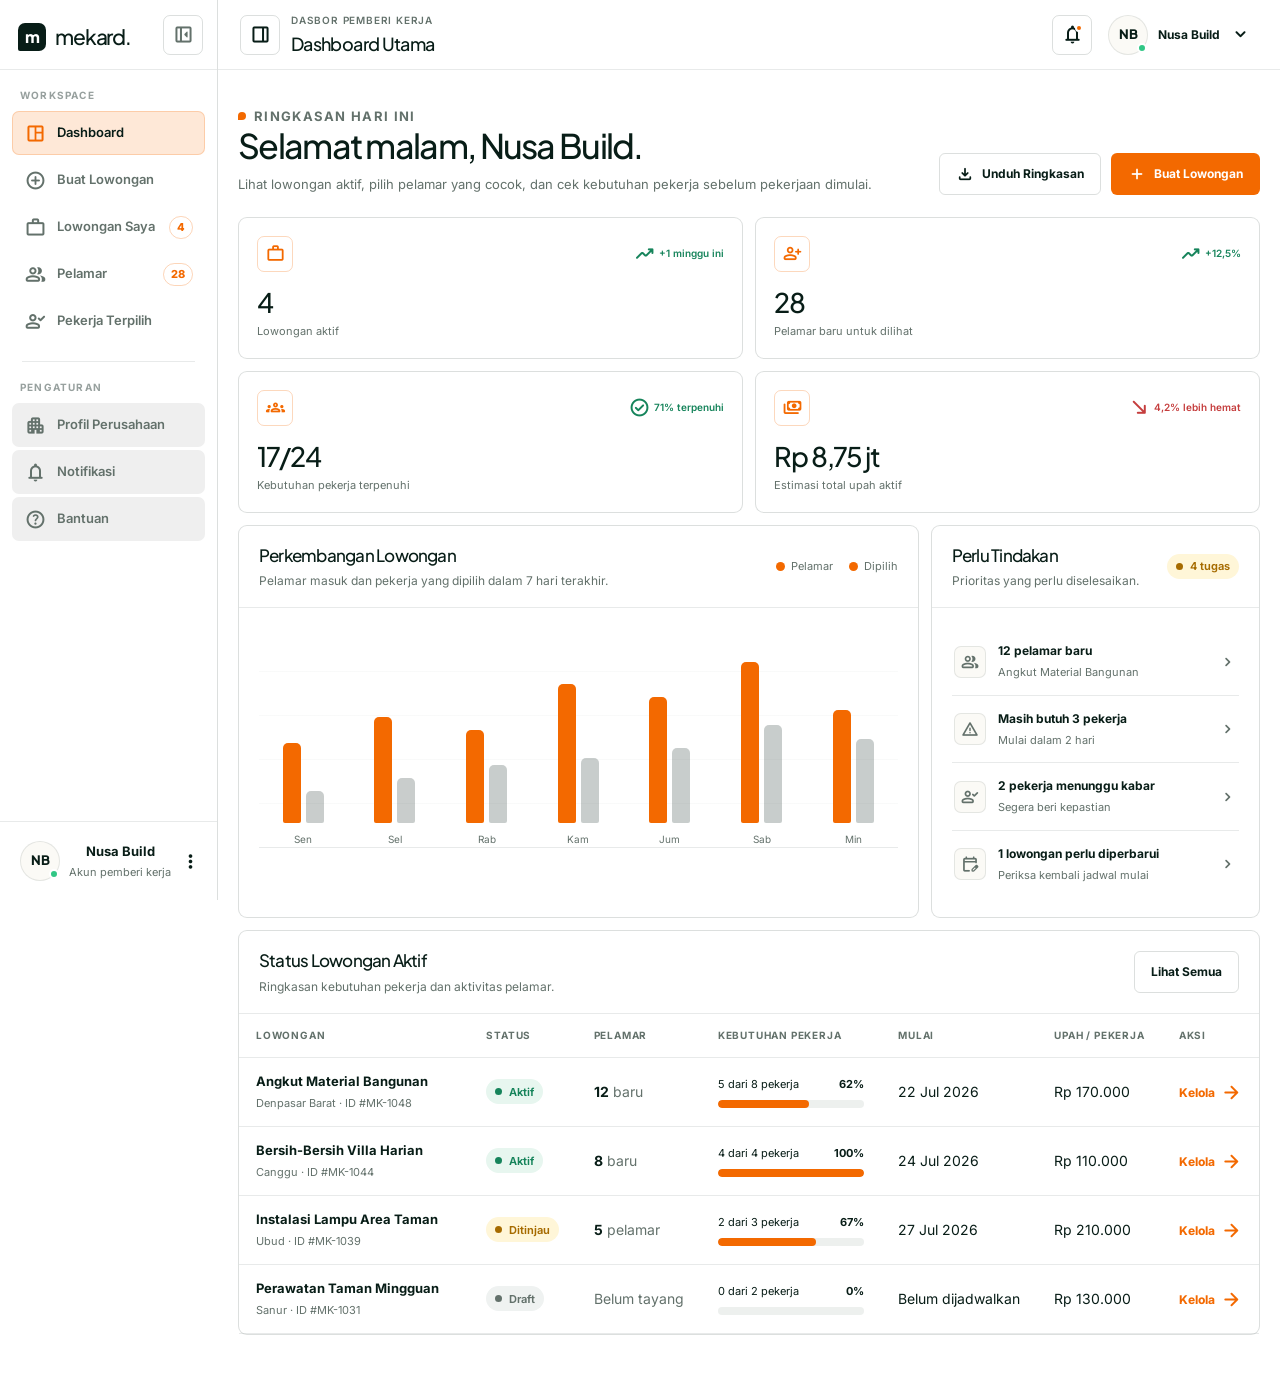
==== commit 78276542: "fix: ajustment style" ====
--- a/employer/dashboard/index.html
+++ b/employer/dashboard/index.html
@@ -3,284 +3,73 @@
 <head>
 <meta charset="utf-8"/>
 <meta content="width=device-width, initial-scale=1" name="viewport"/>
-<meta content="Dashboard pemberi kerja Mekard untuk melihat lowongan, pelamar, dan kebutuhan pekerja." name="description"/>
-<title>Dashboard Pemberi Kerja | Mekard</title>
+<meta content="Dashboard pemberi kerja untuk memantau lowongan, pelamar, kebutuhan pekerja, dan anggaran." name="description"/>
+<title>Dashboard Utama | Mekard Pemberi Kerja</title>
 <link href="https://fonts.googleapis.com" rel="preconnect"/>
 <link crossorigin="" href="https://fonts.gstatic.com" rel="preconnect"/>
 <link href="https://fonts.googleapis.com/css2?family=Inter:wght@400;500;600;700&amp;family=Plus+Jakarta+Sans:wght@500;600;700&amp;family=Material+Symbols+Rounded:opsz,wght,FILL,GRAD@20..48,400,0,0" rel="stylesheet"/>
 <link href="../../assets/dashboard.css" rel="stylesheet"/>
 </head>
-<body data-sidebar="normal">
+<body>
+<div class="mekard-dashboard" data-sidebar="normal">
 <div class="app-shell">
 <aside aria-label="Navigasi pemberi kerja" class="sidebar">
 <div class="sidebar__header">
-<a aria-label="Mekard, buka dashboard pemberi kerja" class="brand" href="./"><img alt="" aria-hidden="true" class="brand__mark" height="197" src="../../assets/mekard-mark.png" width="197"/><span class="brand__word">mekard.</span></a>
-<button aria-label="Perkecil sidebar" class="sidebar__quick-toggle" data-sidebar-close="" type="button">
-<span aria-hidden="true" class="material-symbols-rounded">left_panel_close</span>
-</button>
+<a aria-label="Mekard, buka dashboard pemberi kerja" class="brand" href="./"><span aria-hidden="true" class="brand__symbol">m</span><span class="brand__word">mekard.</span></a>
+<button aria-label="Perkecil sidebar" class="sidebar__quick-toggle" data-sidebar-close="" type="button"><span aria-hidden="true" class="material-symbols-rounded">left_panel_close</span></button>
 </div>
 <div class="sidebar__content">
 <p class="sidebar__label">Workspace</p>
-<nav class="sidebar__nav">
-<a class="nav-item is-active" data-tooltip="Dashboard" href="./">
-<span aria-hidden="true" class="nav-item__icon material-symbols-rounded">space_dashboard</span>
-<span class="nav-item__text">Dashboard</span>
-</a>
-<a class="nav-item" data-tooltip="Buat Lowongan" href="../jobs/create/">
-<span aria-hidden="true" class="nav-item__icon material-symbols-rounded">add_circle</span>
-<span class="nav-item__text">Buat Lowongan</span>
-</a>
-<a class="nav-item" data-tooltip="Lowongan Saya" href="../jobs/123/">
-<span aria-hidden="true" class="nav-item__icon material-symbols-rounded">work</span>
-<span class="nav-item__text">Lowongan Saya</span>
-<span class="nav-item__badge">4</span>
-</a>
-<a class="nav-item" data-tooltip="Pelamar" href="../jobs/123/#applicants">
-<span aria-hidden="true" class="nav-item__icon material-symbols-rounded">group</span>
-<span class="nav-item__text">Pelamar</span>
-<span class="nav-item__badge">28</span>
-</a>
-<a class="nav-item" data-tooltip="Pekerja Terpilih" href="../jobs/123/#applicants">
-<span aria-hidden="true" class="nav-item__icon material-symbols-rounded">person_check</span>
-<span class="nav-item__text">Pekerja Terpilih</span>
-</a>
-
-</nav>
+<nav class="sidebar__nav"><a class="nav-item is-active" data-tooltip="Dashboard" href="./">
+<span aria-hidden="true" class="material-symbols-rounded nav-item__icon">space_dashboard</span><span class="nav-item__text">Dashboard</span>
+</a><a class="nav-item" data-tooltip="Buat Lowongan" href="../jobs/create/">
+<span aria-hidden="true" class="material-symbols-rounded nav-item__icon">add_circle</span><span class="nav-item__text">Buat Lowongan</span>
+</a><a class="nav-item" data-tooltip="Lowongan Saya" href="../jobs/">
+<span aria-hidden="true" class="material-symbols-rounded nav-item__icon">work</span><span class="nav-item__text">Lowongan Saya</span><span class="nav-item__badge">4</span>
+</a><a class="nav-item" data-tooltip="Pelamar" href="../jobs/123/#applicants">
+<span aria-hidden="true" class="material-symbols-rounded nav-item__icon">group</span><span class="nav-item__text">Pelamar</span><span class="nav-item__badge">28</span>
+</a><a class="nav-item" data-tooltip="Pekerja Terpilih" href="../jobs/123/#work">
+<span aria-hidden="true" class="material-symbols-rounded nav-item__icon">person_check</span><span class="nav-item__text">Pekerja Terpilih</span>
+</a></nav>
 <div class="sidebar__divider"></div>
 <p class="sidebar__label">Pengaturan</p>
 <nav class="sidebar__nav">
-<a class="nav-item" data-tooltip="Profil Perusahaan" href="#">
-<span aria-hidden="true" class="nav-item__icon material-symbols-rounded">apartment</span>
-<span class="nav-item__text">Profil Perusahaan</span>
-</a>
-<a class="nav-item" data-tooltip="Notifikasi" href="#">
-<span aria-hidden="true" class="nav-item__icon material-symbols-rounded">notifications</span>
-<span class="nav-item__text">Notifikasi</span>
-</a>
-<a class="nav-item" data-tooltip="Bantuan" href="#">
-<span aria-hidden="true" class="nav-item__icon material-symbols-rounded">help</span>
-<span class="nav-item__text">Bantuan</span>
-</a>
+<button class="nav-item" data-demo-action="" data-demo-message="Bagian ini siap dihubungkan ke data produksi." data-demo-title="Profil Perusahaan" data-tooltip="Profil Perusahaan" type="button"><span aria-hidden="true" class="material-symbols-rounded nav-item__icon">apartment</span><span class="nav-item__text">Profil Perusahaan</span></button>
+<button class="nav-item" data-demo-action="" data-demo-message="Bagian ini siap dihubungkan ke data produksi." data-demo-title="Notifikasi" data-tooltip="Notifikasi" type="button"><span aria-hidden="true" class="material-symbols-rounded nav-item__icon">notifications</span><span class="nav-item__text">Notifikasi</span></button>
+<button class="nav-item" data-demo-action="" data-demo-message="Bagian ini siap dihubungkan ke data produksi." data-demo-title="Bantuan" data-tooltip="Bantuan" type="button"><span aria-hidden="true" class="material-symbols-rounded nav-item__icon">help</span><span class="nav-item__text">Bantuan</span></button>
 </nav>
 </div>
 <div class="sidebar__footer">
-<a class="sidebar-profile" href="#profil">
-<span class="avatar">NB</span>
-<span class="sidebar-profile__copy">
-<strong>Nusa Build</strong>
-<span>Akun pemberi kerja</span>
-</span>
-<span aria-hidden="true" class="material-symbols-rounded">more_vert</span>
-</a>
+<button class="sidebar-profile" data-demo-action="" data-demo-message="Nusa Build adalah akun pemberi kerja terverifikasi." data-demo-title="Profil perusahaan" id="profile" type="button">
+<span class="avatar">NB</span><span class="sidebar-profile__copy"><strong>Nusa Build</strong><span>Akun pemberi kerja</span></span><span aria-hidden="true" class="material-symbols-rounded">more_vert</span>
+</button>
 </div>
 </aside>
-<div aria-hidden="true" class="mobile-overlay" data-mobile-overlay=""></div>
+<button aria-label="Tutup navigasi" class="mobile-overlay" data-mobile-overlay="" type="button"></button>
 <div class="main-shell">
 <header class="topbar">
 <div class="topbar__left">
-<button aria-label="Ganti tampilan sidebar" class="icon-button sidebar-state-button" data-sidebar-cycle="" title="Ganti tampilan sidebar" type="button">
-<span aria-hidden="true" class="material-symbols-rounded">dock_to_left</span>
-</button>
-<div class="page-heading">
-<span class="page-heading__eyebrow">Dasbor Pemberi Kerja</span>
-<h1>Dashboard Utama</h1>
+<button aria-label="Ganti tampilan sidebar" class="icon-button sidebar-state-button" data-sidebar-cycle="" title="Ganti tampilan sidebar (Alt+S)" type="button"><span aria-hidden="true" class="material-symbols-rounded">dock_to_left</span></button>
+<div class="page-heading"><span class="page-heading__eyebrow">Dasbor Pemberi Kerja</span><h1>Dashboard Utama</h1></div>
 </div>
-</div>
-<div class="topbar__right">
-<label class="topbar-search">
-<span aria-hidden="true" class="material-symbols-rounded">search</span>
-<span class="sr-only">Cari lowongan atau pelamar</span>
-<input placeholder="Cari lowongan atau pelamar..." type="search"/>
+<div class="topbar__right"><label class="topbar-search">
+<span aria-hidden="true" class="material-symbols-rounded">search</span><span class="sr-only">Cari lowongan atau pelamar...</span>
+<input placeholder="Cari lowongan atau pelamar..." type="search" data-dashboard-search=""/>
 </label>
-<button aria-label="Notifikasi" class="icon-button notification-dot" data-demo-action="" data-demo-message="Ada 6 pembaruan baru dari pelamar." data-demo-title="Notifikasi" type="button">
-<span aria-hidden="true" class="material-symbols-rounded">notifications</span>
-</button>
-<button aria-label="Buka profil" class="header-profile" type="button">
-<span class="avatar">NB</span>
-<span class="header-profile__copy">
-<strong>Nusa Build</strong>
-<span>Pemberi kerja terverifikasi</span>
-</span>
-<span aria-hidden="true" class="material-symbols-rounded">expand_more</span>
-</button>
+<button aria-label="Notifikasi" class="icon-button notification-dot" data-demo-action="" data-demo-message="Ada 6 pembaruan baru dari pelamar." data-demo-title="Notifikasi" type="button"><span aria-hidden="true" class="material-symbols-rounded">notifications</span></button>
+<button aria-label="Buka profil" class="header-profile" data-demo-action="" data-demo-message="Menu profil siap dihubungkan ke autentikasi produksi." data-demo-title="Profil" type="button"><span class="avatar">NB</span><span class="header-profile__copy"><strong>Nusa Build</strong><span>Pemberi kerja terverifikasi</span></span><span aria-hidden="true" class="material-symbols-rounded">expand_more</span></button>
 </div>
 </header>
 <main class="app-content" id="main-content">
-<section aria-labelledby="welcome-title" class="content-header">
-<div class="content-header__copy">
-<p class="kicker">Ringkasan hari ini</p>
-<h2 id="welcome-title">Selamat malam, Nusa Build.</h2>
-<p>Lihat lowongan aktif, pilih pelamar yang cocok, dan cek kebutuhan pekerja sebelum pekerjaan dimulai.</p>
-</div>
-<div class="content-header__actions">
-<button class="button button--outline" data-demo-action="" data-demo-message="Ringkasan kebutuhan pekerja sedang disiapkan." data-demo-title="Ringkasan diunduh" type="button">
-<span aria-hidden="true" class="material-symbols-rounded">download</span>
-                Unduh Ringkasan
-              </button>
-<a class="button button--primary" href="../jobs/create/">
-<span aria-hidden="true" class="material-symbols-rounded">add</span>
-                Buat Lowongan
-              </a>
-</div>
-</section>
-<section aria-label="Statistik utama" class="stats-grid">
-<article class="card metric-card">
-<div class="metric-card__top">
-<span class="metric-card__icon"><span aria-hidden="true" class="material-symbols-rounded">work</span></span>
-<span class="metric-card__trend"><span aria-hidden="true" class="material-symbols-rounded">trending_up</span> +1 minggu ini</span>
-</div>
-<strong class="metric-card__value">4</strong>
-<span class="metric-card__label">Lowongan aktif</span>
-</article>
-<article class="card metric-card">
-<div class="metric-card__top">
-<span class="metric-card__icon"><span aria-hidden="true" class="material-symbols-rounded">person_add</span></span>
-<span class="metric-card__trend"><span aria-hidden="true" class="material-symbols-rounded">trending_up</span> +12,5%</span>
-</div>
-<strong class="metric-card__value">28</strong>
-<span class="metric-card__label">Pelamar baru untuk dilihat</span>
-</article>
-<article class="card metric-card">
-<div class="metric-card__top">
-<span class="metric-card__icon"><span aria-hidden="true" class="material-symbols-rounded">groups</span></span>
-<span class="metric-card__trend"><span aria-hidden="true" class="material-symbols-rounded">check_circle</span> 71% terpenuhi</span>
-</div>
-<strong class="metric-card__value">17/24</strong>
-<span class="metric-card__label">Kebutuhan pekerja terpenuhi</span>
-</article>
-<article class="card metric-card">
-<div class="metric-card__top">
-<span class="metric-card__icon"><span aria-hidden="true" class="material-symbols-rounded">payments</span></span>
-<span class="metric-card__trend is-down"><span aria-hidden="true" class="material-symbols-rounded">south_east</span> 4,2% lebih hemat</span>
-</div>
-<strong class="metric-card__value">Rp 8,75 jt</strong>
-<span class="metric-card__label">Estimasi total upah aktif</span>
-</article>
-</section>
-<section class="dashboard-grid">
-<article class="card chart-shell">
-<header class="card__header">
-<div class="card__header-copy">
-<h3 class="card-title">Perkembangan Lowongan</h3>
-<p>Pelamar masuk dan pekerja yang dipilih dalam 7 hari terakhir.</p>
-</div>
-<div aria-label="Legenda grafik" class="chart-legend">
-<span><i></i> Pelamar</span>
-<span><i></i> Dipilih</span>
-</div>
-</header>
-<div class="card__body">
-<div aria-label="Grafik pelamar dan pekerja yang dipilih selama tujuh hari" class="bar-chart" role="img">
-<div class="bar-chart__item"><div class="bar-chart__bars"><span class="bar-chart__bar" style="height: 44%"></span><span class="bar-chart__bar bar-chart__bar--secondary" style="height: 18%"></span></div><span class="bar-chart__label">Sen</span></div>
-<div class="bar-chart__item"><div class="bar-chart__bars"><span class="bar-chart__bar" style="height: 58%"></span><span class="bar-chart__bar bar-chart__bar--secondary" style="height: 25%"></span></div><span class="bar-chart__label">Sel</span></div>
-<div class="bar-chart__item"><div class="bar-chart__bars"><span class="bar-chart__bar" style="height: 51%"></span><span class="bar-chart__bar bar-chart__bar--secondary" style="height: 32%"></span></div><span class="bar-chart__label">Rab</span></div>
-<div class="bar-chart__item"><div class="bar-chart__bars"><span class="bar-chart__bar" style="height: 76%"></span><span class="bar-chart__bar bar-chart__bar--secondary" style="height: 36%"></span></div><span class="bar-chart__label">Kam</span></div>
-<div class="bar-chart__item"><div class="bar-chart__bars"><span class="bar-chart__bar" style="height: 69%"></span><span class="bar-chart__bar bar-chart__bar--secondary" style="height: 41%"></span></div><span class="bar-chart__label">Jum</span></div>
-<div class="bar-chart__item"><div class="bar-chart__bars"><span class="bar-chart__bar" style="height: 88%"></span><span class="bar-chart__bar bar-chart__bar--secondary" style="height: 54%"></span></div><span class="bar-chart__label">Sab</span></div>
-<div class="bar-chart__item"><div class="bar-chart__bars"><span class="bar-chart__bar" style="height: 62%"></span><span class="bar-chart__bar bar-chart__bar--secondary" style="height: 46%"></span></div><span class="bar-chart__label">Min</span></div>
-</div>
-</div>
-</article>
-<aside class="card">
-<header class="card__header">
-<div class="card__header-copy">
-<h3 class="card-title">Perlu Tindakan</h3>
-<p>Prioritas yang perlu diselesaikan.</p>
-</div>
-<span class="status status--pending">4 tugas</span>
-</header>
-<div class="card__body">
-<div class="action-list">
-<a class="action-item" href="../jobs/123/">
-<span aria-hidden="true" class="action-item__icon material-symbols-rounded">group</span>
-<span class="action-item__copy"><strong>12 pelamar baru</strong><span>Angkut Material Bangunan</span></span>
-<span aria-hidden="true" class="material-symbols-rounded">chevron_right</span>
-</a>
-<a class="action-item" href="../jobs/123/">
-<span aria-hidden="true" class="action-item__icon material-symbols-rounded">warning</span>
-<span class="action-item__copy"><strong>Masih butuh 3 pekerja</strong><span>Mulai dalam 2 hari</span></span>
-<span aria-hidden="true" class="material-symbols-rounded">chevron_right</span>
-</a>
-<a class="action-item" href="#">
-<span aria-hidden="true" class="action-item__icon material-symbols-rounded">person_check</span>
-<span class="action-item__copy"><strong>2 pekerja menunggu kabar</strong><span>Segera beri kepastian</span></span>
-<span aria-hidden="true" class="material-symbols-rounded">chevron_right</span>
-</a>
-<a class="action-item" href="#">
-<span aria-hidden="true" class="action-item__icon material-symbols-rounded">edit_calendar</span>
-<span class="action-item__copy"><strong>1 lowongan perlu diperbarui</strong><span>Periksa kembali jadwal mulai</span></span>
-<span aria-hidden="true" class="material-symbols-rounded">chevron_right</span>
-</a>
-</div>
-</div>
-</aside>
-</section>
-<section aria-labelledby="jobs-table-title" class="card table-card">
-<header class="card__header">
-<div class="card__header-copy">
-<h3 class="card-title" id="jobs-table-title">Status Lowongan Aktif</h3>
-<p>Ringkasan kebutuhan pekerja dan aktivitas pelamar.</p>
-</div>
-<a class="button button--outline button--small" href="../jobs/123/">Lihat Semua</a>
-</header>
-<div class="table-scroll">
-<table class="data-table">
-<thead>
-<tr>
-<th>Lowongan</th>
-<th>Status</th>
-<th>Pelamar</th>
-<th>Kebutuhan pekerja</th>
-<th>Mulai</th>
-<th>Upah / pekerja</th>
-<th>Aksi</th>
-</tr>
-</thead>
-<tbody>
-<tr>
-<td class="job-cell"><strong>Angkut Material Bangunan</strong><span>Denpasar Barat · ID #MK-1048</span></td>
-<td><span class="status status--active">Aktif</span></td>
-<td><strong>12</strong> <span class="muted">baru</span></td>
-<td class="quota-cell"><div class="quota-cell__top"><span>5 dari 8 pekerja</span><strong>62%</strong></div><div class="progress"><div class="progress__bar" style="width: 62%"></div></div></td>
-<td>22 Jul 2026</td>
-<td>Rp 150.000</td>
-<td><a class="table-link" href="../jobs/123/">Kelola <span aria-hidden="true" class="material-symbols-rounded">arrow_forward</span></a></td>
-</tr>
-<tr>
-<td class="job-cell"><strong>Bersih-Bersih Villa Harian</strong><span>Canggu · ID #MK-1044</span></td>
-<td><span class="status status--active">Aktif</span></td>
-<td><strong>8</strong> <span class="muted">baru</span></td>
-<td class="quota-cell"><div class="quota-cell__top"><span>4 dari 4 pekerja</span><strong>100%</strong></div><div class="progress"><div class="progress__bar" style="width: 100%"></div></div></td>
-<td>24 Jul 2026</td>
-<td>Rp 110.000</td>
-<td><a class="table-link" href="../jobs/123/">Kelola <span aria-hidden="true" class="material-symbols-rounded">arrow_forward</span></a></td>
-</tr>
-<tr>
-<td class="job-cell"><strong>Instalasi Lampu Area Taman</strong><span>Ubud · ID #MK-1039</span></td>
-<td><span class="status status--pending">Ditinjau</span></td>
-<td><strong>5</strong> <span class="muted">pelamar</span></td>
-<td class="quota-cell"><div class="quota-cell__top"><span>2 dari 3 pekerja</span><strong>67%</strong></div><div class="progress"><div class="progress__bar" style="width: 67%"></div></div></td>
-<td>27 Jul 2026</td>
-<td>Rp 210.000</td>
-<td><a class="table-link" href="../jobs/123/">Kelola <span aria-hidden="true" class="material-symbols-rounded">arrow_forward</span></a></td>
-</tr>
-<tr>
-<td class="job-cell"><strong>Perawatan Taman Mingguan</strong><span>Sanur · ID #MK-1031</span></td>
-<td><span class="status status--draft">Draft</span></td>
-<td><span class="muted">Belum tayang</span></td>
-<td class="quota-cell"><div class="quota-cell__top"><span>0 dari 2 pekerja</span><strong>0%</strong></div><div class="progress"><div class="progress__bar" style="width: 0%"></div></div></td>
-<td>Belum diatur</td>
-<td>Rp 125.000</td>
-<td><a class="table-link" href="../jobs/create/">Lanjutkan <span aria-hidden="true" class="material-symbols-rounded">arrow_forward</span></a></td>
-</tr>
-</tbody>
-</table>
-</div>
-</section>
+<section aria-labelledby="welcome-title" class="content-header"><div class="content-header__copy"><p class="kicker">Ringkasan hari ini</p><h2 id="welcome-title">Selamat malam, Nusa Build.</h2><p>Lihat lowongan aktif, pilih pelamar yang cocok, dan cek kebutuhan pekerja sebelum pekerjaan dimulai.</p></div><div class="content-header__actions"><button class="button button--outline" data-demo-action="" data-demo-message="Ringkasan kebutuhan pekerja sedang disiapkan." data-demo-title="Ringkasan diunduh" type="button"><span aria-hidden="true" class="material-symbols-rounded">download</span>Unduh Ringkasan</button><a class="button button--primary" href="../jobs/create/"><span aria-hidden="true" class="material-symbols-rounded">add</span>Buat Lowongan</a></div></section>
+<section aria-label="Statistik utama" class="stats-grid"><article class="card metric-card"><div class="metric-card__top"><span class="metric-card__icon"><span aria-hidden="true" class="material-symbols-rounded">work</span></span><span class="metric-card__trend"><span aria-hidden="true" class="material-symbols-rounded">trending_up</span>+1 minggu ini</span></div><strong class="metric-card__value">4</strong><span class="metric-card__label">Lowongan aktif</span></article><article class="card metric-card"><div class="metric-card__top"><span class="metric-card__icon"><span aria-hidden="true" class="material-symbols-rounded">person_add</span></span><span class="metric-card__trend"><span aria-hidden="true" class="material-symbols-rounded">trending_up</span>+12,5%</span></div><strong class="metric-card__value">28</strong><span class="metric-card__label">Pelamar baru untuk dilihat</span></article><article class="card metric-card"><div class="metric-card__top"><span class="metric-card__icon"><span aria-hidden="true" class="material-symbols-rounded">groups</span></span><span class="metric-card__trend"><span aria-hidden="true" class="material-symbols-rounded">check_circle</span>71% terpenuhi</span></div><strong class="metric-card__value">17/24</strong><span class="metric-card__label">Kebutuhan pekerja terpenuhi</span></article><article class="card metric-card"><div class="metric-card__top"><span class="metric-card__icon"><span aria-hidden="true" class="material-symbols-rounded">payments</span></span><span class="metric-card__trend is-down"><span aria-hidden="true" class="material-symbols-rounded">south_east</span>4,2% lebih hemat</span></div><strong class="metric-card__value">Rp 8,75 jt</strong><span class="metric-card__label">Estimasi total upah aktif</span></article></section>
+<section class="dashboard-grid"><article class="card chart-shell"><header class="card__header"><div class="card__header-copy"><h3 class="card-title">Perkembangan Lowongan</h3><p>Pelamar masuk dan pekerja yang dipilih dalam 7 hari terakhir.</p></div><div aria-label="Legenda grafik" class="chart-legend"><span><i></i> Pelamar</span><span><i></i> Dipilih</span></div></header><div class="card__body"><div aria-label="Grafik pelamar dan pekerja yang dipilih selama tujuh hari" class="bar-chart" role="img"><div class="bar-chart__item"><div class="bar-chart__bars"><span class="bar-chart__bar" style="height:44%"></span><span class="bar-chart__bar bar-chart__bar--secondary" style="height:18%"></span></div><span class="bar-chart__label">Sen</span></div><div class="bar-chart__item"><div class="bar-chart__bars"><span class="bar-chart__bar" style="height:58%"></span><span class="bar-chart__bar bar-chart__bar--secondary" style="height:25%"></span></div><span class="bar-chart__label">Sel</span></div><div class="bar-chart__item"><div class="bar-chart__bars"><span class="bar-chart__bar" style="height:51%"></span><span class="bar-chart__bar bar-chart__bar--secondary" style="height:32%"></span></div><span class="bar-chart__label">Rab</span></div><div class="bar-chart__item"><div class="bar-chart__bars"><span class="bar-chart__bar" style="height:76%"></span><span class="bar-chart__bar bar-chart__bar--secondary" style="height:36%"></span></div><span class="bar-chart__label">Kam</span></div><div class="bar-chart__item"><div class="bar-chart__bars"><span class="bar-chart__bar" style="height:69%"></span><span class="bar-chart__bar bar-chart__bar--secondary" style="height:41%"></span></div><span class="bar-chart__label">Jum</span></div><div class="bar-chart__item"><div class="bar-chart__bars"><span class="bar-chart__bar" style="height:88%"></span><span class="bar-chart__bar bar-chart__bar--secondary" style="height:54%"></span></div><span class="bar-chart__label">Sab</span></div><div class="bar-chart__item"><div class="bar-chart__bars"><span class="bar-chart__bar" style="height:62%"></span><span class="bar-chart__bar bar-chart__bar--secondary" style="height:46%"></span></div><span class="bar-chart__label">Min</span></div></div></div></article><aside class="card"><header class="card__header"><div class="card__header-copy"><h3 class="card-title">Perlu Tindakan</h3><p>Prioritas yang perlu diselesaikan.</p></div><span class="status status--pending">4 tugas</span></header><div class="card__body"><div class="action-list"><a class="action-item" href="../jobs/123/"><span aria-hidden="true" class="material-symbols-rounded action-item__icon">group</span><span class="action-item__copy"><strong>12 pelamar baru</strong><span>Angkut Material Bangunan</span></span><span aria-hidden="true" class="material-symbols-rounded">chevron_right</span></a><a class="action-item" href="../jobs/123/"><span aria-hidden="true" class="material-symbols-rounded action-item__icon">warning</span><span class="action-item__copy"><strong>Masih butuh 3 pekerja</strong><span>Mulai dalam 2 hari</span></span><span aria-hidden="true" class="material-symbols-rounded">chevron_right</span></a><a class="action-item" href="../jobs/123/#applicants"><span aria-hidden="true" class="material-symbols-rounded action-item__icon">person_check</span><span class="action-item__copy"><strong>2 pekerja menunggu kabar</strong><span>Segera beri kepastian</span></span><span aria-hidden="true" class="material-symbols-rounded">chevron_right</span></a><a class="action-item" href="../jobs/create/"><span aria-hidden="true" class="material-symbols-rounded action-item__icon">edit_calendar</span><span class="action-item__copy"><strong>1 lowongan perlu diperbarui</strong><span>Periksa kembali jadwal mulai</span></span><span aria-hidden="true" class="material-symbols-rounded">chevron_right</span></a></div></div></aside></section>
+<section aria-labelledby="jobs-table-title" class="card table-card"><header class="card__header"><div class="card__header-copy"><h3 class="card-title" id="jobs-table-title">Status Lowongan Aktif</h3><p>Ringkasan kebutuhan pekerja dan aktivitas pelamar.</p></div><a class="button button--outline button--small" href="../jobs/">Lihat Semua</a></header><div class="table-scroll"><table class="data-table"><thead><tr><th>Lowongan</th><th>Status</th><th>Pelamar</th><th>Kebutuhan pekerja</th><th>Mulai</th><th>Upah / pekerja</th><th>Aksi</th></tr></thead><tbody><tr data-dashboard-job-row="" data-dashboard-search-value="Angkut Material Bangunan Denpasar Barat · ID #MK-1048"><td class="job-cell"><strong>Angkut Material Bangunan</strong><span>Denpasar Barat · ID #MK-1048</span></td><td><span class="status status--active">Aktif</span></td><td><strong>12</strong> <span class="muted">baru</span></td><td class="quota-cell"><div class="quota-cell__top"><span>5 dari 8 pekerja</span><strong>62%</strong></div><div class="progress"><div class="progress__bar" style="width:62%"></div></div></td><td>22 Jul 2026</td><td>Rp 170.000</td><td><a class="table-link" href="../jobs/123/">Kelola<span aria-hidden="true" class="material-symbols-rounded">arrow_forward</span></a></td></tr><tr data-dashboard-job-row="" data-dashboard-search-value="Bersih-Bersih Villa Harian Canggu · ID #MK-1044"><td class="job-cell"><strong>Bersih-Bersih Villa Harian</strong><span>Canggu · ID #MK-1044</span></td><td><span class="status status--active">Aktif</span></td><td><strong>8</strong> <span class="muted">baru</span></td><td class="quota-cell"><div class="quota-cell__top"><span>4 dari 4 pekerja</span><strong>100%</strong></div><div class="progress"><div class="progress__bar" style="width:100%"></div></div></td><td>24 Jul 2026</td><td>Rp 110.000</td><td><a class="table-link" href="../jobs/123/">Kelola<span aria-hidden="true" class="material-symbols-rounded">arrow_forward</span></a></td></tr><tr data-dashboard-job-row="" data-dashboard-search-value="Instalasi Lampu Area Taman Ubud · ID #MK-1039"><td class="job-cell"><strong>Instalasi Lampu Area Taman</strong><span>Ubud · ID #MK-1039</span></td><td><span class="status status--pending">Ditinjau</span></td><td><strong>5</strong> <span class="muted">pelamar</span></td><td class="quota-cell"><div class="quota-cell__top"><span>2 dari 3 pekerja</span><strong>67%</strong></div><div class="progress"><div class="progress__bar" style="width:67%"></div></div></td><td>27 Jul 2026</td><td>Rp 210.000</td><td><a class="table-link" href="../jobs/123/">Kelola<span aria-hidden="true" class="material-symbols-rounded">arrow_forward</span></a></td></tr><tr data-dashboard-job-row="" data-dashboard-search-value="Perawatan Taman Mingguan Sanur · ID #MK-1031"><td class="job-cell"><strong>Perawatan Taman Mingguan</strong><span>Sanur · ID #MK-1031</span></td><td><span class="status status--draft">Draft</span></td><td><span class="muted">Belum tayang</span></td><td class="quota-cell"><div class="quota-cell__top"><span>0 dari 2 pekerja</span><strong>0%</strong></div><div class="progress"><div class="progress__bar" style="width:0%"></div></div></td><td>Belum dijadwalkan</td><td>Rp 130.000</td><td><a class="table-link" href="../jobs/create/">Kelola<span aria-hidden="true" class="material-symbols-rounded">arrow_forward</span></a></td></tr><tr data-dashboard-empty="" hidden><td class="muted" colspan="7">Tidak ada lowongan yang cocok dengan pencarian.</td></tr></tbody></table></div></section>
 </main>
 </div>
 </div>
 <div aria-live="polite" class="toast-region" data-toast-region=""></div>
+</div>
 <script src="../../assets/dashboard.js"></script>
 </body>
 </html>
--- a/assets/dashboard.css
+++ b/assets/dashboard.css
@@ -1,4 +1,16 @@
-:root {
+/* Standalone host reset for the scoped native dashboard. */
+html:has(.mekard-dashboard),
+body:has(.mekard-dashboard) {
+  margin: 0;
+  min-width: 320px;
+  min-height: 100%;
+  background: #fbfaf6;
+}
+
+@import url("https://fonts.googleapis.com/css2?family=Inter:wght@400;500;600;700&family=Plus+Jakarta+Sans:wght@500;600;700&family=Material+Symbols+Rounded:opsz,wght,FILL,GRAD@20..48,400,0,0");
+
+/* Scoped native dashboard stylesheet. Generated from the supplied dashboard.css. */
+.mekard-dashboard{
   --ink: #081d17;
   --ink-2: #12362c;
   --orange: #f36900;
@@ -29,17 +41,67 @@
   --shadow-card: 0 10px 26px rgba(8, 29, 23, 0.06);
 }
 
-*,
-*::before,
-*::after {
+.mekard-dashboard *,
+.mekard-dashboard *::before,
+.mekard-dashboard *::after{
   box-sizing: border-box;
 }
 
-html {
+/* Thin, unobtrusive scrollbars for the dashboard viewport and inner panels. */
+html:has(.mekard-dashboard),
+body:has(.mekard-dashboard),
+.mekard-dashboard,
+.mekard-dashboard * {
+  scrollbar-width: thin;
+  scrollbar-color: rgba(8, 29, 23, .26) transparent;
+}
+
+html:has(.mekard-dashboard)::-webkit-scrollbar,
+body:has(.mekard-dashboard)::-webkit-scrollbar,
+.mekard-dashboard::-webkit-scrollbar,
+.mekard-dashboard *::-webkit-scrollbar {
+  width: 8px;
+  height: 8px;
+}
+
+html:has(.mekard-dashboard)::-webkit-scrollbar-track,
+body:has(.mekard-dashboard)::-webkit-scrollbar-track,
+.mekard-dashboard::-webkit-scrollbar-track,
+.mekard-dashboard *::-webkit-scrollbar-track {
+  background: transparent;
+}
+
+html:has(.mekard-dashboard)::-webkit-scrollbar-thumb,
+body:has(.mekard-dashboard)::-webkit-scrollbar-thumb,
+.mekard-dashboard::-webkit-scrollbar-thumb,
+.mekard-dashboard *::-webkit-scrollbar-thumb {
+  min-height: 42px;
+  background: rgba(8, 29, 23, .22);
+  background-clip: padding-box;
+  border: 2px solid transparent;
+  border-radius: 999px;
+}
+
+html:has(.mekard-dashboard)::-webkit-scrollbar-thumb:hover,
+body:has(.mekard-dashboard)::-webkit-scrollbar-thumb:hover,
+.mekard-dashboard::-webkit-scrollbar-thumb:hover,
+.mekard-dashboard *::-webkit-scrollbar-thumb:hover {
+  background: rgba(8, 29, 23, .38);
+  background-clip: padding-box;
+}
+
+html:has(.mekard-dashboard)::-webkit-scrollbar-corner,
+body:has(.mekard-dashboard)::-webkit-scrollbar-corner,
+.mekard-dashboard::-webkit-scrollbar-corner,
+.mekard-dashboard *::-webkit-scrollbar-corner {
+  background: transparent;
+}
+
+.mekard-dashboard{
   scroll-behavior: smooth;
 }
 
-body {
+.mekard-dashboard{
   margin: 0;
   min-width: 320px;
   color: var(--ink);
@@ -51,38 +113,38 @@
   text-rendering: optimizeLegibility;
 }
 
-button,
-input,
-select,
-textarea {
+.mekard-dashboard button,
+.mekard-dashboard input,
+.mekard-dashboard select,
+.mekard-dashboard textarea{
   font: inherit;
 }
 
-button,
-a {
+.mekard-dashboard button,
+.mekard-dashboard a{
   -webkit-tap-highlight-color: transparent;
 }
 
-a {
+.mekard-dashboard a{
   color: inherit;
   text-decoration: none;
 }
 
-button {
+.mekard-dashboard button{
   color: inherit;
 }
 
-img,
-svg {
+.mekard-dashboard img,
+.mekard-dashboard svg{
   display: block;
   max-width: 100%;
 }
 
-[hidden] {
+.mekard-dashboard [hidden]{
   display: none !important;
 }
 
-.sr-only {
+.mekard-dashboard .sr-only{
   position: absolute;
   width: 1px;
   height: 1px;
@@ -94,18 +156,19 @@
   border: 0;
 }
 
-.material-symbols-rounded {
+.mekard-dashboard .material-symbols-rounded{
+  font-family: "Material Symbols Rounded";
   font-size: 21px;
   line-height: 1;
   font-variation-settings: "FILL" 0, "wght" 500, "GRAD" 0, "opsz" 24;
 }
 
 /* App shell */
-.app-shell {
+.mekard-dashboard .app-shell{
   min-height: 100vh;
 }
 
-.sidebar {
+.mekard-dashboard .sidebar{
   position: fixed;
   inset: 0 auto 0 0;
   z-index: 140;
@@ -118,7 +181,7 @@
   transition: width 220ms ease, transform 220ms ease;
 }
 
-.sidebar__header {
+.mekard-dashboard .sidebar__header{
   min-height: var(--header-height);
   display: flex;
   align-items: center;
@@ -128,7 +191,7 @@
   border-bottom: 1px solid rgba(255, 255, 255, 0.09);
 }
 
-.brand {
+.mekard-dashboard .brand{
   position: relative;
   min-width: 0;
   display: inline-flex;
@@ -142,7 +205,7 @@
   white-space: nowrap;
 }
 
-.brand__symbol {
+.mekard-dashboard .brand__symbol{
   width: 30px;
   height: 30px;
   flex: 0 0 30px;
@@ -156,13 +219,13 @@
   letter-spacing: -0.06em;
 }
 
-.brand__word {
+.mekard-dashboard .brand__word{
   overflow: hidden;
   transition: opacity 160ms ease, width 200ms ease;
 }
 
-.sidebar__quick-toggle,
-.icon-button {
+.mekard-dashboard .sidebar__quick-toggle,
+.mekard-dashboard .icon-button{
   width: 42px;
   height: 42px;
   flex: 0 0 42px;
@@ -176,13 +239,13 @@
   transition: background-color 160ms ease, border-color 160ms ease, transform 160ms ease;
 }
 
-.sidebar__quick-toggle:hover,
-.sidebar__quick-toggle:focus-visible {
+.mekard-dashboard .sidebar__quick-toggle:hover,
+.mekard-dashboard .sidebar__quick-toggle:focus-visible{
   background: rgba(255, 255, 255, 0.08);
   border-color: rgba(255, 255, 255, 0.26);
 }
 
-.sidebar__content {
+.mekard-dashboard .sidebar__content{
   min-height: 0;
   flex: 1 1 auto;
   overflow-y: auto;
@@ -191,7 +254,17 @@
   scrollbar-color: rgba(255, 255, 255, 0.2) transparent;
 }
 
-.sidebar__label {
+.mekard-dashboard .sidebar__content::-webkit-scrollbar-thumb {
+  background: rgba(255, 255, 255, .2);
+  background-clip: padding-box;
+}
+
+.mekard-dashboard .sidebar__content::-webkit-scrollbar-thumb:hover {
+  background: rgba(255, 255, 255, .34);
+  background-clip: padding-box;
+}
+
+.mekard-dashboard .sidebar__label{
   margin: 0 10px 10px;
   color: rgba(255, 255, 255, 0.42);
   font-size: 11px;
@@ -202,12 +275,12 @@
   overflow: hidden;
 }
 
-.sidebar__nav {
+.mekard-dashboard .sidebar__nav{
   display: grid;
   gap: 6px;
 }
 
-.nav-item {
+.mekard-dashboard .nav-item{
   position: relative;
   min-height: 48px;
   display: flex;
@@ -222,32 +295,32 @@
   transition: color 160ms ease, background-color 160ms ease;
 }
 
-.nav-item:hover,
-.nav-item:focus-visible {
+.mekard-dashboard .nav-item:hover,
+.mekard-dashboard .nav-item:focus-visible{
   color: var(--white);
   background: rgba(255, 255, 255, 0.07);
   outline: 0;
 }
 
-.nav-item.is-active {
+.mekard-dashboard .nav-item.is-active{
   color: var(--white);
   background: var(--orange);
 }
 
-.nav-item__icon {
+.mekard-dashboard .nav-item__icon{
   width: 24px;
   flex: 0 0 24px;
   display: inline-flex;
   justify-content: center;
 }
 
-.nav-item__text {
+.mekard-dashboard .nav-item__text{
   overflow: hidden;
   text-overflow: ellipsis;
   transition: opacity 140ms ease;
 }
 
-.nav-item__badge {
+.mekard-dashboard .nav-item__badge{
   min-width: 23px;
   height: 23px;
   display: inline-flex;
@@ -262,18 +335,18 @@
   font-weight: 800;
 }
 
-.sidebar__divider {
+.mekard-dashboard .sidebar__divider{
   height: 1px;
   margin: 22px 10px;
   background: rgba(255, 255, 255, 0.1);
 }
 
-.sidebar__footer {
+.mekard-dashboard .sidebar__footer{
   padding: 16px;
   border-top: 1px solid rgba(255, 255, 255, 0.09);
 }
 
-.sidebar-profile {
+.mekard-dashboard .sidebar-profile{
   display: flex;
   align-items: center;
   gap: 12px;
@@ -283,7 +356,7 @@
   border-radius: 12px;
 }
 
-.avatar {
+.mekard-dashboard .avatar{
   position: relative;
   width: 40px;
   height: 40px;
@@ -299,7 +372,7 @@
   font-weight: 800;
 }
 
-.avatar::after {
+.mekard-dashboard .avatar::after{
   content: "";
   position: absolute;
   right: 0;
@@ -311,37 +384,37 @@
   border-radius: 50%;
 }
 
-.sidebar-profile__copy {
+.mekard-dashboard .sidebar-profile__copy{
   min-width: 0;
   flex: 1;
   overflow: hidden;
 }
 
-.sidebar-profile__copy strong,
-.sidebar-profile__copy span {
+.mekard-dashboard .sidebar-profile__copy strong,
+.mekard-dashboard .sidebar-profile__copy span{
   display: block;
   overflow: hidden;
   text-overflow: ellipsis;
   white-space: nowrap;
 }
 
-.sidebar-profile__copy strong {
+.mekard-dashboard .sidebar-profile__copy strong{
   font-size: 13px;
 }
 
-.sidebar-profile__copy span {
+.mekard-dashboard .sidebar-profile__copy span{
   margin-top: 2px;
   color: rgba(255, 255, 255, 0.52);
   font-size: 11px;
 }
 
-.main-shell {
+.mekard-dashboard .main-shell{
   min-height: 100vh;
   margin-left: var(--sidebar-wide);
   transition: margin-left 220ms ease;
 }
 
-.topbar {
+.mekard-dashboard .topbar{
   position: sticky;
   top: 0;
   z-index: 100;
@@ -357,44 +430,44 @@
   -webkit-backdrop-filter: blur(14px);
 }
 
-.topbar__left,
-.topbar__right {
+.mekard-dashboard .topbar__left,
+.mekard-dashboard .topbar__right{
   min-width: 0;
   display: flex;
   align-items: center;
 }
 
-.topbar__left {
+.mekard-dashboard .topbar__left{
   gap: 14px;
 }
 
-.topbar__right {
+.mekard-dashboard .topbar__right{
   justify-content: flex-end;
   gap: 10px;
 }
 
-.topbar .icon-button {
+.mekard-dashboard .topbar .icon-button{
   color: var(--ink);
   border-color: var(--line);
 }
 
-.topbar .icon-button:hover,
-.topbar .icon-button:focus-visible {
+.mekard-dashboard .topbar .icon-button:hover,
+.mekard-dashboard .topbar .icon-button:focus-visible{
   color: var(--orange);
   background: var(--orange-hover);
   border-color: rgba(243, 105, 0, 0.3);
   outline: 0;
 }
 
-.sidebar-state-button {
+.mekard-dashboard .sidebar-state-button{
   display: inline-flex;
 }
 
-.page-heading {
+.mekard-dashboard .page-heading{
   min-width: 0;
 }
 
-.page-heading__eyebrow {
+.mekard-dashboard .page-heading__eyebrow{
   display: block;
   margin-bottom: 2px;
   color: var(--muted);
@@ -404,7 +477,7 @@
   letter-spacing: 0.08em;
 }
 
-.page-heading h1 {
+.mekard-dashboard .page-heading h1{
   margin: 0;
   overflow: hidden;
   font-family: "Plus Jakarta Sans", sans-serif;
@@ -415,12 +488,12 @@
   white-space: nowrap;
 }
 
-.topbar-search {
+.mekard-dashboard .topbar-search{
   position: relative;
   width: min(31vw, 380px);
 }
 
-.topbar-search .material-symbols-rounded {
+.mekard-dashboard .topbar-search .material-symbols-rounded{
   position: absolute;
   left: 15px;
   top: 50%;
@@ -429,7 +502,7 @@
   pointer-events: none;
 }
 
-.topbar-search input {
+.mekard-dashboard .topbar-search input{
   width: 100%;
   height: 44px;
   padding: 0 16px 0 44px;
@@ -441,16 +514,16 @@
   transition: background-color 160ms ease, border-color 160ms ease;
 }
 
-.topbar-search input:focus {
+.mekard-dashboard .topbar-search input:focus{
   background: var(--white);
   border-color: rgba(243, 105, 0, 0.45);
 }
 
-.notification-dot {
+.mekard-dashboard .notification-dot{
   position: relative;
 }
 
-.notification-dot::after {
+.mekard-dashboard .notification-dot::after{
   content: "";
   position: absolute;
   top: 8px;
@@ -462,7 +535,7 @@
   border-radius: 50%;
 }
 
-.header-profile {
+.mekard-dashboard .header-profile{
   min-width: 0;
   display: flex;
   align-items: center;
@@ -474,20 +547,20 @@
   cursor: pointer;
 }
 
-.header-profile:hover,
-.header-profile:focus-visible {
+.mekard-dashboard .header-profile:hover,
+.mekard-dashboard .header-profile:focus-visible{
   background: var(--paper);
   border-color: var(--line-soft);
   outline: 0;
 }
 
-.header-profile__copy {
+.mekard-dashboard .header-profile__copy{
   min-width: 0;
   text-align: left;
 }
 
-.header-profile__copy strong,
-.header-profile__copy span {
+.mekard-dashboard .header-profile__copy strong,
+.mekard-dashboard .header-profile__copy span{
   display: block;
   max-width: 150px;
   overflow: hidden;
@@ -495,22 +568,22 @@
   white-space: nowrap;
 }
 
-.header-profile__copy strong {
+.mekard-dashboard .header-profile__copy strong{
   font-size: 12px;
 }
 
-.header-profile__copy span {
+.mekard-dashboard .header-profile__copy span{
   color: var(--muted);
   font-size: 10px;
 }
 
-.app-content {
+.mekard-dashboard .app-content{
   width: min(100%, 1620px);
   margin-inline: auto;
   padding: 34px;
 }
 
-.mobile-overlay {
+.mekard-dashboard .mobile-overlay{
   position: fixed;
   inset: 0;
   z-index: 130;
@@ -521,39 +594,39 @@
 }
 
 /* Sidebar states */
-body[data-sidebar="compact"] .sidebar {
+.mekard-dashboard[data-sidebar="compact"] .sidebar{
   width: var(--sidebar-compact);
 }
 
-body[data-sidebar="compact"] .main-shell {
+.mekard-dashboard[data-sidebar="compact"] .main-shell{
   margin-left: var(--sidebar-compact);
 }
 
-body[data-sidebar="compact"] .sidebar__header {
+.mekard-dashboard[data-sidebar="compact"] .sidebar__header{
   justify-content: center;
   padding-inline: 12px;
 }
 
-body[data-sidebar="compact"] .brand__word,
-body[data-sidebar="compact"] .sidebar__label,
-body[data-sidebar="compact"] .nav-item__text,
-body[data-sidebar="compact"] .nav-item__badge,
-body[data-sidebar="compact"] .sidebar-profile__copy,
-body[data-sidebar="compact"] .sidebar-profile > .material-symbols-rounded,
-body[data-sidebar="compact"] .sidebar__quick-toggle {
+.mekard-dashboard[data-sidebar="compact"] .brand__word,
+.mekard-dashboard[data-sidebar="compact"] .sidebar__label,
+.mekard-dashboard[data-sidebar="compact"] .nav-item__text,
+.mekard-dashboard[data-sidebar="compact"] .nav-item__badge,
+.mekard-dashboard[data-sidebar="compact"] .sidebar-profile__copy,
+.mekard-dashboard[data-sidebar="compact"] .sidebar-profile > .material-symbols-rounded,
+.mekard-dashboard[data-sidebar="compact"] .sidebar__quick-toggle{
   display: none;
 }
 
-body[data-sidebar="compact"] .sidebar__content {
+.mekard-dashboard[data-sidebar="compact"] .sidebar__content{
   padding-inline: 12px;
 }
 
-body[data-sidebar="compact"] .nav-item {
+.mekard-dashboard[data-sidebar="compact"] .nav-item{
   justify-content: center;
   padding-inline: 0;
 }
 
-body[data-sidebar="compact"] .nav-item::after {
+.mekard-dashboard[data-sidebar="compact"] .nav-item::after{
   content: attr(data-tooltip);
   position: absolute;
   left: calc(100% + 12px);
@@ -571,28 +644,28 @@
   pointer-events: none;
 }
 
-body[data-sidebar="compact"] .nav-item:hover::after,
-body[data-sidebar="compact"] .nav-item:focus-visible::after {
+.mekard-dashboard[data-sidebar="compact"] .nav-item:hover::after,
+.mekard-dashboard[data-sidebar="compact"] .nav-item:focus-visible::after{
   opacity: 1;
   visibility: visible;
   transform: translateY(-50%) translateX(0);
 }
 
-body[data-sidebar="compact"] .sidebar-profile {
+.mekard-dashboard[data-sidebar="compact"] .sidebar-profile{
   justify-content: center;
   padding: 8px;
 }
 
-body[data-sidebar="hidden"] .sidebar {
+.mekard-dashboard[data-sidebar="hidden"] .sidebar{
   transform: translateX(-100%);
 }
 
-body[data-sidebar="hidden"] .main-shell {
+.mekard-dashboard[data-sidebar="hidden"] .main-shell{
   margin-left: 0;
 }
 
 /* Shared content */
-.content-header {
+.mekard-dashboard .content-header{
   display: flex;
   align-items: flex-end;
   justify-content: space-between;
@@ -600,41 +673,41 @@
   margin-bottom: 26px;
 }
 
-.content-header__copy {
+.mekard-dashboard .content-header__copy{
   max-width: 760px;
 }
 
-.content-header__copy h2,
-.card-title,
-.modal h2 {
+.mekard-dashboard .content-header__copy h2,
+.mekard-dashboard .card-title,
+.mekard-dashboard .modal h2{
   margin: 0;
   font-family: "Plus Jakarta Sans", sans-serif;
   font-weight: 600;
   letter-spacing: -0.045em;
 }
 
-.content-header__copy h2 {
+.mekard-dashboard .content-header__copy h2{
   font-size: clamp(30px, 3.4vw, 44px);
   line-height: 1.08;
 }
 
-.content-header__copy p {
+.mekard-dashboard .content-header__copy p{
   max-width: 680px;
   margin: 12px 0 0;
   color: var(--muted);
   font-size: 15px;
 }
 
-.content-header__actions,
-.card-actions,
-.inline-actions {
+.mekard-dashboard .content-header__actions,
+.mekard-dashboard .card-actions,
+.mekard-dashboard .inline-actions{
   display: flex;
   align-items: center;
   flex-wrap: wrap;
   gap: 10px;
 }
 
-.button {
+.mekard-dashboard .button{
   min-height: 46px;
   display: inline-flex;
   align-items: center;
@@ -649,80 +722,80 @@
   transition: transform 160ms ease, background-color 160ms ease, color 160ms ease, border-color 160ms ease;
 }
 
-.button:hover {
+.mekard-dashboard .button:hover{
   transform: translateY(-1px);
 }
 
-.button--primary {
+.mekard-dashboard .button--primary{
   color: var(--white);
   background: var(--orange);
 }
 
-.button--primary:hover,
-.button--primary:focus-visible {
+.mekard-dashboard .button--primary:hover,
+.mekard-dashboard .button--primary:focus-visible{
   background: var(--orange-dark);
   outline: 0;
 }
 
-.button--dark {
+.mekard-dashboard .button--dark{
   color: var(--white);
   background: var(--ink);
 }
 
-.button--dark:hover,
-.button--dark:focus-visible {
+.mekard-dashboard .button--dark:hover,
+.mekard-dashboard .button--dark:focus-visible{
   background: var(--ink-2);
   outline: 0;
 }
 
-.button--outline {
+.mekard-dashboard .button--outline{
   color: var(--ink);
   background: var(--white);
   border-color: var(--line);
 }
 
-.button--outline:hover,
-.button--outline:focus-visible {
+.mekard-dashboard .button--outline:hover,
+.mekard-dashboard .button--outline:focus-visible{
   color: var(--orange);
   border-color: rgba(243, 105, 0, 0.45);
   outline: 0;
 }
 
-.button--ghost {
+.mekard-dashboard .button--ghost{
   color: var(--muted);
   background: transparent;
 }
 
-.button--ghost:hover,
-.button--ghost:focus-visible {
+.mekard-dashboard .button--ghost:hover,
+.mekard-dashboard .button--ghost:focus-visible{
   color: var(--ink);
   background: var(--paper);
   outline: 0;
 }
 
-.button--danger {
+.mekard-dashboard .button--danger{
   color: var(--red);
   background: var(--red-soft);
 }
 
-.button--small {
+.mekard-dashboard .button--small{
   min-height: 38px;
   padding-inline: 13px;
   font-size: 12px;
 }
 
-.button .material-symbols-rounded {
+.mekard-dashboard .button .material-symbols-rounded{
   font-size: 18px;
 }
 
-.card {
+.mekard-dashboard .card{
   background: var(--white);
   border: 1px solid var(--line-soft);
   border-radius: var(--radius-md);
   box-shadow: var(--shadow-card);
 }
 
-.card__header {
+.mekard-dashboard .card__header{
   min-height: 74px;
   display: flex;
   align-items: center;
@@ -732,21 +805,21 @@
   border-bottom: 1px solid var(--line-soft);
 }
 
-.card__header-copy p {
+.mekard-dashboard .card__header-copy p{
   margin: 5px 0 0;
   color: var(--muted);
   font-size: 12px;
 }
 
-.card-title {
+.mekard-dashboard .card-title{
   font-size: 19px;
 }
 
-.card__body {
+.mekard-dashboard .card__body{
   padding: 22px;
 }
 
-.kicker {
+.mekard-dashboard .kicker{
   display: inline-flex;
   align-items: center;
   gap: 8px;
@@ -758,7 +831,7 @@
   letter-spacing: 0.1em;
 }
 
-.kicker::before {
+.mekard-dashboard .kicker::before{
   content: "";
   width: 8px;
   height: 8px;
@@ -766,7 +839,7 @@
   border-radius: 50% 50% 50% 0;
 }
 
-.status {
+.mekard-dashboard .status{
   min-height: 28px;
   display: inline-flex;
   align-items: center;
@@ -778,100 +851,100 @@
   white-space: nowrap;
 }
 
-.status::before {
+.mekard-dashboard .status::before{
   content: "";
   width: 7px;
   height: 7px;
   border-radius: 50%;
 }
 
-.status--active {
+.mekard-dashboard .status--active{
   color: var(--green);
   background: var(--green-soft);
 }
 
-.status--active::before {
+.mekard-dashboard .status--active::before{
   background: var(--green);
 }
 
-.status--pending {
+.mekard-dashboard .status--pending{
   color: var(--yellow);
   background: var(--yellow-soft);
 }
 
-.status--pending::before {
+.mekard-dashboard .status--pending::before{
   background: var(--yellow);
 }
 
-.status--draft {
+.mekard-dashboard .status--draft{
   color: var(--muted);
   background: #eff2f1;
 }
 
-.status--draft::before {
+.mekard-dashboard .status--draft::before{
   background: var(--muted);
 }
 
-.status--closed,
-.status--danger {
+.mekard-dashboard .status--closed,
+.mekard-dashboard .status--danger{
   color: var(--red);
   background: var(--red-soft);
 }
 
-.status--closed::before,
-.status--danger::before {
+.mekard-dashboard .status--closed::before,
+.mekard-dashboard .status--danger::before{
   background: var(--red);
 }
 
-.status--info {
+.mekard-dashboard .status--info{
   color: var(--blue);
   background: var(--blue-soft);
 }
 
-.status--info::before {
+.mekard-dashboard .status--info::before{
   background: var(--blue);
 }
 
-.progress {
+.mekard-dashboard .progress{
   overflow: hidden;
   height: 8px;
   background: #edf0ee;
   border-radius: 999px;
 }
 
-.progress__bar {
+.mekard-dashboard .progress__bar{
   height: 100%;
   background: var(--orange);
   border-radius: inherit;
 }
 
-.muted {
-  color: var(--muted);
-}
-
-.text-orange {
+.mekard-dashboard .muted{
+  color: var(--muted);
+}
+
+.mekard-dashboard .text-orange{
   color: var(--orange);
 }
 
-.text-right {
+.mekard-dashboard .text-right{
   text-align: right;
 }
 
 /* Dashboard */
-.stats-grid {
+.mekard-dashboard .stats-grid{
   display: grid;
   grid-template-columns: repeat(4, minmax(0, 1fr));
   gap: 18px;
 }
 
-.metric-card {
+.mekard-dashboard .metric-card{
   position: relative;
   overflow: hidden;
   min-height: 168px;
   padding: 22px;
 }
 
-.metric-card::after {
+.mekard-dashboard .metric-card::after{
   content: "";
   position: absolute;
   right: -36px;
@@ -883,7 +956,7 @@
   filter: blur(2px);
 }
 
-.metric-card__top {
+.mekard-dashboard .metric-card__top{
   position: relative;
   z-index: 1;
   display: flex;
@@ -892,7 +965,7 @@
   gap: 18px;
 }
 
-.metric-card__icon {
+.mekard-dashboard .metric-card__icon{
   width: 44px;
   height: 44px;
   flex: 0 0 44px;
@@ -904,11 +977,11 @@
   border-radius: 12px;
 }
 
-.metric-card__icon .material-symbols-rounded {
+.mekard-dashboard .metric-card__icon .material-symbols-rounded{
   font-size: 23px;
 }
 
-.metric-card__trend {
+.mekard-dashboard .metric-card__trend{
   display: inline-flex;
   align-items: center;
   gap: 4px;
@@ -917,11 +990,11 @@
   font-weight: 750;
 }
 
-.metric-card__trend.is-down {
+.mekard-dashboard .metric-card__trend.is-down{
   color: var(--red);
 }
 
-.metric-card__value {
+.mekard-dashboard .metric-card__value{
   position: relative;
   z-index: 1;
   display: block;
@@ -933,7 +1006,7 @@
   letter-spacing: -0.05em;
 }
 
-.metric-card__label {
+.mekard-dashboard .metric-card__label{
   position: relative;
   z-index: 1;
   display: block;
@@ -942,18 +1015,18 @@
   font-size: 12px;
 }
 
-.dashboard-grid {
+.mekard-dashboard .dashboard-grid{
   display: grid;
   grid-template-columns: minmax(0, 1.55fr) minmax(310px, 0.75fr);
   gap: 18px;
   margin-top: 18px;
 }
 
-.chart-shell {
+.mekard-dashboard .chart-shell{
   min-height: 340px;
 }
 
-.chart-legend {
+.mekard-dashboard .chart-legend{
   display: flex;
   align-items: center;
   gap: 16px;
@@ -961,24 +1034,24 @@
   font-size: 11px;
 }
 
-.chart-legend span {
+.mekard-dashboard .chart-legend span{
   display: inline-flex;
   align-items: center;
   gap: 6px;
 }
 
-.chart-legend i {
+.mekard-dashboard .chart-legend i{
   width: 9px;
   height: 9px;
   display: inline-block;
   border-radius: 50%;
 }
 
-.chart-legend i:first-child {
+.mekard-dashboard .chart-legend i:first-child{
   background: var(--orange);
 }
 
-.bar-chart {
+.mekard-dashboard .bar-chart{
   height: 240px;
   display: grid;
   grid-template-columns: repeat(7, minmax(0, 1fr));
@@ -989,7 +1062,7 @@
   background-image: repeating-linear-gradient(to top, transparent 0, transparent 47px, rgba(8, 29, 23, 0.055) 48px);
 }
 
-.bar-chart__item {
+.mekard-dashboard .bar-chart__item{
   height: 100%;
   display: flex;
   flex-direction: column;
@@ -998,7 +1071,7 @@
   gap: 9px;
 }
 
-.bar-chart__bars {
+.mekard-dashboard .bar-chart__bars{
   width: 100%;
   flex: 1;
   display: flex;
@@ -1007,29 +1080,29 @@
   gap: 5px;
 }
 
-.bar-chart__bar {
+.mekard-dashboard .bar-chart__bar{
   width: min(18px, 36%);
   min-height: 8px;
   background: var(--orange);
   border-radius: 5px 5px 2px 2px;
 }
 
-.bar-chart__bar--secondary {
+.mekard-dashboard .bar-chart__bar--secondary{
   background: var(--ink);
   opacity: 0.22;
 }
 
-.bar-chart__label {
+.mekard-dashboard .bar-chart__label{
   color: var(--muted);
   font-size: 10px;
 }
 
-.action-list {
+.mekard-dashboard .action-list{
   display: grid;
   gap: 10px;
 }
 
-.action-item {
+.mekard-dashboard .action-item{
   display: flex;
   align-items: flex-start;
   gap: 13px;
@@ -1040,15 +1113,15 @@
   transition: background-color 160ms ease, border-color 160ms ease, transform 160ms ease;
 }
 
-.action-item:hover,
-.action-item:focus-visible {
+.mekard-dashboard .action-item:hover,
+.mekard-dashboard .action-item:focus-visible{
   background: var(--orange-hover);
   border-color: rgba(243, 105, 0, 0.2);
   transform: translateX(2px);
   outline: 0;
 }
 
-.action-item__icon {
+.mekard-dashboard .action-item__icon{
   width: 36px;
   height: 36px;
   flex: 0 0 36px;
@@ -1060,54 +1133,54 @@
   border-radius: 10px;
 }
 
-.action-item__copy {
+.mekard-dashboard .action-item__copy{
   min-width: 0;
   flex: 1;
 }
 
-.action-item__copy strong,
-.action-item__copy span {
+.mekard-dashboard .action-item__copy strong,
+.mekard-dashboard .action-item__copy span{
   display: block;
 }
 
-.action-item__copy strong {
+.mekard-dashboard .action-item__copy strong{
   font-size: 12px;
 }
 
-.action-item__copy span {
+.mekard-dashboard .action-item__copy span{
   margin-top: 4px;
   color: var(--muted);
   font-size: 11px;
 }
 
-.action-item > .material-symbols-rounded {
+.mekard-dashboard .action-item > .material-symbols-rounded{
   align-self: center;
   color: var(--muted);
   font-size: 18px;
 }
 
-.table-card {
+.mekard-dashboard .table-card{
   margin-top: 18px;
 }
 
-.table-scroll {
+.mekard-dashboard .table-scroll{
   overflow-x: auto;
 }
 
-.data-table {
+.mekard-dashboard .data-table{
   width: 100%;
   min-width: 870px;
   border-collapse: collapse;
 }
 
-.data-table th,
-.data-table td {
+.mekard-dashboard .data-table th,
+.mekard-dashboard .data-table td{
   padding: 16px 18px;
   text-align: left;
   border-bottom: 1px solid var(--line-soft);
 }
 
-.data-table th {
+.mekard-dashboard .data-table th{
   color: var(--muted);
   background: #fdfcf9;
   font-size: 10px;
@@ -1116,42 +1189,42 @@
   text-transform: uppercase;
 }
 
-.data-table tbody tr {
+.mekard-dashboard .data-table tbody tr{
   transition: background-color 140ms ease;
 }
 
-.data-table tbody tr:hover {
+.mekard-dashboard .data-table tbody tr:hover{
   background: #fffcf8;
 }
 
-.data-table tbody tr:last-child td {
+.mekard-dashboard .data-table tbody tr:last-child td{
   border-bottom: 0;
 }
 
-.job-cell {
+.mekard-dashboard .job-cell{
   min-width: 230px;
 }
 
-.job-cell strong,
-.job-cell span {
+.mekard-dashboard .job-cell strong,
+.mekard-dashboard .job-cell span{
   display: block;
 }
 
-.job-cell strong {
+.mekard-dashboard .job-cell strong{
   font-size: 13px;
 }
 
-.job-cell span {
+.mekard-dashboard .job-cell span{
   margin-top: 4px;
   color: var(--muted);
   font-size: 11px;
 }
 
-.quota-cell {
+.mekard-dashboard .quota-cell{
   min-width: 180px;
 }
 
-.quota-cell__top {
+.mekard-dashboard .quota-cell__top{
   display: flex;
   align-items: center;
   justify-content: space-between;
@@ -1160,7 +1233,7 @@
   font-size: 11px;
 }
 
-.table-link {
+.mekard-dashboard .table-link{
   display: inline-flex;
   align-items: center;
   gap: 6px;
@@ -1169,28 +1242,29 @@
   font-weight: 750;
 }
 
-.table-link:hover,
-.table-link:focus-visible {
+.mekard-dashboard .table-link:hover,
+.mekard-dashboard .table-link:focus-visible{
   color: var(--orange-dark);
   outline: 0;
 }
 
 /* Forms */
-.form-page-grid {
+.mekard-dashboard .form-page-grid{
   display: grid;
   grid-template-columns: minmax(0, 1.45fr) minmax(320px, 0.72fr);
   gap: 18px;
   align-items: start;
 }
 
-.stepper {
+.mekard-dashboard .stepper{
   display: grid;
   grid-template-columns: repeat(4, 1fr);
   margin-bottom: 18px;
   padding: 8px;
-}
-
-.stepper__item {
+  gap: 4px;
+}
+
+.mekard-dashboard .stepper__item{
   position: relative;
   display: flex;
   align-items: center;
@@ -1202,12 +1276,12 @@
   font-weight: 700;
 }
 
-.stepper__item.is-active {
+.mekard-dashboard .stepper__item.is-active{
   color: var(--ink);
   background: var(--orange-hover);
 }
 
-.stepper__number {
+.mekard-dashboard .stepper__number{
   width: 27px;
   height: 27px;
   flex: 0 0 27px;
@@ -1220,28 +1294,28 @@
   font-size: 10px;
 }
 
-.stepper__item.is-active .stepper__number,
-.stepper__item.is-complete .stepper__number {
+.mekard-dashboard .stepper__item.is-active .stepper__number,
+.mekard-dashboard .stepper__item.is-complete .stepper__number{
   color: var(--white);
   background: var(--orange);
 }
 
-.form-section + .form-section {
+.mekard-dashboard .form-section + .form-section{
   border-top: 1px solid var(--line-soft);
 }
 
-.form-section {
+.mekard-dashboard .form-section{
   padding: 24px;
 }
 
-.form-section__header {
+.mekard-dashboard .form-section__header{
   display: flex;
   align-items: flex-start;
   gap: 13px;
   margin-bottom: 22px;
 }
 
-.form-section__icon {
+.mekard-dashboard .form-section__icon{
   width: 39px;
   height: 39px;
   flex: 0 0 39px;
@@ -1253,50 +1327,50 @@
   border-radius: 11px;
 }
 
-.form-section__header h3 {
+.mekard-dashboard .form-section__header h3{
   margin: 0;
   font-family: "Plus Jakarta Sans", sans-serif;
   font-size: 17px;
   letter-spacing: -0.03em;
 }
 
-.form-section__header p {
+.mekard-dashboard .form-section__header p{
   margin: 4px 0 0;
   color: var(--muted);
   font-size: 11px;
 }
 
-.form-grid {
+.mekard-dashboard .form-grid{
   display: grid;
   grid-template-columns: repeat(2, minmax(0, 1fr));
   gap: 18px;
 }
 
-.field {
+.mekard-dashboard .field{
   min-width: 0;
 }
 
-.field--full {
+.mekard-dashboard .field--full{
   grid-column: 1 / -1;
 }
 
-.field label,
-.field__label {
+.mekard-dashboard .field label,
+.mekard-dashboard .field__label{
   display: block;
   margin-bottom: 8px;
   font-size: 11px;
   font-weight: 750;
 }
 
-.field label small,
-.field__label small {
+.mekard-dashboard .field label small,
+.mekard-dashboard .field__label small{
   color: var(--muted);
   font-weight: 500;
 }
 
-.input,
-.select,
-.textarea {
+.mekard-dashboard .input,
+.mekard-dashboard .select,
+.mekard-dashboard .textarea{
   width: 100%;
   color: var(--ink);
   background: var(--white);
@@ -1306,42 +1380,42 @@
   transition: border-color 150ms ease, box-shadow 150ms ease, background-color 150ms ease;
 }
 
-.input,
-.select {
+.mekard-dashboard .input,
+.mekard-dashboard .select{
   height: 48px;
   padding: 0 14px;
 }
 
-.textarea {
+.mekard-dashboard .textarea{
   min-height: 126px;
   padding: 13px 14px;
   resize: vertical;
 }
 
-.input:focus,
-.select:focus,
-.textarea:focus {
+.mekard-dashboard .input:focus,
+.mekard-dashboard .select:focus,
+.mekard-dashboard .textarea:focus{
   border-color: rgba(243, 105, 0, 0.65);
   box-shadow: 0 0 0 4px rgba(243, 105, 0, 0.1);
 }
 
-.field__help,
-.char-count {
+.mekard-dashboard .field__help,
+.mekard-dashboard .char-count{
   margin-top: 7px;
   color: var(--muted);
   font-size: 10px;
 }
 
-.char-count {
+.mekard-dashboard .char-count{
   text-align: right;
 }
 
-.input-group {
+.mekard-dashboard .input-group{
   position: relative;
 }
 
-.input-group__prefix,
-.input-group__suffix {
+.mekard-dashboard .input-group__prefix,
+.mekard-dashboard .input-group__suffix{
   position: absolute;
   top: 50%;
   color: var(--muted);
@@ -1351,40 +1425,40 @@
   pointer-events: none;
 }
 
-.input-group__prefix {
+.mekard-dashboard .input-group__prefix{
   left: 14px;
 }
 
-.input-group__suffix {
+.mekard-dashboard .input-group__suffix{
   right: 14px;
 }
 
-.input-group .input.has-prefix {
+.mekard-dashboard .input-group .input.has-prefix{
   padding-left: 48px;
 }
 
-.input-group .input.has-suffix {
+.mekard-dashboard .input-group .input.has-suffix{
   padding-right: 56px;
 }
 
-.segmented {
+.mekard-dashboard .segmented{
   display: grid;
   grid-template-columns: repeat(3, minmax(0, 1fr));
   gap: 8px;
 }
 
-.segmented label {
+.mekard-dashboard .segmented label{
   position: relative;
   margin: 0;
 }
 
-.segmented input {
+.mekard-dashboard .segmented input{
   position: absolute;
   opacity: 0;
   pointer-events: none;
 }
 
-.segmented span {
+.mekard-dashboard .segmented span{
   min-height: 46px;
   display: flex;
   align-items: center;
@@ -1400,28 +1474,28 @@
   transition: color 150ms ease, background-color 150ms ease, border-color 150ms ease;
 }
 
-.segmented input:checked + span {
+.mekard-dashboard .segmented input:checked + span{
   color: var(--ink);
   background: var(--orange-hover);
   border-color: rgba(243, 105, 0, 0.35);
 }
 
-.check-grid {
+.mekard-dashboard .check-grid{
   display: grid;
   grid-template-columns: repeat(2, minmax(0, 1fr));
   gap: 10px;
 }
 
-.check-card {
+.mekard-dashboard .check-card{
   position: relative;
 }
 
-.check-card input {
+.mekard-dashboard .check-card input{
   position: absolute;
   opacity: 0;
 }
 
-.check-card span {
+.mekard-dashboard .check-card span{
   min-height: 52px;
   display: flex;
   align-items: center;
@@ -1436,7 +1510,7 @@
   cursor: pointer;
 }
 
-.check-card span::before {
+.mekard-dashboard .check-card span::before{
   content: "check";
   width: 22px;
   height: 22px;
@@ -1452,19 +1526,19 @@
   font-size: 16px;
 }
 
-.check-card input:checked + span {
+.mekard-dashboard .check-card input:checked + span{
   color: var(--ink);
   background: var(--orange-hover);
   border-color: rgba(243, 105, 0, 0.34);
 }
 
-.check-card input:checked + span::before {
+.mekard-dashboard .check-card input:checked + span::before{
   color: var(--white);
   background: var(--orange);
   border-color: var(--orange);
 }
 
-.form-footer {
+.mekard-dashboard .form-footer{
   position: sticky;
   bottom: 0;
   z-index: 20;
@@ -1479,7 +1553,7 @@
   backdrop-filter: blur(12px);
 }
 
-.save-status {
+.mekard-dashboard .save-status{
   display: inline-flex;
   align-items: center;
   gap: 7px;
@@ -1487,39 +1561,39 @@
   font-size: 10px;
 }
 
-.save-status .material-symbols-rounded {
+.mekard-dashboard .save-status .material-symbols-rounded{
   color: var(--green);
   font-size: 16px;
 }
 
-.estimator {
+.mekard-dashboard .estimator{
   position: sticky;
   top: calc(var(--header-height) + 18px);
   overflow: hidden;
 }
 
-.estimator__hero {
+.mekard-dashboard .estimator__hero{
   padding: 24px;
   color: var(--white);
   background: var(--ink);
 }
 
-.estimator__hero .kicker {
+.mekard-dashboard .estimator__hero .kicker{
   color: #ffb27a;
 }
 
-.estimator__hero .kicker::before {
+.mekard-dashboard .estimator__hero .kicker::before{
   background: #ffb27a;
 }
 
-.estimator__hero h3 {
+.mekard-dashboard .estimator__hero h3{
   margin: 0;
   font-family: "Plus Jakarta Sans", sans-serif;
   font-size: 20px;
   letter-spacing: -0.04em;
 }
 
-.estimator__value {
+.mekard-dashboard .estimator__value{
   display: block;
   margin-top: 20px;
   color: var(--orange);
@@ -1530,7 +1604,7 @@
   letter-spacing: -0.055em;
 }
 
-.estimator__value small {
+.mekard-dashboard .estimator__value small{
   color: rgba(255, 255, 255, 0.64);
   font-family: "Inter", sans-serif;
   font-size: 11px;
@@ -1538,18 +1612,18 @@
   letter-spacing: 0;
 }
 
-.estimator__range {
+.mekard-dashboard .estimator__range{
   display: block;
   margin-top: 8px;
   color: rgba(255, 255, 255, 0.62);
   font-size: 11px;
 }
 
-.estimator__body {
+.mekard-dashboard .estimator__body{
   padding: 22px;
 }
 
-.estimator-row {
+.mekard-dashboard .estimator-row{
   display: flex;
   align-items: center;
   justify-content: space-between;
@@ -1559,19 +1633,19 @@
   font-size: 11px;
 }
 
-.estimator-row:last-of-type {
+.mekard-dashboard .estimator-row:last-of-type{
   border-bottom: 0;
 }
 
-.estimator-row span {
-  color: var(--muted);
-}
-
-.estimator-row strong {
+.mekard-dashboard .estimator-row span{
+  color: var(--muted);
+}
+
+.mekard-dashboard .estimator-row strong{
   text-align: right;
 }
 
-.estimator-total {
+.mekard-dashboard .estimator-total{
   display: flex;
   align-items: flex-end;
   justify-content: space-between;
@@ -1582,24 +1656,24 @@
   border-radius: 12px;
 }
 
-.estimator-total span,
-.estimator-total strong {
+.mekard-dashboard .estimator-total span,
+.mekard-dashboard .estimator-total strong{
   display: block;
 }
 
-.estimator-total span {
+.mekard-dashboard .estimator-total span{
   color: var(--muted);
   font-size: 10px;
 }
 
-.estimator-total strong {
+.mekard-dashboard .estimator-total strong{
   margin-top: 4px;
   font-family: "Plus Jakarta Sans", sans-serif;
   font-size: 21px;
   letter-spacing: -0.04em;
 }
 
-.estimator-note {
+.mekard-dashboard .estimator-note{
   display: flex;
   align-items: flex-start;
   gap: 9px;
@@ -1608,18 +1682,18 @@
   font-size: 10px;
 }
 
-.estimator-note .material-symbols-rounded {
+.mekard-dashboard .estimator-note .material-symbols-rounded{
   color: var(--orange);
   font-size: 17px;
 }
 
 /* Job detail */
-.job-hero {
+.mekard-dashboard .job-hero{
   overflow: hidden;
   margin-bottom: 18px;
 }
 
-.job-hero__top {
+.mekard-dashboard .job-hero__top{
   display: flex;
   align-items: flex-start;
   justify-content: space-between;
@@ -1627,14 +1701,14 @@
   padding: 25px;
 }
 
-.job-hero__title-row {
+.mekard-dashboard .job-hero__title-row{
   display: flex;
   align-items: center;
   flex-wrap: wrap;
   gap: 10px;
 }
 
-.job-hero h2 {
+.mekard-dashboard .job-hero h2{
   margin: 0;
   font-family: "Plus Jakarta Sans", sans-serif;
   font-size: clamp(25px, 3vw, 35px);
@@ -1643,7 +1717,7 @@
   letter-spacing: -0.05em;
 }
 
-.job-hero__meta {
+.mekard-dashboard .job-hero__meta{
   display: flex;
   flex-wrap: wrap;
   gap: 10px 18px;
@@ -1652,24 +1726,24 @@
   font-size: 11px;
 }
 
-.job-hero__meta span {
+.mekard-dashboard .job-hero__meta span{
   display: inline-flex;
   align-items: center;
   gap: 6px;
 }
 
-.job-hero__meta .material-symbols-rounded {
+.mekard-dashboard .job-hero__meta .material-symbols-rounded{
   color: var(--orange);
   font-size: 17px;
 }
 
-.job-hero__stats {
+.mekard-dashboard .job-hero__stats{
   display: grid;
   grid-template-columns: repeat(4, minmax(0, 1fr));
   border-top: 1px solid var(--line-soft);
 }
 
-.job-hero__stat {
+.mekard-dashboard .job-hero__stat{
   min-height: 110px;
   display: flex;
   flex-direction: column;
@@ -1677,30 +1751,30 @@
   padding: 18px 24px;
 }
 
-.job-hero__stat + .job-hero__stat {
+.mekard-dashboard .job-hero__stat + .job-hero__stat{
   border-left: 1px solid var(--line-soft);
 }
 
-.job-hero__stat strong {
+.mekard-dashboard .job-hero__stat strong{
   font-family: "Plus Jakarta Sans", sans-serif;
   font-size: 22px;
   letter-spacing: -0.04em;
 }
 
-.job-hero__stat span {
+.mekard-dashboard .job-hero__stat span{
   margin-top: 5px;
   color: var(--muted);
   font-size: 10px;
 }
 
-.tabs {
+.mekard-dashboard .tabs{
   display: flex;
   gap: 4px;
   padding: 7px;
   margin-bottom: 18px;
 }
 
-.tab-button {
+.mekard-dashboard .tab-button{
   min-height: 42px;
   display: inline-flex;
   align-items: center;
@@ -1715,34 +1789,34 @@
   cursor: pointer;
 }
 
-.tab-button:hover,
-.tab-button:focus-visible {
+.mekard-dashboard .tab-button:hover,
+.mekard-dashboard .tab-button:focus-visible{
   color: var(--ink);
   background: var(--paper);
   outline: 0;
 }
 
-.tab-button.is-active {
+.mekard-dashboard .tab-button.is-active{
   color: var(--ink);
   background: var(--orange-hover);
 }
 
-.tab-panel {
+.mekard-dashboard .tab-panel{
   display: none;
 }
 
-.tab-panel.is-active {
+.mekard-dashboard .tab-panel.is-active{
   display: block;
 }
 
-.applicants-layout {
+.mekard-dashboard .applicants-layout{
   display: grid;
   grid-template-columns: minmax(0, 1.45fr) minmax(280px, 0.55fr);
   gap: 18px;
   align-items: start;
 }
 
-.filter-bar {
+.mekard-dashboard .filter-bar{
   display: grid;
   grid-template-columns: minmax(220px, 1fr) repeat(2, minmax(140px, 0.35fr)) auto;
   gap: 10px;
@@ -1750,11 +1824,11 @@
   margin-bottom: 14px;
 }
 
-.filter-input {
+.mekard-dashboard .filter-input{
   position: relative;
 }
 
-.filter-input .material-symbols-rounded {
+.mekard-dashboard .filter-input .material-symbols-rounded{
   position: absolute;
   left: 13px;
   top: 50%;
@@ -1763,16 +1837,16 @@
   transform: translateY(-50%);
 }
 
-.filter-input .input {
+.mekard-dashboard .filter-input .input{
   padding-left: 40px;
 }
 
-.applicant-list {
+.mekard-dashboard .applicant-list{
   display: grid;
   gap: 12px;
 }
 
-.applicant-card {
+.mekard-dashboard .applicant-card{
   display: grid;
   grid-template-columns: minmax(240px, 1.2fr) repeat(3, minmax(92px, 0.45fr)) auto auto;
   align-items: center;
@@ -1785,69 +1859,69 @@
   transition: border-color 150ms ease, transform 150ms ease;
 }
 
-.applicant-card:hover {
+.mekard-dashboard .applicant-card:hover{
   border-color: rgba(243, 105, 0, 0.32);
   transform: translateY(-1px);
 }
 
-.applicant-person {
+.mekard-dashboard .applicant-person{
   min-width: 0;
   display: flex;
   align-items: center;
   gap: 12px;
 }
 
-.applicant-person .avatar {
+.mekard-dashboard .applicant-person .avatar{
   width: 46px;
   height: 46px;
   flex-basis: 46px;
   font-size: 14px;
 }
 
-.applicant-person .avatar::after {
+.mekard-dashboard .applicant-person .avatar::after{
   border-color: var(--white);
 }
 
-.applicant-person__copy {
+.mekard-dashboard .applicant-person__copy{
   min-width: 0;
 }
 
-.applicant-person__copy strong,
-.applicant-person__copy span {
+.mekard-dashboard .applicant-person__copy strong,
+.mekard-dashboard .applicant-person__copy span{
   display: block;
   overflow: hidden;
   text-overflow: ellipsis;
   white-space: nowrap;
 }
 
-.applicant-person__copy strong {
+.mekard-dashboard .applicant-person__copy strong{
   font-size: 13px;
 }
 
-.applicant-person__copy span {
+.mekard-dashboard .applicant-person__copy span{
   margin-top: 4px;
   color: var(--muted);
   font-size: 10px;
 }
 
-.rating {
+.mekard-dashboard .rating{
   display: inline-flex !important;
   align-items: center;
   gap: 4px;
   color: var(--yellow) !important;
 }
 
-.rating .material-symbols-rounded {
+.mekard-dashboard .rating .material-symbols-rounded{
   font-size: 15px;
   font-variation-settings: "FILL" 1, "wght" 500, "GRAD" 0, "opsz" 20;
 }
 
-.applicant-fact span,
-.applicant-fact strong {
+.mekard-dashboard .applicant-fact span,
+.mekard-dashboard .applicant-fact strong{
   display: block;
 }
 
-.applicant-fact span {
+.mekard-dashboard .applicant-fact span{
   color: var(--muted);
   font-size: 9px;
   font-weight: 700;
@@ -1855,12 +1929,12 @@
   letter-spacing: 0.07em;
 }
 
-.applicant-fact strong {
+.mekard-dashboard .applicant-fact strong{
   margin-top: 5px;
   font-size: 12px;
 }
 
-.score {
+.mekard-dashboard .score{
   width: 42px;
   height: 42px;
   display: inline-flex;
@@ -1874,18 +1948,18 @@
   font-weight: 800;
 }
 
-.score--medium {
+.mekard-dashboard .score--medium{
   color: var(--yellow);
   background: var(--yellow-soft);
 }
 
-.applicant-actions {
+.mekard-dashboard .applicant-actions{
   display: flex;
   justify-content: flex-end;
   gap: 7px;
 }
 
-.applicant-actions .icon-button {
+.mekard-dashboard .applicant-actions .icon-button{
   width: 38px;
   height: 38px;
   flex-basis: 38px;
@@ -1893,20 +1967,20 @@
   border-color: var(--line);
 }
 
-.applicant-actions .icon-button:hover,
-.applicant-actions .icon-button:focus-visible {
+.mekard-dashboard .applicant-actions .icon-button:hover,
+.mekard-dashboard .applicant-actions .icon-button:focus-visible{
   color: var(--orange);
   background: var(--orange-hover);
   border-color: rgba(243, 105, 0, 0.3);
   outline: 0;
 }
 
-.summary-list {
+.mekard-dashboard .summary-list{
   display: grid;
   gap: 15px;
 }
 
-.summary-row {
+.mekard-dashboard .summary-row{
   display: flex;
   justify-content: space-between;
   gap: 18px;
@@ -1915,20 +1989,20 @@
   font-size: 11px;
 }
 
-.summary-row:last-child {
+.mekard-dashboard .summary-row:last-child{
   padding-bottom: 0;
   border-bottom: 0;
 }
 
-.summary-row span {
-  color: var(--muted);
-}
-
-.summary-row strong {
+.mekard-dashboard .summary-row span{
+  color: var(--muted);
+}
+
+.mekard-dashboard .summary-row strong{
   text-align: right;
 }
 
-.quota-ring {
+.mekard-dashboard .quota-ring{
   position: relative;
   width: 132px;
   height: 132px;
@@ -1939,7 +2013,7 @@
   background: conic-gradient(var(--orange) 0 62%, #edf0ee 62% 100%);
 }
 
-.quota-ring::before {
+.mekard-dashboard .quota-ring::before{
   content: "";
   position: absolute;
   inset: 12px;
@@ -1947,84 +2021,84 @@
   border-radius: 50%;
 }
 
-.quota-ring__copy {
+.mekard-dashboard .quota-ring__copy{
   position: relative;
   z-index: 1;
   text-align: center;
 }
 
-.quota-ring__copy strong,
-.quota-ring__copy span {
+.mekard-dashboard .quota-ring__copy strong,
+.mekard-dashboard .quota-ring__copy span{
   display: block;
 }
 
-.quota-ring__copy strong {
+.mekard-dashboard .quota-ring__copy strong{
   font-family: "Plus Jakarta Sans", sans-serif;
   font-size: 27px;
   letter-spacing: -0.05em;
 }
 
-.quota-ring__copy span {
+.mekard-dashboard .quota-ring__copy span{
   margin-top: 3px;
   color: var(--muted);
   font-size: 9px;
 }
 
-.detail-grid {
+.mekard-dashboard .detail-grid{
   display: grid;
   grid-template-columns: repeat(2, minmax(0, 1fr));
   gap: 18px;
 }
 
-.detail-block h3 {
+.mekard-dashboard .detail-block h3{
   margin: 0 0 12px;
   font-family: "Plus Jakarta Sans", sans-serif;
   font-size: 17px;
   letter-spacing: -0.03em;
 }
 
-.detail-block p {
+.mekard-dashboard .detail-block p{
   margin: 0;
   color: var(--muted);
   font-size: 12px;
   line-height: 1.7;
 }
 
-.detail-list {
+.mekard-dashboard .detail-list{
   display: grid;
   grid-template-columns: repeat(2, minmax(0, 1fr));
   gap: 13px;
 }
 
-.detail-list div {
+.mekard-dashboard .detail-list div{
   padding: 15px;
   background: var(--paper);
   border-radius: 11px;
 }
 
-.detail-list span,
-.detail-list strong {
+.mekard-dashboard .detail-list span,
+.mekard-dashboard .detail-list strong{
   display: block;
 }
 
-.detail-list span {
+.mekard-dashboard .detail-list span{
   color: var(--muted);
   font-size: 9px;
   text-transform: uppercase;
   letter-spacing: 0.06em;
 }
 
-.detail-list strong {
+.mekard-dashboard .detail-list strong{
   margin-top: 5px;
   font-size: 12px;
 }
 
-.timeline {
+.mekard-dashboard .timeline{
   display: grid;
   gap: 0;
 }
 
-.timeline-item {
+.mekard-dashboard .timeline-item{
   position: relative;
   display: grid;
   grid-template-columns: 34px 1fr auto;
@@ -2032,7 +2106,7 @@
   padding: 0 0 22px;
 }
 
-.timeline-item::before {
+.mekard-dashboard .timeline-item::before{
   content: "";
   position: absolute;
   left: 16px;
@@ -2042,11 +2116,11 @@
   background: var(--line);
 }
 
-.timeline-item:last-child::before {
+.mekard-dashboard .timeline-item:last-child::before{
   display: none;
 }
 
-.timeline-item__icon {
+.mekard-dashboard .timeline-item__icon{
   width: 34px;
   height: 34px;
   display: inline-flex;
@@ -2057,28 +2131,28 @@
   border-radius: 10px;
 }
 
-.timeline-item__icon .material-symbols-rounded {
+.mekard-dashboard .timeline-item__icon .material-symbols-rounded{
   font-size: 17px;
 }
 
-.timeline-item__copy strong,
-.timeline-item__copy span {
+.mekard-dashboard .timeline-item__copy strong,
+.mekard-dashboard .timeline-item__copy span{
   display: block;
 }
 
-.timeline-item__copy strong {
+.mekard-dashboard .timeline-item__copy strong{
   font-size: 12px;
 }
 
-.timeline-item__copy span,
-.timeline-item time {
+.mekard-dashboard .timeline-item__copy span,
+.mekard-dashboard .timeline-item time{
   margin-top: 4px;
   color: var(--muted);
   font-size: 10px;
 }
 
 /* Modal and toast */
-.modal-backdrop {
+.mekard-dashboard .modal-backdrop{
   position: fixed;
   inset: 0;
   z-index: 300;
@@ -2088,7 +2162,7 @@
   background: rgba(8, 29, 23, 0.6);
 }
 
-.modal {
+.mekard-dashboard .modal{
   width: min(100%, 510px);
   overflow: hidden;
   background: var(--white);
@@ -2096,11 +2170,11 @@
   box-shadow: 0 30px 90px rgba(8, 29, 23, 0.28);
 }
 
-.modal__body {
+.mekard-dashboard .modal__body{
   padding: 26px;
 }
 
-.modal__icon {
+.mekard-dashboard .modal__icon{
   width: 52px;
   height: 52px;
   display: inline-flex;
@@ -2112,18 +2186,18 @@
   border-radius: 15px;
 }
 
-.modal h2 {
+.mekard-dashboard .modal h2{
   font-size: 24px;
 }
 
-.modal p {
+.mekard-dashboard .modal p{
   margin: 12px 0 0;
   color: var(--muted);
   font-size: 12px;
   line-height: 1.65;
 }
 
-.modal__summary {
+.mekard-dashboard .modal__summary{
   display: grid;
   gap: 10px;
   margin-top: 20px;
@@ -2132,18 +2206,18 @@
   border-radius: 12px;
 }
 
-.modal__summary div {
+.mekard-dashboard .modal__summary div{
   display: flex;
   justify-content: space-between;
   gap: 18px;
   font-size: 11px;
 }
 
-.modal__summary span {
-  color: var(--muted);
-}
-
-.modal__footer {
+.mekard-dashboard .modal__summary span{
+  color: var(--muted);
+}
+
+.mekard-dashboard .modal__footer{
   display: flex;
   justify-content: flex-end;
   gap: 10px;
@@ -2152,7 +2226,7 @@
   border-top: 1px solid var(--line-soft);
 }
 
-.toast-region {
+.mekard-dashboard .toast-region{
   position: fixed;
   right: 22px;
   bottom: 22px;
@@ -2161,7 +2235,7 @@
   gap: 10px;
 }
 
-.toast {
+.mekard-dashboard .toast{
   min-width: 280px;
   max-width: 390px;
   display: flex;
@@ -2175,21 +2249,21 @@
   animation: toast-in 180ms ease both;
 }
 
-.toast .material-symbols-rounded {
+.mekard-dashboard .toast .material-symbols-rounded{
   color: #72dfa9;
   font-size: 19px;
 }
 
-.toast strong,
-.toast span {
+.mekard-dashboard .toast strong,
+.mekard-dashboard .toast span{
   display: block;
 }
 
-.toast strong {
+.mekard-dashboard .toast strong{
   font-size: 12px;
 }
 
-.toast span {
+.mekard-dashboard .toast span{
   margin-top: 3px;
   color: rgba(255, 255, 255, 0.68);
   font-size: 10px;
@@ -2208,325 +2282,325 @@
 
 /* Responsive */
 @media (max-width: 1280px) {
-  .stats-grid {
+  .mekard-dashboard .stats-grid{
     grid-template-columns: repeat(2, minmax(0, 1fr));
   }
 
-  .applicant-card {
+  .mekard-dashboard .applicant-card{
     grid-template-columns: minmax(220px, 1.1fr) repeat(2, minmax(90px, 0.4fr)) auto;
   }
 
-  .applicant-card .applicant-fact:nth-of-type(3) {
+  .mekard-dashboard .applicant-card .applicant-fact:nth-of-type(3){
     display: none;
   }
 }
 
 @media (max-width: 1100px) {
-  .dashboard-grid,
-  .form-page-grid,
-  .applicants-layout {
+  .mekard-dashboard .dashboard-grid,
+.mekard-dashboard .form-page-grid,
+.mekard-dashboard .applicants-layout{
     grid-template-columns: 1fr;
   }
 
-  .estimator {
+  .mekard-dashboard .estimator{
     position: static;
   }
 
-  .applicants-layout > aside {
+  .mekard-dashboard .applicants-layout > aside{
     display: grid;
     grid-template-columns: repeat(2, minmax(0, 1fr));
     gap: 18px;
   }
 
-  .topbar-search {
+  .mekard-dashboard .topbar-search{
     display: none;
   }
 }
 
 @media (max-width: 920px) {
-  .sidebar {
+  .mekard-dashboard .sidebar{
     width: min(84vw, 300px) !important;
     transform: translateX(-100%);
   }
 
-  .main-shell,
-  body[data-sidebar="compact"] .main-shell,
-  body[data-sidebar="hidden"] .main-shell {
+  .mekard-dashboard .main-shell,
+.mekard-dashboard[data-sidebar="compact"] .main-shell,
+.mekard-dashboard[data-sidebar="hidden"] .main-shell{
     margin-left: 0;
   }
 
-  body.is-mobile-nav-open .sidebar {
+  .mekard-dashboard.is-mobile-nav-open .sidebar{
     transform: translateX(0);
   }
 
-  body.is-mobile-nav-open .mobile-overlay {
+  .mekard-dashboard.is-mobile-nav-open .mobile-overlay{
     opacity: 1;
     visibility: visible;
   }
 
-  body[data-sidebar="compact"] .brand__word,
-  body[data-sidebar="compact"] .sidebar__label,
-  body[data-sidebar="compact"] .nav-item__text,
-  body[data-sidebar="compact"] .nav-item__badge,
-  body[data-sidebar="compact"] .sidebar-profile__copy,
-  body[data-sidebar="compact"] .sidebar-profile > .material-symbols-rounded,
-  body[data-sidebar="compact"] .sidebar__quick-toggle {
+  .mekard-dashboard[data-sidebar="compact"] .brand__word,
+.mekard-dashboard[data-sidebar="compact"] .sidebar__label,
+.mekard-dashboard[data-sidebar="compact"] .nav-item__text,
+.mekard-dashboard[data-sidebar="compact"] .nav-item__badge,
+.mekard-dashboard[data-sidebar="compact"] .sidebar-profile__copy,
+.mekard-dashboard[data-sidebar="compact"] .sidebar-profile > .material-symbols-rounded,
+.mekard-dashboard[data-sidebar="compact"] .sidebar__quick-toggle{
     display: initial;
   }
 
-  body[data-sidebar="compact"] .sidebar__quick-toggle {
+  .mekard-dashboard[data-sidebar="compact"] .sidebar__quick-toggle{
     display: inline-flex;
   }
 
-  body[data-sidebar="compact"] .sidebar__header {
+  .mekard-dashboard[data-sidebar="compact"] .sidebar__header{
     justify-content: space-between;
     padding: 0 20px 0 24px;
   }
 
-  body[data-sidebar="compact"] .sidebar__content {
+  .mekard-dashboard[data-sidebar="compact"] .sidebar__content{
     padding: 22px 16px;
   }
 
-  body[data-sidebar="compact"] .nav-item {
+  .mekard-dashboard[data-sidebar="compact"] .nav-item{
     justify-content: flex-start;
     padding: 0 13px;
   }
 
-  .topbar {
+  .mekard-dashboard .topbar{
     padding-inline: 20px;
   }
 
-  .app-content {
+  .mekard-dashboard .app-content{
     padding: 26px 20px;
   }
 
-  .header-profile__copy,
-  .header-profile > .material-symbols-rounded {
+  .mekard-dashboard .header-profile__copy,
+.mekard-dashboard .header-profile > .material-symbols-rounded{
     display: none;
   }
 
-  .content-header {
+  .mekard-dashboard .content-header{
     align-items: flex-start;
     flex-direction: column;
   }
 
-  .content-header__actions {
+  .mekard-dashboard .content-header__actions{
     width: 100%;
   }
 
-  .job-hero__stats {
+  .mekard-dashboard .job-hero__stats{
     grid-template-columns: repeat(2, minmax(0, 1fr));
   }
 
-  .job-hero__stat:nth-child(3) {
+  .mekard-dashboard .job-hero__stat:nth-child(3){
     border-left: 0;
     border-top: 1px solid var(--line-soft);
   }
 
-  .job-hero__stat:nth-child(4) {
+  .mekard-dashboard .job-hero__stat:nth-child(4){
     border-top: 1px solid var(--line-soft);
   }
 
-  .filter-bar {
+  .mekard-dashboard .filter-bar{
     grid-template-columns: 1fr 1fr;
   }
 
-  .filter-input {
+  .mekard-dashboard .filter-input{
     grid-column: 1 / -1;
   }
 
-  .filter-bar .button {
+  .mekard-dashboard .filter-bar .button{
     width: 100%;
   }
 
-  .applicant-card {
+  .mekard-dashboard .applicant-card{
     grid-template-columns: minmax(220px, 1fr) repeat(2, minmax(88px, 0.3fr)) auto;
   }
 }
 
 @media (max-width: 720px) {
-  .stats-grid,
-  .form-grid,
-  .detail-grid,
-  .applicants-layout > aside,
-  .detail-list {
+  .mekard-dashboard .stats-grid,
+.mekard-dashboard .form-grid,
+.mekard-dashboard .detail-grid,
+.mekard-dashboard .applicants-layout > aside,
+.mekard-dashboard .detail-list{
     grid-template-columns: 1fr;
   }
 
-  .content-header__actions .button {
+  .mekard-dashboard .content-header__actions .button{
     flex: 1;
   }
 
-  .stepper {
+  .mekard-dashboard .stepper{
     grid-template-columns: repeat(4, minmax(44px, 1fr));
   }
 
-  .stepper__item {
+  .mekard-dashboard .stepper__item{
     justify-content: center;
     padding-inline: 6px;
   }
 
-  .stepper__item > span:last-child {
+  .mekard-dashboard .stepper__item > span:last-child{
     display: none;
   }
 
-  .check-grid {
+  .mekard-dashboard .check-grid{
     grid-template-columns: 1fr;
   }
 
-  .job-hero__top {
+  .mekard-dashboard .job-hero__top{
     flex-direction: column;
   }
 
-  .job-hero__top .content-header__actions {
+  .mekard-dashboard .job-hero__top .content-header__actions{
     width: 100%;
   }
 
-  .tabs {
+  .mekard-dashboard .tabs{
     overflow-x: auto;
   }
 
-  .tab-button {
+  .mekard-dashboard .tab-button{
     flex: 0 0 auto;
   }
 
-  .applicant-card {
+  .mekard-dashboard .applicant-card{
     grid-template-columns: 1fr auto;
     gap: 14px;
   }
 
-  .applicant-card .applicant-fact {
+  .mekard-dashboard .applicant-card .applicant-fact{
     display: none;
   }
 
-  .applicant-actions {
+  .mekard-dashboard .applicant-actions{
     grid-column: 1 / -1;
     justify-content: flex-start;
     padding-top: 12px;
     border-top: 1px solid var(--line-soft);
   }
 
-  .applicant-actions .button {
+  .mekard-dashboard .applicant-actions .button{
     flex: 1;
   }
 
-  .bar-chart {
+  .mekard-dashboard .bar-chart{
     gap: 7px;
   }
 }
 
 @media (max-width: 560px) {
-  .topbar {
+  .mekard-dashboard .topbar{
     min-height: 68px;
     padding-inline: 14px;
   }
 
-  .page-heading__eyebrow,
-  .topbar__right .notification-dot {
+  .mekard-dashboard .page-heading__eyebrow,
+.mekard-dashboard .topbar__right .notification-dot{
     display: none;
   }
 
-  .page-heading h1 {
+  .mekard-dashboard .page-heading h1{
     max-width: 150px;
     font-size: 17px;
   }
 
-  .topbar__left {
+  .mekard-dashboard .topbar__left{
     gap: 9px;
   }
 
-  .topbar .icon-button,
-  .header-profile .avatar {
+  .mekard-dashboard .topbar .icon-button,
+.mekard-dashboard .header-profile .avatar{
     width: 38px;
     height: 38px;
     flex-basis: 38px;
   }
 
-  .app-content {
+  .mekard-dashboard .app-content{
     padding: 22px 14px;
   }
 
-  .content-header__copy h2 {
+  .mekard-dashboard .content-header__copy h2{
     font-size: 30px;
   }
 
-  .content-header__actions {
+  .mekard-dashboard .content-header__actions{
     display: grid;
     grid-template-columns: 1fr 1fr;
   }
 
-  .content-header__actions .button--primary {
+  .mekard-dashboard .content-header__actions .button--primary{
     grid-column: 1 / -1;
   }
 
-  .metric-card {
+  .mekard-dashboard .metric-card{
     min-height: 150px;
   }
 
-  .card__header,
-  .card__body,
-  .form-section {
+  .mekard-dashboard .card__header,
+.mekard-dashboard .card__body,
+.mekard-dashboard .form-section{
     padding-left: 17px;
     padding-right: 17px;
   }
 
-  .form-footer {
+  .mekard-dashboard .form-footer{
     align-items: stretch;
     flex-direction: column;
   }
 
-  .form-footer .inline-actions {
+  .mekard-dashboard .form-footer .inline-actions{
     display: grid;
     grid-template-columns: 1fr 1fr;
   }
 
-  .form-footer .inline-actions .button:last-child {
+  .mekard-dashboard .form-footer .inline-actions .button:last-child{
     grid-column: 1 / -1;
   }
 
-  .segmented {
+  .mekard-dashboard .segmented{
     grid-template-columns: 1fr;
   }
 
-  .job-hero__stats {
+  .mekard-dashboard .job-hero__stats{
     grid-template-columns: 1fr;
   }
 
-  .job-hero__stat + .job-hero__stat,
-  .job-hero__stat:nth-child(3),
-  .job-hero__stat:nth-child(4) {
+  .mekard-dashboard .job-hero__stat + .job-hero__stat,
+.mekard-dashboard .job-hero__stat:nth-child(3),
+.mekard-dashboard .job-hero__stat:nth-child(4){
     border-left: 0;
     border-top: 1px solid var(--line-soft);
   }
 
-  .filter-bar {
+  .mekard-dashboard .filter-bar{
     grid-template-columns: 1fr;
   }
 
-  .filter-input {
+  .mekard-dashboard .filter-input{
     grid-column: auto;
   }
 
-  .modal__footer {
+  .mekard-dashboard .modal__footer{
     display: grid;
     grid-template-columns: 1fr 1fr;
   }
 
-  .toast-region {
+  .mekard-dashboard .toast-region{
     left: 14px;
     right: 14px;
     bottom: 14px;
   }
 
-  .toast {
+  .mekard-dashboard .toast{
     min-width: 0;
   }
 }
 
 @media (prefers-reduced-motion: reduce) {
-  *,
-  *::before,
-  *::after {
+  .mekard-dashboard *,
+.mekard-dashboard *::before,
+.mekard-dashboard *::after{
     scroll-behavior: auto !important;
     animation-duration: 0.01ms !important;
     animation-iteration-count: 1 !important;
@@ -2537,7 +2611,7 @@
 /* =========================================================
    Clean visual refinement — aligned with Mekard homepage
    ========================================================= */
-:root {
+.mekard-dashboard{
   --paper: #fbfaf6;
   --line: rgba(8, 29, 23, 0.14);
   --line-soft: rgba(8, 29, 23, 0.09);
@@ -2551,70 +2625,70 @@
   --shadow-card: none;
 }
 
-body {
+.mekard-dashboard{
   background: var(--white);
   font-size: 14px;
 }
 
 /* Lighter app chrome */
-.sidebar {
+.mekard-dashboard .sidebar{
   color: var(--ink);
   background: var(--white);
   border-right: 1px solid var(--line);
 }
 
-.sidebar__header {
+.mekard-dashboard .sidebar__header{
   padding: 0 17px 0 20px;
   border-bottom-color: var(--line-soft);
 }
 
-.brand {
+.mekard-dashboard .brand{
   font-size: 21px;
   font-weight: 500;
 }
 
-.brand__symbol {
+.mekard-dashboard .brand__symbol{
   color: var(--white);
   background: var(--ink);
   border-radius: 7px 7px 7px 2px;
 }
 
-.sidebar__quick-toggle,
-.icon-button {
+.mekard-dashboard .sidebar__quick-toggle,
+.mekard-dashboard .icon-button{
   width: 40px;
   height: 40px;
   flex-basis: 40px;
   border-radius: 7px;
 }
 
-.sidebar__quick-toggle {
+.mekard-dashboard .sidebar__quick-toggle{
   color: var(--muted);
   border-color: var(--line);
 }
 
-.sidebar__quick-toggle:hover,
-.sidebar__quick-toggle:focus-visible {
+.mekard-dashboard .sidebar__quick-toggle:hover,
+.mekard-dashboard .sidebar__quick-toggle:focus-visible{
   color: var(--ink);
   background: var(--paper);
   border-color: var(--line);
 }
 
-.sidebar__content {
+.mekard-dashboard .sidebar__content{
   padding: 19px 12px;
 }
 
-.sidebar__label {
+.mekard-dashboard .sidebar__label{
   margin: 0 10px 8px;
   color: rgba(8, 29, 23, 0.42);
   font-size: 10px;
   font-weight: 700;
 }
 
-.sidebar__nav {
+.mekard-dashboard .sidebar__nav{
   gap: 3px;
 }
 
-.nav-item {
+.mekard-dashboard .nav-item{
   min-height: 44px;
   gap: 12px;
   padding: 0 11px;
@@ -2625,67 +2699,67 @@
   font-weight: 600;
 }
 
-.nav-item:hover,
-.nav-item:focus-visible {
+.mekard-dashboard .nav-item:hover,
+.mekard-dashboard .nav-item:focus-visible{
   color: var(--ink);
   background: var(--paper);
   border-color: var(--line-soft);
 }
 
-.nav-item.is-active {
+.mekard-dashboard .nav-item.is-active{
   color: var(--ink);
   background: var(--orange-hover);
   border-color: rgba(243, 105, 0, 0.22);
 }
 
-.nav-item.is-active .nav-item__icon {
+.mekard-dashboard .nav-item.is-active .nav-item__icon{
   color: var(--orange);
 }
 
-.nav-item__badge {
+.mekard-dashboard .nav-item__badge{
   color: var(--orange);
   background: transparent;
   border: 1px solid rgba(243, 105, 0, 0.28);
 }
 
-.sidebar__divider {
+.mekard-dashboard .sidebar__divider{
   margin: 18px 10px;
   background: var(--line-soft);
 }
 
-.sidebar__footer {
+.mekard-dashboard .sidebar__footer{
   padding: 12px;
   border-top-color: var(--line-soft);
 }
 
-.sidebar-profile {
+.mekard-dashboard .sidebar-profile{
   padding: 8px;
   background: transparent;
   border-color: transparent;
   border-radius: 7px;
 }
 
-.sidebar-profile:hover,
-.sidebar-profile:focus-visible {
+.mekard-dashboard .sidebar-profile:hover,
+.mekard-dashboard .sidebar-profile:focus-visible{
   background: var(--paper);
   border-color: var(--line-soft);
 }
 
-.sidebar-profile__copy span {
-  color: var(--muted);
-}
-
-.avatar {
+.mekard-dashboard .sidebar-profile__copy span{
+  color: var(--muted);
+}
+
+.mekard-dashboard .avatar{
   color: var(--ink);
   background: var(--paper);
   border: 1px solid var(--line-soft);
 }
 
-.avatar::after {
+.mekard-dashboard .avatar::after{
   border-color: var(--white);
 }
 
-.topbar {
+.mekard-dashboard .topbar{
   gap: 18px;
   padding: 0 28px;
   background: rgba(255, 255, 255, 0.97);
@@ -2694,65 +2768,65 @@
   -webkit-backdrop-filter: none;
 }
 
-.page-heading__eyebrow {
+.mekard-dashboard .page-heading__eyebrow{
   font-size: 10px;
   font-weight: 600;
 }
 
-.page-heading h1 {
+.mekard-dashboard .page-heading h1{
   font-size: 19px;
   font-weight: 500;
 }
 
-.topbar-search {
+.mekard-dashboard .topbar-search{
   width: min(28vw, 340px);
 }
 
-.topbar-search input {
+.mekard-dashboard .topbar-search input{
   height: 40px;
   background: var(--white);
   border-color: var(--line-soft);
   border-radius: 7px;
 }
 
-.topbar-search input:focus {
+.mekard-dashboard .topbar-search input:focus{
   border-color: rgba(243, 105, 0, 0.48);
 }
 
-.header-profile {
+.mekard-dashboard .header-profile{
   border-radius: 7px;
 }
 
-.app-content {
+.mekard-dashboard .app-content{
   width: min(100%, 1480px);
   padding: 34px 32px 48px;
 }
 
 /* Typography and controls */
-.content-header {
+.mekard-dashboard .content-header{
   margin-bottom: 28px;
 }
 
-.content-header__copy h2,
-.card-title,
-.modal h2 {
+.mekard-dashboard .content-header__copy h2,
+.mekard-dashboard .card-title,
+.mekard-dashboard .modal h2{
   font-weight: 500;
 }
 
-.content-header__copy h2 {
+.mekard-dashboard .content-header__copy h2{
   font-size: clamp(28px, 3vw, 38px);
   line-height: 1.12;
   letter-spacing: -0.05em;
 }
 
-.content-header__copy p {
+.mekard-dashboard .content-header__copy p{
   margin-top: 10px;
   font-size: 14px;
   line-height: 1.6;
 }
 
-.button {
-  min-height: 43px;
+.mekard-dashboard .button{
+  min-height: 42px;
   gap: 8px;
   padding: 0 16px;
   border-radius: 6px;
@@ -2761,77 +2835,77 @@
   transition: background-color 160ms ease, color 160ms ease, border-color 160ms ease;
 }
 
-.button:hover {
+.mekard-dashboard .button:hover{
   transform: none;
 }
 
-.button--outline {
+.mekard-dashboard .button--outline{
   background: transparent;
 }
 
-.button--ghost:hover,
-.button--ghost:focus-visible {
+.mekard-dashboard .button--ghost:hover,
+.mekard-dashboard .button--ghost:focus-visible{
   background: var(--paper);
 }
 
 /* Border-only surfaces */
-.card,
-.applicant-card {
+.mekard-dashboard .card,
+.mekard-dashboard .applicant-card{
   background: var(--white);
   border: 1px solid var(--line);
   border-radius: var(--radius-md);
   box-shadow: none;
 }
 
-.card__header {
+.mekard-dashboard .card__header{
   min-height: 66px;
   padding: 17px 20px;
   border-bottom-color: var(--line-soft);
 }
 
-.card__header-copy p {
+.mekard-dashboard .card__header-copy p{
   margin-top: 4px;
 }
 
-.card-title {
+.mekard-dashboard .card-title{
   font-size: 17px;
 }
 
-.card__body {
+.mekard-dashboard .card__body{
   padding: 20px;
 }
 
-.kicker {
+.mekard-dashboard .kicker{
   margin-bottom: 10px;
   font-size: 10px;
   font-weight: 700;
 }
 
-.status {
+.mekard-dashboard .status{
   min-height: 25px;
   padding-inline: 9px;
   font-weight: 650;
 }
 
 /* Dashboard */
-.stats-grid {
+.mekard-dashboard .stats-grid{
   gap: 12px;
 }
 
-.metric-card {
+.mekard-dashboard .metric-card{
   min-height: 142px;
   padding: 18px;
 }
 
-.metric-card::after {
+.mekard-dashboard .metric-card::after{
   display: none;
 }
 
-.metric-card__top {
-  align-items: center;
-}
-
-.metric-card__icon {
+.mekard-dashboard .metric-card__top{
+  align-items: center;
+}
+
+.mekard-dashboard .metric-card__icon{
   width: 36px;
   height: 36px;
   flex-basis: 36px;
@@ -2841,46 +2915,46 @@
   border-radius: 7px;
 }
 
-.metric-card__icon .material-symbols-rounded {
+.mekard-dashboard .metric-card__icon .material-symbols-rounded{
   font-size: 19px;
 }
 
-.metric-card__trend {
+.mekard-dashboard .metric-card__trend{
   font-size: 10px;
   font-weight: 600;
 }
 
-.metric-card__value {
+.mekard-dashboard .metric-card__value{
   margin-top: 17px;
   font-size: 27px;
   font-weight: 500;
 }
 
-.metric-card__label {
+.mekard-dashboard .metric-card__label{
   margin-top: 7px;
   font-size: 11px;
 }
 
-.dashboard-grid {
+.mekard-dashboard .dashboard-grid{
   gap: 12px;
   margin-top: 12px;
 }
 
-.chart-shell {
+.mekard-dashboard .chart-shell{
   min-height: 320px;
 }
 
-.bar-chart {
+.mekard-dashboard .bar-chart{
   height: 220px;
   gap: 11px;
   background-image: repeating-linear-gradient(to top, transparent 0, transparent 43px, rgba(8, 29, 23, 0.045) 44px);
 }
 
-.action-list {
+.mekard-dashboard .action-list{
   gap: 0;
 }
 
-.action-item {
+.mekard-dashboard .action-item{
   gap: 12px;
   padding: 14px 2px;
   background: transparent;
@@ -2890,23 +2964,23 @@
   transition: color 160ms ease, background-color 160ms ease;
 }
 
-.action-item:last-child {
+.mekard-dashboard .action-item:last-child{
   border-bottom: 0;
 }
 
-.action-item:hover,
-.action-item:focus-visible {
+.mekard-dashboard .action-item:hover,
+.mekard-dashboard .action-item:focus-visible{
   background: transparent;
   border-color: var(--line-soft);
   transform: none;
 }
 
-.action-item:hover .action-item__copy strong,
-.action-item:focus-visible .action-item__copy strong {
+.mekard-dashboard .action-item:hover .action-item__copy strong,
+.mekard-dashboard .action-item:focus-visible .action-item__copy strong{
   color: var(--orange);
 }
 
-.action-item__icon {
+.mekard-dashboard .action-item__icon{
   width: 32px;
   height: 32px;
   flex-basis: 32px;
@@ -2915,53 +2989,53 @@
   border-radius: 7px;
 }
 
-.table-card {
+.mekard-dashboard .table-card{
   margin-top: 12px;
 }
 
-.data-table th,
-.data-table td {
+.mekard-dashboard .data-table th,
+.mekard-dashboard .data-table td{
   padding: 14px 17px;
 }
 
-.data-table th {
+.mekard-dashboard .data-table th{
   background: var(--white);
   font-weight: 700;
 }
 
-.data-table tbody tr:hover {
+.mekard-dashboard .data-table tbody tr:hover{
   background: var(--paper);
 }
 
 /* Create job */
-.form-page-grid {
+.mekard-dashboard .form-page-grid{
   gap: 12px;
 }
 
-.stepper {
+.mekard-dashboard .stepper{
   margin-bottom: 12px;
   padding: 5px;
 }
 
-.stepper__item {
+.mekard-dashboard .stepper__item{
   min-height: 44px;
   border-radius: 6px;
   font-weight: 600;
 }
 
-.form-section {
+.mekard-dashboard .form-section{
   padding: 25px 26px;
 }
 
-.form-section + .form-section {
+.mekard-dashboard .form-section + .form-section{
   border-top-color: var(--line-soft);
 }
 
-.form-section__header {
+.mekard-dashboard .form-section__header{
   margin-bottom: 22px;
 }
 
-.form-section__icon {
+.mekard-dashboard .form-section__icon{
   width: 36px;
   height: 36px;
   flex-basis: 36px;
@@ -2970,116 +3044,116 @@
   border-radius: 7px;
 }
 
-.input,
-.select,
-.textarea {
+.mekard-dashboard .input,
+.mekard-dashboard .select,
+.mekard-dashboard .textarea{
   background: var(--white);
   border-color: var(--line);
   border-radius: 7px;
 }
 
-.input:focus,
-.select:focus,
-.textarea:focus {
+.mekard-dashboard .input:focus,
+.mekard-dashboard .select:focus,
+.mekard-dashboard .textarea:focus{
   border-color: rgba(243, 105, 0, 0.55);
   box-shadow: none;
 }
 
-.segmented {
+.mekard-dashboard .segmented{
   padding: 4px;
   background: var(--paper);
   border: 1px solid var(--line-soft);
   border-radius: 7px;
 }
 
-.segmented label {
+.mekard-dashboard .segmented label{
   border-radius: 5px;
 }
 
-.segmented input:checked + span {
+.mekard-dashboard .segmented input:checked + span{
   background: var(--white);
   border: 1px solid var(--line-soft);
   box-shadow: none;
 }
 
-.check-option {
+.mekard-dashboard .check-option{
   border-color: var(--line);
   border-radius: 7px;
 }
 
-.check-option:hover {
+.mekard-dashboard .check-option:hover{
   border-color: rgba(243, 105, 0, 0.4);
 }
 
-.estimator {
+.mekard-dashboard .estimator{
   top: calc(var(--header-height) + 14px);
 }
 
-.estimator__hero {
+.mekard-dashboard .estimator__hero{
   padding: 21px;
   color: var(--ink);
   background: var(--white);
   border-bottom: 1px solid var(--line-soft);
 }
 
-.estimator__hero .kicker {
+.mekard-dashboard .estimator__hero .kicker{
   color: var(--orange);
 }
 
-.estimator__hero .kicker::before {
+.mekard-dashboard .estimator__hero .kicker::before{
   background: var(--orange);
 }
 
-.estimator__hero h3 {
+.mekard-dashboard .estimator__hero h3{
   font-size: 18px;
   font-weight: 500;
 }
 
-.estimator__value {
+.mekard-dashboard .estimator__value{
   margin-top: 17px;
   font-size: 30px;
   font-weight: 500;
 }
 
-.estimator__value small,
-.estimator__range {
-  color: var(--muted);
-}
-
-.estimator__body {
+.mekard-dashboard .estimator__value small,
+.mekard-dashboard .estimator__range{
+  color: var(--muted);
+}
+
+.mekard-dashboard .estimator__body{
   padding: 20px;
 }
 
 /* Job and applicant management */
-.job-hero {
+.mekard-dashboard .job-hero{
   margin-bottom: 12px;
 }
 
-.job-hero__top {
+.mekard-dashboard .job-hero__top{
   gap: 24px;
   padding: 22px;
 }
 
-.job-hero h2 {
+.mekard-dashboard .job-hero h2{
   font-size: clamp(24px, 2.8vw, 32px);
   font-weight: 500;
 }
 
-.job-hero__stats {
+.mekard-dashboard .job-hero__stats{
   border-top-color: var(--line-soft);
 }
 
-.job-hero__stat {
+.mekard-dashboard .job-hero__stat{
   min-height: 92px;
   padding: 15px 21px;
 }
 
-.job-hero__stat strong {
+.mekard-dashboard .job-hero__stat strong{
   font-size: 19px;
   font-weight: 600;
 }
 
-.tabs {
+.mekard-dashboard .tabs{
   gap: 20px;
   padding: 0 2px;
   margin-bottom: 16px;
@@ -3089,7 +3163,7 @@
   border-radius: 0;
 }
 
-.tab-button {
+.mekard-dashboard .tab-button{
   position: relative;
   min-height: 48px;
   padding: 0 2px;
@@ -3097,14 +3171,14 @@
   font-weight: 600;
 }
 
-.tab-button:hover,
-.tab-button:focus-visible,
-.tab-button.is-active {
+.mekard-dashboard .tab-button:hover,
+.mekard-dashboard .tab-button:focus-visible,
+.mekard-dashboard .tab-button.is-active{
   color: var(--ink);
   background: transparent;
 }
 
-.tab-button.is-active::after {
+.mekard-dashboard .tab-button.is-active::after{
   content: "";
   position: absolute;
   right: 0;
@@ -3114,104 +3188,104 @@
   background: var(--orange);
 }
 
-.applicants-layout {
+.mekard-dashboard .applicants-layout{
   gap: 12px;
 }
 
-.filter-bar {
+.mekard-dashboard .filter-bar{
   gap: 9px;
   padding: 12px;
   margin-bottom: 10px;
 }
 
-.applicant-list {
+.mekard-dashboard .applicant-list{
   gap: 8px;
 }
 
-.applicant-card {
+.mekard-dashboard .applicant-card{
   gap: 14px;
   padding: 14px 15px;
   transition: border-color 150ms ease, background-color 150ms ease;
 }
 
-.applicant-card:hover {
+.mekard-dashboard .applicant-card:hover{
   background: #fffdfa;
   border-color: rgba(243, 105, 0, 0.34);
   transform: none;
 }
 
-.applicant-person .avatar {
+.mekard-dashboard .applicant-person .avatar{
   width: 42px;
   height: 42px;
   flex-basis: 42px;
 }
 
-.detail-list div,
-.modal__summary {
+.mekard-dashboard .detail-list div,
+.mekard-dashboard .modal__summary{
   background: var(--paper);
   border: 1px solid var(--line-soft);
   border-radius: 7px;
 }
 
-.timeline-item__icon {
+.mekard-dashboard .timeline-item__icon{
   background: transparent;
   border: 1px solid rgba(243, 105, 0, 0.26);
   border-radius: 7px;
 }
 
 /* Overlays can retain separation, but remain subtle */
-.modal {
+.mekard-dashboard .modal{
   border: 1px solid var(--line);
   border-radius: 10px;
   box-shadow: 0 18px 56px rgba(8, 29, 23, 0.18);
 }
 
-.toast {
+.mekard-dashboard .toast{
   border: 1px solid rgba(255, 255, 255, 0.12);
   border-radius: 8px;
   box-shadow: none;
 }
 
 @media (max-width: 920px) {
-  .sidebar {
+  .mekard-dashboard .sidebar{
     width: min(84vw, 284px) !important;
   }
 
-  body[data-sidebar="compact"] .sidebar__header {
+  .mekard-dashboard[data-sidebar="compact"] .sidebar__header{
     padding: 0 17px 0 20px;
   }
 
-  body[data-sidebar="compact"] .sidebar__content {
+  .mekard-dashboard[data-sidebar="compact"] .sidebar__content{
     padding: 19px 12px;
   }
 
-  body[data-sidebar="compact"] .nav-item {
+  .mekard-dashboard[data-sidebar="compact"] .nav-item{
     padding: 0 11px;
   }
 
-  .topbar {
+  .mekard-dashboard .topbar{
     padding-inline: 20px;
   }
 
-  .app-content {
+  .mekard-dashboard .app-content{
     padding: 28px 20px 40px;
   }
 }
 
 @media (max-width: 560px) {
-  .app-content {
+  .mekard-dashboard .app-content{
     padding: 22px 14px 34px;
   }
 
-  .content-header__copy h2 {
+  .mekard-dashboard .content-header__copy h2{
     font-size: 28px;
   }
 
-  .metric-card {
+  .mekard-dashboard .metric-card{
     min-height: 132px;
   }
 
-  .form-section {
+  .mekard-dashboard .form-section{
     padding-top: 22px;
     padding-bottom: 22px;
   }
@@ -3223,58 +3297,58 @@
 
 /* Medium desktop / common laptop scaling (1366–1536 logical px). */
 @media (max-width: 1540px) and (min-width: 921px) {
-  :root {
+  .mekard-dashboard{
     --sidebar-wide: 236px;
     --sidebar-compact: 72px;
     --header-height: 70px;
   }
 
-  .sidebar__header {
+  .mekard-dashboard .sidebar__header{
     padding: 0 14px 0 18px;
   }
 
-  .brand {
+  .mekard-dashboard .brand{
     gap: 9px;
     font-size: 21px;
   }
 
-  .brand__symbol {
+  .mekard-dashboard .brand__symbol{
     width: 28px;
     height: 28px;
     flex-basis: 28px;
     font-size: 16px;
   }
 
-  .sidebar__content {
+  .mekard-dashboard .sidebar__content{
     padding: 18px 12px;
   }
 
-  .sidebar__label {
+  .mekard-dashboard .sidebar__label{
     margin-inline: 8px;
   }
 
-  .nav-item {
+  .mekard-dashboard .nav-item{
     min-height: 44px;
     gap: 11px;
     padding-inline: 11px;
     font-size: 13px;
   }
 
-  .nav-item__icon {
+  .mekard-dashboard .nav-item__icon{
     width: 22px;
     flex-basis: 22px;
   }
 
-  .sidebar__footer {
+  .mekard-dashboard .sidebar__footer{
     padding: 11px 12px;
   }
 
-  .sidebar-profile {
+  .mekard-dashboard .sidebar-profile{
     gap: 9px;
     padding: 7px;
   }
 
-  .topbar {
+  .mekard-dashboard .topbar{
     grid-template-columns: minmax(240px, 1fr) auto;
     gap: 16px;
     padding-inline: 22px;
@@ -3283,64 +3357,64 @@
     -webkit-backdrop-filter: none;
   }
 
-  .topbar__left {
+  .mekard-dashboard .topbar__left{
     gap: 11px;
   }
 
-  .page-heading h1 {
+  .mekard-dashboard .page-heading h1{
     font-size: 18px;
   }
 
-  .topbar-search {
+  .mekard-dashboard .topbar-search{
     width: min(25vw, 286px);
   }
 
-  .header-profile__copy strong {
+  .mekard-dashboard .header-profile__copy strong{
     max-width: 104px;
   }
 
-  .header-profile__copy span {
+  .mekard-dashboard .header-profile__copy span{
     display: none;
   }
 
-  .app-content {
+  .mekard-dashboard .app-content{
     width: min(100%, 1440px);
     padding: 26px 24px 40px;
   }
 
-  .content-header {
+  .mekard-dashboard .content-header{
     gap: 20px;
     margin-bottom: 22px;
   }
 
-  .content-header__copy {
+  .mekard-dashboard .content-header__copy{
     max-width: 790px;
   }
 
-  .content-header__copy h2 {
+  .mekard-dashboard .content-header__copy h2{
     font-size: clamp(30px, 2.7vw, 36px);
     line-height: 1.1;
   }
 
-  .content-header__copy p {
+  .mekard-dashboard .content-header__copy p{
     max-width: 720px;
     font-size: 13px;
   }
 
-  .form-page-grid {
+  .mekard-dashboard .form-page-grid{
     grid-template-columns: minmax(0, 1fr) minmax(276px, 0.44fr);
     gap: 12px;
   }
 
-  .form-section {
+  .mekard-dashboard .form-section{
     padding: 22px;
   }
 
-  .form-grid {
+  .mekard-dashboard .form-grid{
     gap: 15px;
   }
 
-  .stepper__item {
+  .mekard-dashboard .stepper__item{
     min-width: 0;
     gap: 8px;
     padding-inline: 9px;
@@ -3348,26 +3422,26 @@
 
   /* The applicant side summaries move below the list on laptops.
      This keeps each applicant row readable instead of squeezing it. */
-  .applicants-layout {
+  .mekard-dashboard .applicants-layout{
     grid-template-columns: minmax(0, 1fr);
   }
 
-  .applicants-layout > aside {
+  .mekard-dashboard .applicants-layout > aside{
     display: grid;
     grid-template-columns: repeat(2, minmax(0, 1fr));
     gap: 12px;
   }
 
-  .applicants-layout > aside > .card[style] {
+  .mekard-dashboard .applicants-layout > aside > .card[style]{
     margin-top: 0 !important;
   }
 
-  .filter-bar {
+  .mekard-dashboard .filter-bar{
     grid-template-columns: minmax(190px, 1fr) repeat(2, minmax(126px, 0.34fr)) auto;
     gap: 8px;
   }
 
-  .applicant-card {
+  .mekard-dashboard .applicant-card{
     grid-template-columns:
       minmax(210px, 1fr)
       minmax(74px, 0.28fr)
@@ -3380,30 +3454,30 @@
   }
 
   /* Undo the earlier selector that hid the wage column at 1280px. */
-  .applicant-card .applicant-fact {
+  .mekard-dashboard .applicant-card .applicant-fact{
     display: block;
   }
 
-  .applicant-actions {
+  .mekard-dashboard .applicant-actions{
     gap: 6px;
   }
 
-  .applicant-actions .icon-button {
+  .mekard-dashboard .applicant-actions .icon-button{
     width: 36px;
     height: 36px;
     flex-basis: 36px;
   }
 
-  .job-hero__top {
+  .mekard-dashboard .job-hero__top{
     gap: 18px;
     padding: 20px;
   }
 
-  .job-hero h2 {
+  .mekard-dashboard .job-hero h2{
     font-size: clamp(23px, 2.35vw, 29px);
   }
 
-  .job-hero__stat {
+  .mekard-dashboard .job-hero__stat{
     min-height: 82px;
     padding: 13px 18px;
   }
@@ -3411,102 +3485,102 @@
 
 /* 1280px class laptops: prioritize readable single-column work areas. */
 @media (max-width: 1280px) and (min-width: 921px) {
-  :root {
+  .mekard-dashboard{
     --sidebar-wide: 218px;
     --sidebar-compact: 68px;
   }
 
-  .topbar-search {
+  .mekard-dashboard .topbar-search{
     display: none;
   }
 
-  .app-content {
+  .mekard-dashboard .app-content{
     padding-inline: 20px;
   }
 
-  .content-header__copy h2 {
+  .mekard-dashboard .content-header__copy h2{
     font-size: clamp(29px, 3.1vw, 34px);
   }
 
-  .form-page-grid {
+  .mekard-dashboard .form-page-grid{
     grid-template-columns: minmax(0, 1fr);
   }
 
-  .estimator {
+  .mekard-dashboard .estimator{
     position: static;
   }
 
-  .estimator__body {
+  .mekard-dashboard .estimator__body{
     display: grid;
     grid-template-columns: repeat(2, minmax(0, 1fr));
     column-gap: 24px;
   }
 
-  .estimator-total,
-  .estimator-note {
+  .mekard-dashboard .estimator-total,
+.mekard-dashboard .estimator-note{
     grid-column: 1 / -1;
   }
 
-  .job-hero__top {
+  .mekard-dashboard .job-hero__top{
     align-items: stretch;
     flex-direction: column;
   }
 
-  .job-hero__top .content-header__actions {
+  .mekard-dashboard .job-hero__top .content-header__actions{
     width: 100%;
   }
 
-  .job-hero__top .content-header__actions .button {
+  .mekard-dashboard .job-hero__top .content-header__actions .button{
     flex: 0 1 auto;
   }
 }
 
 /* Narrow desktop just before the mobile sidebar breakpoint. */
 @media (max-width: 1120px) and (min-width: 921px) {
-  .content-header {
+  .mekard-dashboard .content-header{
     align-items: flex-start;
     flex-direction: column;
   }
 
-  .content-header__actions {
+  .mekard-dashboard .content-header__actions{
     width: 100%;
   }
 
-  .filter-bar {
+  .mekard-dashboard .filter-bar{
     grid-template-columns: 1fr 1fr;
   }
 
-  .filter-input {
+  .mekard-dashboard .filter-input{
     grid-column: 1 / -1;
   }
 
-  .filter-bar .button {
+  .mekard-dashboard .filter-bar .button{
     width: 100%;
   }
 
-  .applicant-card {
+  .mekard-dashboard .applicant-card{
     grid-template-columns: repeat(3, minmax(76px, 1fr)) 44px auto;
     align-items: center;
   }
 
-  .applicant-person {
+  .mekard-dashboard .applicant-person{
     grid-column: 1 / -1;
     padding-bottom: 11px;
     border-bottom: 1px solid var(--line-soft);
   }
 
-  .applicant-actions {
+  .mekard-dashboard .applicant-actions{
     justify-content: flex-end;
   }
 
-  .applicants-layout > aside {
+  .mekard-dashboard .applicants-layout > aside{
     grid-template-columns: 1fr;
   }
 }
 
 /* A sticky form footer consumes too much vertical space on short laptops. */
 @media (max-height: 900px) and (min-width: 721px), (max-width: 1280px) {
-  .form-footer {
+  .mekard-dashboard .form-footer{
     position: static;
     background: var(--white);
     backdrop-filter: none;
@@ -3516,33 +3590,33 @@
 
 /* Tablet and mobile refinements layered after the original breakpoints. */
 @media (max-width: 920px) {
-  :root {
+  .mekard-dashboard{
     --header-height: 68px;
   }
 
-  .topbar {
+  .mekard-dashboard .topbar{
     background: var(--white);
     backdrop-filter: none;
     -webkit-backdrop-filter: none;
   }
 
-  .applicants-layout > aside {
+  .mekard-dashboard .applicants-layout > aside{
     grid-template-columns: repeat(2, minmax(0, 1fr));
   }
 
-  .applicant-card {
+  .mekard-dashboard .applicant-card{
     grid-template-columns: minmax(0, 1fr) repeat(2, minmax(76px, auto)) 44px;
   }
 
-  .applicant-card .applicant-fact {
+  .mekard-dashboard .applicant-card .applicant-fact{
     display: block;
   }
 
-  .applicant-card .applicant-fact:nth-child(4) {
+  .mekard-dashboard .applicant-card .applicant-fact:nth-child(4){
     display: none;
   }
 
-  .applicant-actions {
+  .mekard-dashboard .applicant-actions{
     grid-column: 1 / -1;
     justify-content: flex-start;
     padding-top: 11px;
@@ -3551,85 +3625,85 @@
 }
 
 @media (max-width: 720px) {
-  .applicants-layout > aside {
+  .mekard-dashboard .applicants-layout > aside{
     grid-template-columns: minmax(0, 1fr);
   }
 
-  .applicant-card {
+  .mekard-dashboard .applicant-card{
     grid-template-columns: minmax(0, 1fr) auto;
   }
 
-  .applicant-person {
+  .mekard-dashboard .applicant-person{
     grid-column: 1;
     padding-bottom: 0;
     border-bottom: 0;
   }
 
-  .applicant-card .applicant-fact {
+  .mekard-dashboard .applicant-card .applicant-fact{
     display: none;
   }
 
-  .score {
+  .mekard-dashboard .score{
     grid-column: 2;
     grid-row: 1;
   }
 
-  .applicant-actions {
+  .mekard-dashboard .applicant-actions{
     grid-column: 1 / -1;
   }
 
-  .estimator__body {
+  .mekard-dashboard .estimator__body{
     display: block;
   }
 }
 
 @media (max-width: 560px) {
-  .content-header__copy h2 {
+  .mekard-dashboard .content-header__copy h2{
     font-size: 27px;
   }
 
-  .content-header__actions {
+  .mekard-dashboard .content-header__actions{
     width: 100%;
   }
 
-  .content-header__actions .button {
+  .mekard-dashboard .content-header__actions .button{
     min-width: 0;
   }
 
-  .stepper {
+  .mekard-dashboard .stepper{
     overflow-x: auto;
     grid-template-columns: repeat(4, minmax(58px, 1fr));
   }
 
-  .stepper__item {
+  .mekard-dashboard .stepper__item{
     min-width: 58px;
   }
 }
 
-/* Keep the distance-adjusted wage visible on laptop applicant rows.
+/* Keep the fixed per-worker wage visible on laptop applicant rows.
    The original nth-of-type rule also counted the person wrapper div. */
 @media (max-width: 1540px) {
-  .applicant-card .applicant-fact:nth-of-type(3) {
+  .mekard-dashboard .applicant-card .applicant-fact:nth-of-type(3){
     display: block;
   }
 }
 
 @media (max-width: 920px) {
-  .applicant-card .applicant-fact:nth-child(4) {
+  .mekard-dashboard .applicant-card .applicant-fact:nth-child(4){
     display: none;
   }
 }
 
 @media (max-width: 720px) {
-  .applicant-card .applicant-fact,
-  .applicant-card .applicant-fact:nth-of-type(3) {
+  .mekard-dashboard .applicant-card .applicant-fact,
+.mekard-dashboard .applicant-card .applicant-fact:nth-of-type(3){
     display: none;
   }
 }
 
 
 /* Official Mekard identity */
-.brand__mark {
+.mekard-dashboard .brand__mark{
   width: 34px;
   height: 34px;
   flex: 0 0 34px;
@@ -3637,7 +3711,7 @@
   object-fit: contain;
 }
 
-.system-note {
+.mekard-dashboard .system-note{
   display: flex;
   align-items: flex-start;
   gap: 10px;
@@ -3650,27 +3724,1300 @@
   line-height: 1.55;
 }
 
-.system-note .material-symbols-rounded {
+.mekard-dashboard .system-note .material-symbols-rounded{
   flex: 0 0 auto;
   margin-top: 1px;
   color: var(--orange);
   font-size: 19px;
 }
 
-.system-note--compact {
+.mekard-dashboard .system-note--compact{
   margin-top: 18px;
 }
 
-body[data-sidebar="compact"] .brand__mark {
+.mekard-dashboard[data-sidebar="compact"] .brand__mark{
   width: 32px;
   height: 32px;
   flex-basis: 32px;
 }
 
 @media (max-width: 920px) {
-  .brand__mark {
+  .mekard-dashboard .brand__mark{
     width: 32px;
     height: 32px;
     flex-basis: 32px;
   }
 }
+
+
+.mekard-dashboard { min-height: 100vh; isolation: isolate; }
+
+/* Native Next.js parity additions */
+.mekard-dashboard .indicator-fieldset {
+  min-width: 0;
+  margin: 0;
+  padding: 0;
+  border: 0;
+}
+
+.mekard-dashboard .indicator-fieldset legend {
+  margin: 0 0 4px;
+  padding: 0;
+  font-size: 11px;
+  font-weight: 750;
+}
+
+.mekard-dashboard .indicator-help {
+  margin: 0 0 10px;
+  color: var(--muted);
+  font-size: 10px;
+}
+
+.mekard-dashboard .indicator-grid {
+  display: grid;
+  gap: 10px;
+}
+
+.mekard-dashboard .indicator-grid--3 {
+  grid-template-columns: repeat(3, minmax(0, 1fr));
+}
+
+.mekard-dashboard .indicator-card {
+  position: relative;
+  min-width: 0;
+  margin: 0 !important;
+}
+
+.mekard-dashboard .indicator-card input {
+  position: absolute;
+  opacity: 0;
+  pointer-events: none;
+}
+
+.mekard-dashboard .indicator-card > span {
+  position: relative;
+  min-height: 126px;
+  display: flex;
+  flex-direction: column;
+  align-items: flex-start;
+  gap: 5px;
+  padding: 14px 14px 38px;
+  color: var(--muted);
+  background: var(--paper);
+  border: 1px solid var(--line-soft);
+  border-radius: 8px;
+  cursor: pointer;
+  transition: border-color 150ms ease, background-color 150ms ease, transform 150ms ease;
+}
+
+.mekard-dashboard .indicator-card > span::before {
+  content: "";
+  position: absolute;
+  top: 14px;
+  right: 14px;
+  width: 17px;
+  height: 17px;
+  background: var(--white);
+  border: 1px solid var(--line);
+  border-radius: 50%;
+  box-shadow: inset 0 0 0 4px var(--white);
+}
+
+.mekard-dashboard .indicator-card strong,
+.mekard-dashboard .indicator-card small,
+.mekard-dashboard .indicator-card em {
+  display: block;
+}
+
+.mekard-dashboard .indicator-card strong {
+  max-width: calc(100% - 28px);
+  color: var(--ink);
+  font-size: 11px;
+  font-style: normal;
+}
+
+.mekard-dashboard .indicator-card small {
+  color: var(--muted);
+  font-size: 10px;
+  font-weight: 500;
+  line-height: 1.45;
+}
+
+.mekard-dashboard .indicator-card em {
+  position: absolute;
+  left: 14px;
+  bottom: 12px;
+  color: var(--orange);
+  font-size: 10px;
+  font-style: normal;
+  font-weight: 750;
+}
+
+.mekard-dashboard .indicator-card:hover > span,
+.mekard-dashboard .indicator-card input:focus-visible + span {
+  border-color: rgba(243, 105, 0, 0.42);
+  transform: translateY(-1px);
+}
+
+.mekard-dashboard .indicator-card input:checked + span {
+  color: var(--ink);
+  background: var(--orange-hover);
+  border-color: rgba(243, 105, 0, 0.48);
+}
+
+.mekard-dashboard .indicator-card input:checked + span::before {
+  background: var(--orange);
+  border-color: var(--orange);
+}
+
+.mekard-dashboard .shift-status {
+  min-height: 48px;
+  display: flex;
+  align-items: center;
+  gap: 10px;
+  padding: 8px 12px;
+  background: var(--green-soft);
+  border: 1px solid rgba(22, 132, 91, 0.2);
+  border-radius: 7px;
+}
+
+.mekard-dashboard .shift-status > .material-symbols-rounded {
+  color: var(--green);
+  font-size: 20px;
+}
+
+.mekard-dashboard .shift-status strong,
+.mekard-dashboard .shift-status small {
+  display: block;
+}
+
+.mekard-dashboard .shift-status strong {
+  color: var(--ink);
+  font-size: 11px;
+}
+
+.mekard-dashboard .shift-status small {
+  margin-top: 2px;
+  color: var(--muted);
+  font-size: 9px;
+  line-height: 1.35;
+}
+
+.mekard-dashboard .shift-status.is-night {
+  background: var(--blue-soft);
+  border-color: rgba(52, 102, 184, 0.2);
+}
+
+.mekard-dashboard .shift-status.is-night > .material-symbols-rounded {
+  color: var(--blue);
+}
+
+.mekard-dashboard .estimator-multiplication {
+  display: flex;
+  align-items: center;
+  justify-content: space-between;
+  gap: 14px;
+  margin-top: 15px;
+  padding: 12px 14px;
+  background: var(--paper);
+  border: 1px solid var(--line-soft);
+  border-radius: 8px;
+  font-size: 11px;
+}
+
+.mekard-dashboard .estimator-multiplication span {
+  color: var(--muted);
+}
+
+.mekard-dashboard .estimator-multiplication strong {
+  text-align: right;
+}
+
+.mekard-dashboard .job-list-stats {
+  margin-bottom: 18px;
+}
+
+.mekard-dashboard .job-list-card {
+  overflow: hidden;
+}
+
+.mekard-dashboard .job-list-header {
+  align-items: center;
+}
+
+.mekard-dashboard .job-list-header .job-result {
+  font-size: 11px;
+  white-space: nowrap;
+}
+
+.mekard-dashboard .job-list-toolbar {
+  display: grid;
+  grid-template-columns: minmax(260px, 1fr) minmax(170px, 220px) auto;
+  gap: 10px;
+  padding: 15px 18px;
+  background: #fdfcf9;
+  border-bottom: 1px solid var(--line-soft);
+}
+
+.mekard-dashboard .job-list-table {
+  min-width: 1180px;
+}
+
+.mekard-dashboard .table-meta,
+.mekard-dashboard .wage-cell span,
+.mekard-dashboard .budget-cell span {
+  display: block;
+  margin-top: 4px;
+  color: var(--muted);
+  font-size: 10px;
+  white-space: nowrap;
+}
+
+.mekard-dashboard .wage-cell,
+.mekard-dashboard .budget-cell {
+  min-width: 145px;
+}
+
+.mekard-dashboard .wage-cell strong,
+.mekard-dashboard .budget-cell strong {
+  white-space: nowrap;
+}
+
+.mekard-dashboard .job-table-actions {
+  display: flex;
+  align-items: center;
+  gap: 8px;
+  white-space: nowrap;
+}
+
+.mekard-dashboard .job-table-actions .material-symbols-rounded {
+  font-size: 17px;
+}
+
+.mekard-dashboard .job-list-empty {
+  min-height: 220px;
+  display: grid;
+  place-items: center;
+  align-content: center;
+  gap: 7px;
+  padding: 32px;
+  color: var(--muted);
+  text-align: center;
+}
+
+.mekard-dashboard .job-list-empty > .material-symbols-rounded {
+  font-size: 36px;
+  color: var(--orange);
+}
+
+.mekard-dashboard .job-list-empty strong {
+  color: var(--ink);
+  font-size: 14px;
+}
+
+.mekard-dashboard .job-list-empty span:last-child {
+  font-size: 11px;
+}
+
+.mekard-dashboard .detail-list div {
+  min-height: 42px;
+}
+
+.mekard-dashboard .detail-list strong {
+  max-width: 58%;
+}
+
+.mekard-dashboard .applicant-fact strong {
+  white-space: nowrap;
+}
+
+.mekard-dashboard .native-stack-gap {
+  margin-top: 18px;
+}
+
+.mekard-dashboard .native-inline-spread {
+  justify-content: space-between;
+  margin: 0 2px 12px;
+}
+
+.mekard-dashboard .native-result-text {
+  font-size: 11px;
+}
+
+.mekard-dashboard .progress__bar {
+  transition: width 180ms ease;
+}
+
+@media (max-width: 1180px) {
+  .mekard-dashboard .indicator-grid--3 {
+    grid-template-columns: 1fr;
+  }
+
+  .mekard-dashboard .indicator-card > span {
+    min-height: 0;
+  }
+}
+
+@media (max-width: 1100px) {
+  .mekard-dashboard .job-list-stats {
+    grid-template-columns: repeat(2, minmax(0, 1fr));
+  }
+}
+
+@media (max-width: 720px) {
+  .mekard-dashboard .indicator-grid--3,
+  .mekard-dashboard .job-list-stats,
+  .mekard-dashboard .job-list-toolbar {
+    grid-template-columns: 1fr;
+  }
+
+  .mekard-dashboard .job-list-toolbar .button {
+    width: 100%;
+  }
+}
+
+
+/* Job notes and immutable work history */
+.mekard-dashboard .work-history-card {
+  overflow: hidden;
+}
+
+.mekard-dashboard .work-history-header {
+  align-items: center;
+}
+
+.mekard-dashboard .immutable-badge {
+  min-height: 32px;
+  display: inline-flex;
+  align-items: center;
+  gap: 7px;
+  padding: 0 11px;
+  color: var(--ink);
+  background: var(--paper);
+  border: 1px solid var(--line-soft);
+  border-radius: 999px;
+  font-size: 10px;
+  font-weight: 750;
+  white-space: nowrap;
+}
+
+.mekard-dashboard .immutable-badge .material-symbols-rounded {
+  color: var(--orange);
+  font-size: 17px;
+}
+
+.mekard-dashboard .work-summary-grid {
+  display: grid;
+  grid-template-columns: repeat(3, minmax(0, 1fr));
+  gap: 12px;
+}
+
+.mekard-dashboard .work-summary-grid > div {
+  min-height: 88px;
+  display: flex;
+  flex-direction: column;
+  justify-content: space-between;
+  padding: 15px;
+  background: var(--paper);
+  border: 1px solid var(--line-soft);
+  border-radius: 10px;
+}
+
+.mekard-dashboard .work-summary-grid span {
+  color: var(--muted);
+  font-size: 10px;
+}
+
+.mekard-dashboard .work-summary-grid strong {
+  font-family: "Plus Jakarta Sans", sans-serif;
+  font-size: 25px;
+  font-weight: 650;
+  letter-spacing: -0.04em;
+}
+
+.mekard-dashboard .work-history-note {
+  margin-top: 14px;
+}
+
+.mekard-dashboard .work-assignment-list {
+  display: grid;
+  gap: 12px;
+  margin-top: 18px;
+}
+
+.mekard-dashboard .work-assignment-card {
+  display: grid;
+  grid-template-columns:
+    minmax(220px, 1.2fr)
+    minmax(180px, .82fr)
+    minmax(210px, 1fr)
+    minmax(130px, .62fr)
+    minmax(320px, 320px);
+  align-items: center;
+  gap: 22px;
+  min-height: 122px;
+  padding: 18px 20px;
+  background: var(--white);
+  border: 1px solid var(--line-soft);
+  border-radius: 12px;
+  transition: border-color 160ms ease, box-shadow 160ms ease, transform 160ms ease;
+}
+
+.mekard-dashboard .work-assignment-card:hover {
+  border-color: rgba(243, 105, 0, .28);
+  box-shadow: 0 12px 30px rgba(8, 29, 23, .055);
+  transform: translateY(-1px);
+}
+
+.mekard-dashboard .work-assignment-person {
+  min-width: 0;
+  display: flex;
+  align-items: center;
+  gap: 12px;
+}
+
+.mekard-dashboard .work-assignment-person > div {
+  min-width: 0;
+}
+
+.mekard-dashboard .work-assignment-person strong,
+.mekard-dashboard .work-assignment-person span,
+.mekard-dashboard .work-assignment-meta span,
+.mekard-dashboard .work-assignment-meta strong,
+.mekard-dashboard .work-assignment-meta small,
+.mekard-dashboard .work-assignment-status small {
+  display: block;
+}
+
+.mekard-dashboard .work-assignment-person strong {
+  overflow: hidden;
+  font-size: 13px;
+  text-overflow: ellipsis;
+  white-space: nowrap;
+}
+
+.mekard-dashboard .work-assignment-person span {
+  margin-top: 3px;
+  color: var(--muted);
+  font-size: 10px;
+}
+
+.mekard-dashboard .work-assignment-status small {
+  margin-top: 7px;
+  color: var(--muted);
+  font-size: 9px;
+  line-height: 1.35;
+}
+
+.mekard-dashboard .work-assignment-meta {
+  min-width: 0;
+}
+
+.mekard-dashboard .work-assignment-meta span {
+  color: var(--muted);
+  font-size: 9px;
+}
+
+.mekard-dashboard .work-assignment-meta strong {
+  margin-top: 4px;
+  overflow: hidden;
+  font-size: 11px;
+  text-overflow: ellipsis;
+  white-space: nowrap;
+}
+
+.mekard-dashboard .work-assignment-meta small {
+  margin-top: 3px;
+  color: var(--muted);
+  font-size: 9px;
+}
+
+.mekard-dashboard .work-assignment-actions {
+  width: 320px;
+  display: grid;
+  grid-template-columns: repeat(2, minmax(0, 1fr));
+  align-items: center;
+  justify-self: end;
+  gap: 8px;
+}
+
+.mekard-dashboard .work-assignment-action {
+  width: 100%;
+  min-width: 0;
+  padding-inline: 13px;
+  white-space: nowrap;
+}
+
+/* Pekerjaan yang masih berjalan hanya memiliki satu aksi.
+   Letakkan pada slot kanan agar seluruh kolom tombol tetap sejajar. */
+.mekard-dashboard .work-assignment-actions--confirmed
+.work-assignment-action--agreement {
+  grid-column: 2;
+}
+
+.mekard-dashboard .note-lock-callout {
+  display: flex;
+  align-items: flex-start;
+  gap: 10px;
+  margin: 16px 0;
+  padding: 12px 13px;
+  color: var(--ink);
+  background: var(--paper);
+  border: 1px solid var(--line-soft);
+  border-radius: 9px;
+  font-size: 10px;
+  line-height: 1.55;
+}
+
+.mekard-dashboard .note-lock-callout .material-symbols-rounded {
+  flex: 0 0 auto;
+  color: var(--orange);
+  font-size: 19px;
+}
+
+.mekard-dashboard .note-lock-callout--strong {
+  margin-top: 20px;
+  background: var(--orange-hover);
+  border-color: rgba(243, 105, 0, .22);
+}
+
+.mekard-dashboard .modal--note {
+  width: min(760px, calc(100vw - 32px));
+  max-height: calc(100vh - 36px);
+  overflow: auto;
+}
+
+.mekard-dashboard .note-modal-body {
+  padding-bottom: 8px;
+}
+
+.mekard-dashboard .note-document-heading {
+  display: flex;
+  align-items: flex-start;
+  justify-content: space-between;
+  gap: 24px;
+}
+
+.mekard-dashboard .note-document-heading .kicker {
+  margin-bottom: 7px;
+}
+
+.mekard-dashboard .note-document-heading h2 {
+  font-size: 24px;
+  line-height: 1.15;
+}
+
+.mekard-dashboard .note-document-heading > div > span {
+  display: block;
+  margin-top: 7px;
+  color: var(--muted);
+  font-size: 10px;
+  font-weight: 700;
+}
+
+.mekard-dashboard .note-sheet-grid {
+  display: grid;
+  grid-template-columns: repeat(2, minmax(0, 1fr));
+  gap: 16px;
+  margin-top: 18px;
+}
+
+.mekard-dashboard .note-sheet-section {
+  padding: 15px;
+  background: #fdfcf9;
+  border: 1px solid var(--line-soft);
+  border-radius: 10px;
+}
+
+.mekard-dashboard .note-sheet-section h3 {
+  margin: 0 0 11px;
+  font-family: "Plus Jakarta Sans", sans-serif;
+  font-size: 12px;
+  font-weight: 650;
+}
+
+.mekard-dashboard .note-sheet-row {
+  display: flex;
+  align-items: flex-start;
+  justify-content: space-between;
+  gap: 16px;
+  padding: 7px 0;
+  border-bottom: 1px solid var(--line-soft);
+  font-size: 10px;
+}
+
+.mekard-dashboard .note-sheet-row:last-of-type {
+  border-bottom: 0;
+}
+
+.mekard-dashboard .note-sheet-row span {
+  color: var(--muted);
+}
+
+.mekard-dashboard .note-sheet-row strong {
+  max-width: 62%;
+  text-align: right;
+  overflow-wrap: anywhere;
+}
+
+.mekard-dashboard .note-section-copy {
+  margin: 10px 0 0;
+  color: var(--muted);
+  font-size: 9px;
+  line-height: 1.55;
+}
+
+@media (max-width: 1320px) {
+  .mekard-dashboard .work-assignment-card {
+    grid-template-columns:
+      minmax(210px, 1.15fr)
+      minmax(165px, .78fr)
+      minmax(190px, 1fr)
+      minmax(300px, 300px);
+    gap: 18px;
+  }
+
+  .mekard-dashboard .work-assignment-card .work-assignment-meta:nth-of-type(2) {
+    display: none;
+  }
+
+  .mekard-dashboard .work-assignment-actions {
+    width: 300px;
+  }
+}
+
+@media (max-width: 980px) {
+  .mekard-dashboard .work-history-header {
+    align-items: flex-start;
+    flex-direction: column;
+  }
+
+  .mekard-dashboard .work-assignment-card {
+    grid-template-columns: minmax(0, 1fr) minmax(155px, .6fr);
+  }
+
+  .mekard-dashboard .work-assignment-actions {
+    width: min(100%, 340px);
+    grid-column: 1 / -1;
+    justify-self: start;
+  }
+}
+
+@media (max-width: 680px) {
+  .mekard-dashboard .work-summary-grid,
+  .mekard-dashboard .note-sheet-grid,
+  .mekard-dashboard .work-assignment-card {
+    grid-template-columns: 1fr;
+  }
+
+  .mekard-dashboard .work-assignment-card .work-assignment-meta:nth-of-type(2) {
+    display: block;
+  }
+
+  .mekard-dashboard .note-document-heading {
+    flex-direction: column;
+  }
+
+  .mekard-dashboard .work-assignment-actions {
+    width: 100%;
+    grid-template-columns: 1fr;
+  }
+
+  .mekard-dashboard .work-assignment-actions--confirmed
+  .work-assignment-action--agreement {
+    grid-column: auto;
+  }
+
+  .mekard-dashboard .work-assignment-actions .button {
+    width: 100%;
+  }
+}
+
+/* ==========================================================================\n   Final responsive alignment: applicants + work history\n   Uses container queries so the layout follows the actual content width after\n   the sidebar, not only the browser viewport width.\n   ========================================================================== */
+
+/* Applicant rows: every card uses the exact same action-column width. */
+.mekard-dashboard .applicant-list {
+  container-type: inline-size;
+}
+
+.mekard-dashboard .applicant-card {
+  grid-template-columns:
+    minmax(220px, 1fr)
+    90px
+    130px
+    86px
+    48px
+    196px;
+  gap: 14px;
+  min-width: 0;
+}
+
+.mekard-dashboard .applicant-card .applicant-fact {
+  display: block;
+  min-width: 0;
+}
+
+.mekard-dashboard .applicant-card .applicant-fact span,
+.mekard-dashboard .applicant-card .applicant-fact strong {
+  overflow: hidden;
+  text-overflow: ellipsis;
+  white-space: nowrap;
+}
+
+.mekard-dashboard .applicant-actions {
+  width: 196px;
+  min-width: 196px;
+  display: grid;
+  grid-template-columns: 42px minmax(0, 1fr);
+  align-items: center;
+  justify-self: end;
+  gap: 8px;
+}
+
+.mekard-dashboard .applicant-actions .icon-button {
+  width: 42px;
+  height: 42px;
+  min-width: 42px;
+}
+
+.mekard-dashboard .applicant-actions .button {
+  width: 100%;
+  min-width: 0;
+  padding-inline: 12px;
+  white-space: nowrap;
+}
+
+@container (max-width: 1050px) {
+  .mekard-dashboard .applicant-card {
+    grid-template-columns:
+      minmax(200px, 1fr)
+      82px
+      116px
+      76px
+      44px
+      180px;
+    gap: 10px;
+  }
+
+  .mekard-dashboard .applicant-actions {
+    width: 180px;
+    min-width: 180px;
+    grid-template-columns: 38px minmax(0, 1fr);
+    gap: 7px;
+  }
+
+  .mekard-dashboard .applicant-actions .icon-button {
+    width: 38px;
+    height: 38px;
+    min-width: 38px;
+  }
+}
+
+@container (max-width: 880px) {
+  .mekard-dashboard .applicant-card {
+    grid-template-columns:
+      minmax(210px, 1fr)
+      repeat(3, minmax(76px, .42fr))
+      44px;
+    align-items: center;
+  }
+
+  .mekard-dashboard .applicant-person {
+    grid-column: auto;
+    padding-bottom: 0;
+    border-bottom: 0;
+  }
+
+  .mekard-dashboard .applicant-actions {
+    width: 196px;
+    min-width: 196px;
+    grid-column: 1 / -1;
+    justify-self: end;
+    padding-top: 11px;
+    border-top: 1px solid var(--line-soft);
+  }
+}
+
+@container (max-width: 620px) {
+  .mekard-dashboard .applicant-card {
+    grid-template-columns: minmax(0, 1fr) 48px;
+    gap: 10px 14px;
+  }
+
+  .mekard-dashboard .applicant-person {
+    grid-column: 1;
+  }
+
+  .mekard-dashboard .score {
+    grid-column: 2;
+    grid-row: 1;
+  }
+
+  .mekard-dashboard .applicant-card .applicant-fact,
+  .mekard-dashboard .applicant-card .applicant-fact:nth-of-type(3),
+  .mekard-dashboard .applicant-card .applicant-fact:nth-child(4) {
+    grid-column: 1 / -1;
+    display: flex;
+    align-items: center;
+    justify-content: space-between;
+    gap: 16px;
+    padding-top: 9px;
+    border-top: 1px solid var(--line-soft);
+  }
+
+  .mekard-dashboard .applicant-card .applicant-fact span,
+  .mekard-dashboard .applicant-card .applicant-fact strong {
+    white-space: normal;
+  }
+
+  .mekard-dashboard .applicant-actions {
+    width: 100%;
+    min-width: 0;
+    grid-column: 1 / -1;
+    justify-self: stretch;
+  }
+}
+
+/* Work history: reflow before the action buttons can leave the viewport. */
+.mekard-dashboard .work-assignment-scroll {
+  width: 100%;
+  min-width: 0;
+  overflow-x: auto;
+  overflow-y: hidden;
+  padding: 1px 1px 7px;
+  overscroll-behavior-inline: contain;
+  scrollbar-gutter: stable;
+  container-type: inline-size;
+}
+
+.mekard-dashboard .work-assignment-scroll:focus-visible {
+  outline: 2px solid rgba(243, 105, 0, .28);
+  outline-offset: 4px;
+  border-radius: 12px;
+}
+
+.mekard-dashboard .work-assignment-list {
+  min-width: 0;
+  margin-top: 18px;
+}
+
+.mekard-dashboard .work-assignment-card {
+  grid-template-columns:
+    minmax(190px, 1.15fr)
+    minmax(145px, .78fr)
+    minmax(185px, 1fr)
+    minmax(105px, .58fr)
+    280px;
+  gap: 16px;
+  min-width: 0;
+}
+
+.mekard-dashboard .work-assignment-actions {
+  width: 280px;
+  min-width: 280px;
+}
+
+.mekard-dashboard .work-assignment-meta strong {
+  overflow-wrap: anywhere;
+}
+
+@container (max-width: 1080px) {
+  .mekard-dashboard .work-assignment-card {
+    grid-template-columns:
+      minmax(190px, 1fr)
+      minmax(150px, .72fr)
+      minmax(190px, .95fr);
+    gap: 14px 18px;
+    padding: 17px 18px;
+  }
+
+  .mekard-dashboard .work-assignment-person {
+    grid-column: 1;
+    grid-row: 1;
+  }
+
+  .mekard-dashboard .work-assignment-status {
+    grid-column: 2;
+    grid-row: 1;
+  }
+
+  .mekard-dashboard .work-assignment-meta--agreement {
+    grid-column: 3;
+    grid-row: 1;
+  }
+
+  .mekard-dashboard .work-assignment-meta--wage {
+    grid-column: 1;
+    grid-row: 2;
+    display: block;
+  }
+
+  .mekard-dashboard .work-assignment-actions {
+    width: 100%;
+    min-width: 0;
+    grid-column: 2 / 4;
+    grid-row: 2;
+    justify-self: stretch;
+  }
+}
+
+@container (max-width: 760px) {
+  .mekard-dashboard .work-assignment-card {
+    grid-template-columns: minmax(0, 1fr) minmax(150px, .7fr);
+  }
+
+  .mekard-dashboard .work-assignment-person {
+    grid-column: 1 / -1;
+    grid-row: auto;
+  }
+
+  .mekard-dashboard .work-assignment-status,
+  .mekard-dashboard .work-assignment-meta--wage,
+  .mekard-dashboard .work-assignment-meta--agreement,
+  .mekard-dashboard .work-assignment-actions {
+    grid-row: auto;
+  }
+
+  .mekard-dashboard .work-assignment-status {
+    grid-column: 1;
+  }
+
+  .mekard-dashboard .work-assignment-meta--wage {
+    grid-column: 2;
+  }
+
+  .mekard-dashboard .work-assignment-meta--agreement {
+    grid-column: 1 / -1;
+  }
+
+  .mekard-dashboard .work-assignment-actions {
+    grid-column: 1 / -1;
+    width: min(100%, 360px);
+    justify-self: start;
+  }
+}
+
+@container (max-width: 520px) {
+  .mekard-dashboard .work-assignment-card {
+    grid-template-columns: minmax(0, 1fr);
+  }
+
+  .mekard-dashboard .work-assignment-person,
+  .mekard-dashboard .work-assignment-status,
+  .mekard-dashboard .work-assignment-meta--agreement,
+  .mekard-dashboard .work-assignment-meta--wage,
+  .mekard-dashboard .work-assignment-actions {
+    grid-column: 1;
+  }
+
+  .mekard-dashboard .work-assignment-actions {
+    width: 100%;
+    grid-template-columns: 1fr;
+  }
+
+  .mekard-dashboard .work-assignment-actions--confirmed
+  .work-assignment-action--agreement {
+    grid-column: auto;
+  }
+}
+
+/* --------------------------------------------------------------------------
+   Compact work assignment rows + overflow-safe three-dot action menu
+   -------------------------------------------------------------------------- */
+.mekard-dashboard .work-assignment-scroll {
+  overflow: visible;
+  padding-bottom: 0;
+  scrollbar-gutter: auto;
+}
+
+.mekard-dashboard .work-assignment-list {
+  gap: 10px;
+}
+
+.mekard-dashboard .work-assignment-card {
+  position: relative;
+  z-index: 1;
+  grid-template-columns:
+    minmax(205px, 1.16fr)
+    minmax(155px, .78fr)
+    minmax(205px, 1fr)
+    minmax(115px, .58fr)
+    42px;
+  gap: 16px;
+  min-height: 88px;
+  padding: 12px 14px;
+  overflow: visible;
+}
+
+.mekard-dashboard .work-assignment-card.is-menu-open {
+  z-index: 40;
+  border-color: rgba(243, 105, 0, .32);
+  box-shadow: 0 14px 34px rgba(8, 29, 23, .09);
+}
+
+.mekard-dashboard .work-assignment-card .avatar {
+  width: 38px;
+  height: 38px;
+  flex-basis: 38px;
+  font-size: 11px;
+}
+
+.mekard-dashboard .work-assignment-person {
+  gap: 10px;
+}
+
+.mekard-dashboard .work-assignment-person strong {
+  font-size: 12px;
+}
+
+.mekard-dashboard .work-assignment-person span,
+.mekard-dashboard .work-assignment-status small,
+.mekard-dashboard .work-assignment-meta small {
+  margin-top: 2px;
+}
+
+.mekard-dashboard .work-assignment-status small {
+  max-width: 180px;
+  font-size: 8.5px;
+  line-height: 1.3;
+}
+
+.mekard-dashboard .work-assignment-meta strong {
+  margin-top: 2px;
+}
+
+.mekard-dashboard .work-assignment-menu {
+  position: relative;
+  display: flex;
+  align-items: center;
+  justify-content: flex-end;
+  justify-self: end;
+}
+
+.mekard-dashboard .work-assignment-menu-trigger {
+  width: 40px;
+  height: 40px;
+  flex: 0 0 40px;
+  color: var(--ink);
+  background: var(--white);
+  border-color: var(--line);
+}
+
+.mekard-dashboard .work-assignment-menu-trigger:hover,
+.mekard-dashboard .work-assignment-menu-trigger:focus-visible,
+.mekard-dashboard .work-assignment-menu-trigger[aria-expanded="true"] {
+  color: var(--orange);
+  background: var(--orange-hover);
+  border-color: rgba(243, 105, 0, .38);
+  outline: 0;
+}
+
+.mekard-dashboard .work-assignment-menu-popover {
+  position: absolute;
+  top: 50%;
+  right: calc(100% + 9px);
+  z-index: 60;
+  width: 238px;
+  padding: 6px;
+  background: var(--white);
+  border: 1px solid var(--line-soft);
+  border-radius: 11px;
+  box-shadow: 0 18px 46px rgba(8, 29, 23, .16);
+  transform: translateY(-50%);
+  animation: work-menu-in 140ms ease both;
+}
+
+@keyframes work-menu-in {
+  from {
+    opacity: 0;
+    transform: translate(5px, -50%) scale(.98);
+  }
+  to {
+    opacity: 1;
+    transform: translate(0, -50%) scale(1);
+  }
+}
+
+.mekard-dashboard .work-assignment-menu-item {
+  width: 100%;
+  min-height: 48px;
+  display: grid;
+  grid-template-columns: 30px minmax(0, 1fr);
+  align-items: center;
+  gap: 9px;
+  padding: 7px 9px;
+  color: var(--ink);
+  text-align: left;
+  background: transparent;
+  border: 0;
+  border-radius: 8px;
+  cursor: pointer;
+}
+
+.mekard-dashboard .work-assignment-menu-item:hover,
+.mekard-dashboard .work-assignment-menu-item:focus-visible {
+  background: var(--paper);
+  outline: 0;
+}
+
+.mekard-dashboard .work-assignment-menu-item .material-symbols-rounded {
+  color: var(--orange);
+  font-size: 20px;
+}
+
+.mekard-dashboard .work-assignment-menu-item > span,
+.mekard-dashboard .work-assignment-menu-item strong,
+.mekard-dashboard .work-assignment-menu-item small {
+  min-width: 0;
+  display: block;
+}
+
+.mekard-dashboard .work-assignment-menu-item strong {
+  font-size: 11px;
+  line-height: 1.3;
+}
+
+.mekard-dashboard .work-assignment-menu-item small {
+  margin-top: 2px;
+  color: var(--muted);
+  font-size: 8.5px;
+  line-height: 1.3;
+}
+
+.mekard-dashboard .work-assignment-menu-item--primary:hover,
+.mekard-dashboard .work-assignment-menu-item--primary:focus-visible {
+  background: var(--orange-hover);
+}
+
+.mekard-dashboard .work-assignment-menu-item--dark .material-symbols-rounded {
+  color: var(--ink);
+}
+
+@container (max-width: 920px) {
+  .mekard-dashboard .work-assignment-card {
+    grid-template-columns: minmax(180px, 1fr) minmax(145px, .75fr) 42px;
+    grid-template-rows: auto auto;
+    gap: 10px 14px;
+    min-height: 104px;
+  }
+
+  .mekard-dashboard .work-assignment-person {
+    grid-column: 1;
+    grid-row: 1;
+  }
+
+  .mekard-dashboard .work-assignment-status {
+    grid-column: 2;
+    grid-row: 1;
+  }
+
+  .mekard-dashboard .work-assignment-menu {
+    grid-column: 3;
+    grid-row: 1;
+  }
+
+  .mekard-dashboard .work-assignment-meta--agreement {
+    grid-column: 1 / 3;
+    grid-row: 2;
+    padding-left: 48px;
+  }
+
+  .mekard-dashboard .work-assignment-meta--wage {
+    grid-column: 2;
+    grid-row: 2;
+    justify-self: end;
+  }
+}
+
+@container (max-width: 620px) {
+  .mekard-dashboard .work-assignment-card {
+    grid-template-columns: minmax(0, 1fr) 42px;
+    min-height: 0;
+    padding: 12px;
+  }
+
+  .mekard-dashboard .work-assignment-person {
+    grid-column: 1;
+    grid-row: 1;
+  }
+
+  .mekard-dashboard .work-assignment-menu {
+    grid-column: 2;
+    grid-row: 1;
+  }
+
+  .mekard-dashboard .work-assignment-status {
+    grid-column: 1 / -1;
+    grid-row: 2;
+    padding-left: 48px;
+  }
+
+  .mekard-dashboard .work-assignment-meta--agreement {
+    grid-column: 1 / -1;
+    grid-row: 3;
+    padding-left: 48px;
+  }
+
+  .mekard-dashboard .work-assignment-meta--wage {
+    grid-column: 1 / -1;
+    grid-row: 4;
+    justify-self: stretch;
+    padding-left: 48px;
+  }
+
+  .mekard-dashboard .work-assignment-menu-popover {
+    top: calc(100% + 7px);
+    right: 0;
+    width: min(238px, calc(100vw - 64px));
+    transform: none;
+  }
+
+  @keyframes work-menu-in {
+    from {
+      opacity: 0;
+      transform: translateY(-4px) scale(.98);
+    }
+    to {
+      opacity: 1;
+      transform: translateY(0) scale(1);
+    }
+  }
+}
+
+/* --------------------------------------------------------------------------
+   Keep work-assignment rows on one line on 14-inch / 1280px laptops.
+   This final override intentionally neutralizes the older 1080px reflow rule
+   while the assignment container still has enough horizontal space.
+   -------------------------------------------------------------------------- */
+@container (min-width: 780px) {
+  .mekard-dashboard .work-assignment-card {
+    grid-template-columns:
+      minmax(180px, 1.12fr)
+      minmax(150px, .78fr)
+      minmax(190px, 1fr)
+      minmax(105px, .58fr)
+      42px;
+    grid-template-rows: auto;
+    gap: 14px;
+    min-height: 82px;
+    padding: 11px 14px;
+  }
+
+  .mekard-dashboard .work-assignment-person,
+  .mekard-dashboard .work-assignment-status,
+  .mekard-dashboard .work-assignment-meta--agreement,
+  .mekard-dashboard .work-assignment-meta--wage,
+  .mekard-dashboard .work-assignment-menu {
+    grid-column: auto;
+    grid-row: auto;
+    justify-self: stretch;
+  }
+
+  .mekard-dashboard .work-assignment-meta--wage {
+    display: block;
+  }
+
+  .mekard-dashboard .work-assignment-menu {
+    justify-self: end;
+  }
+}
